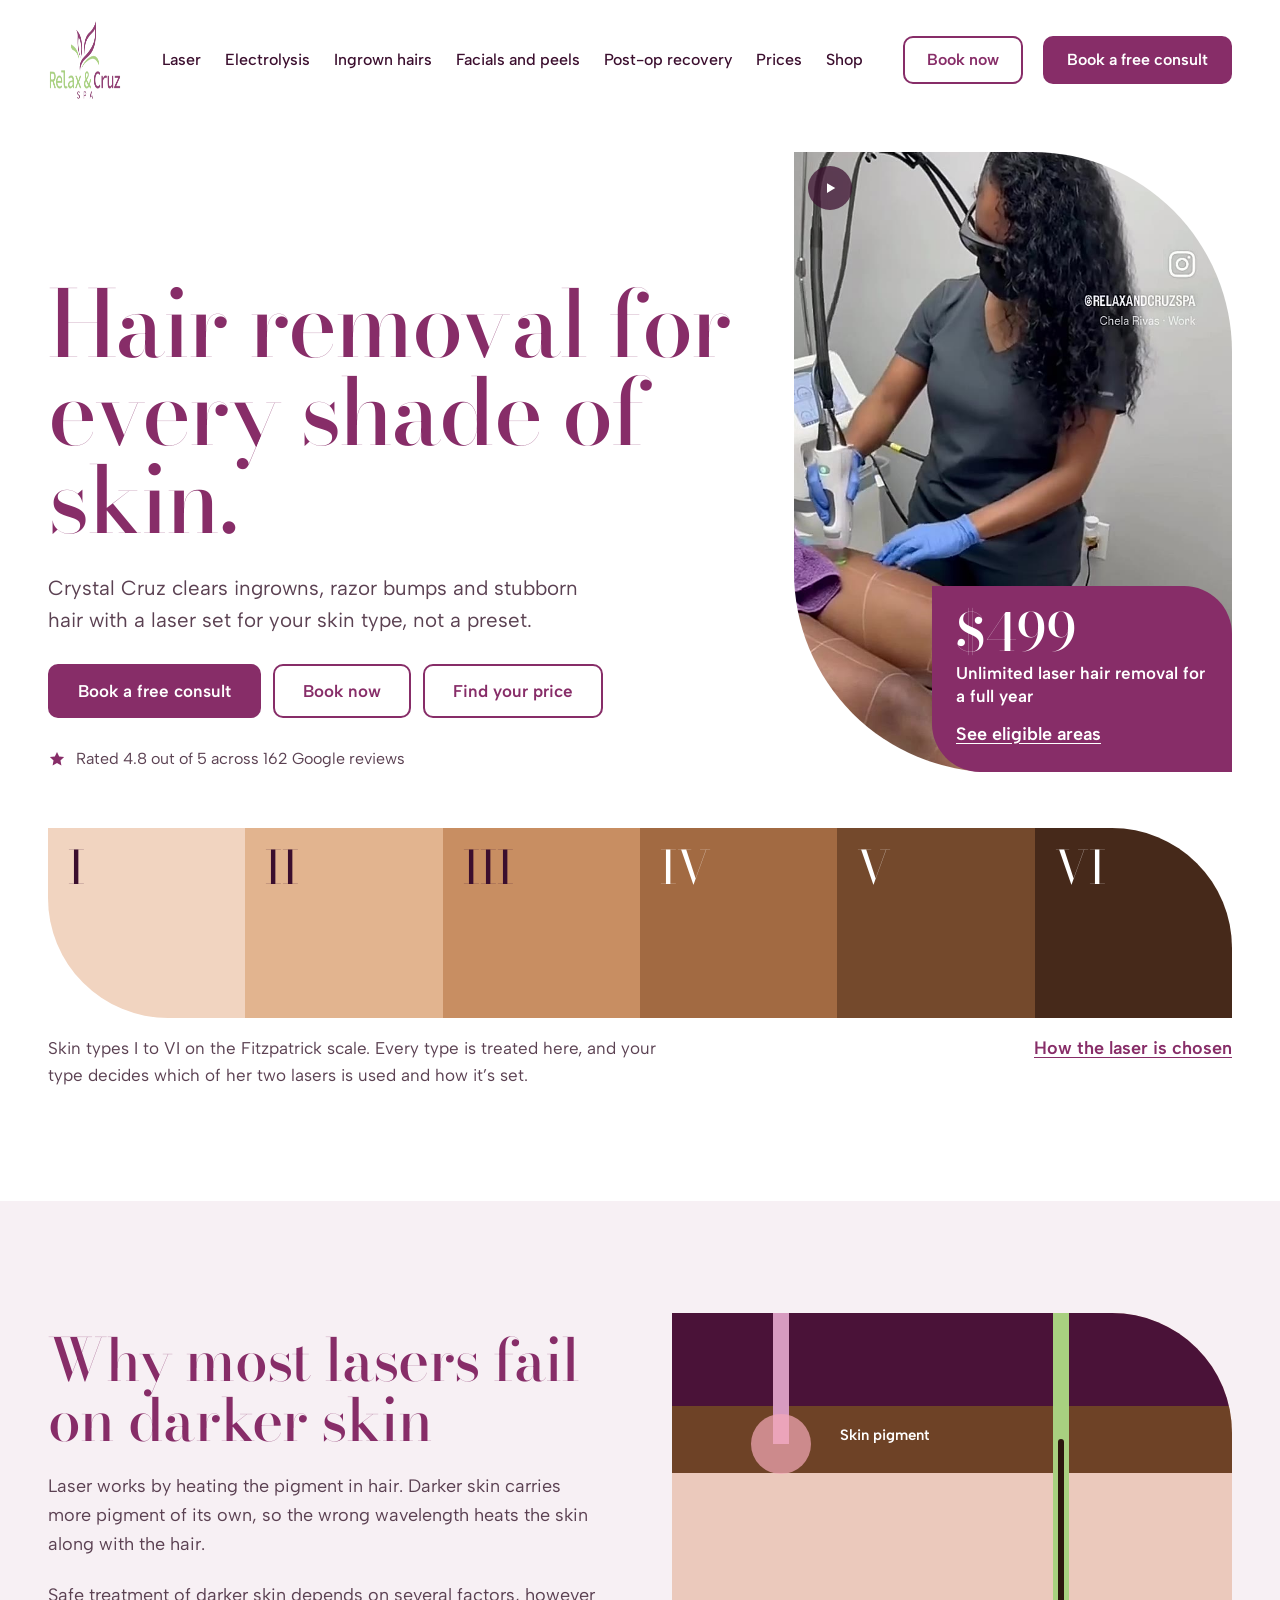
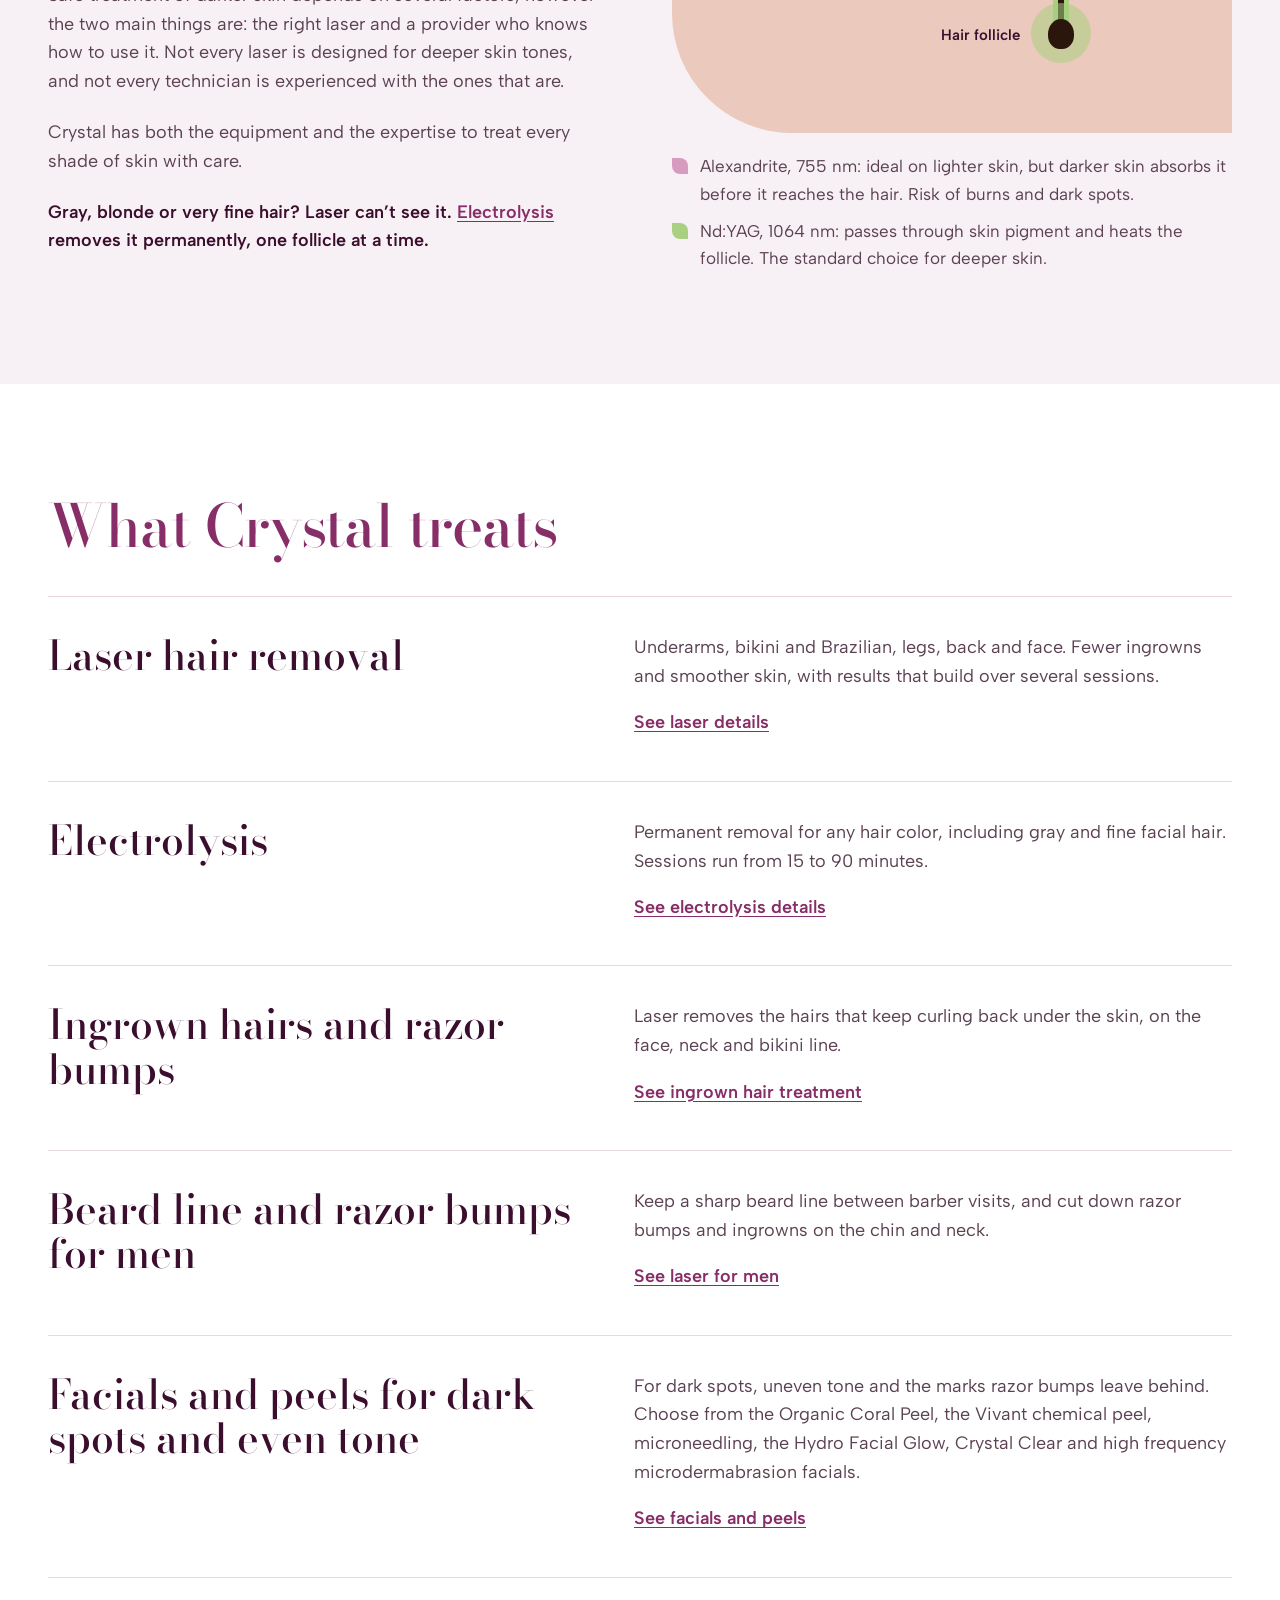
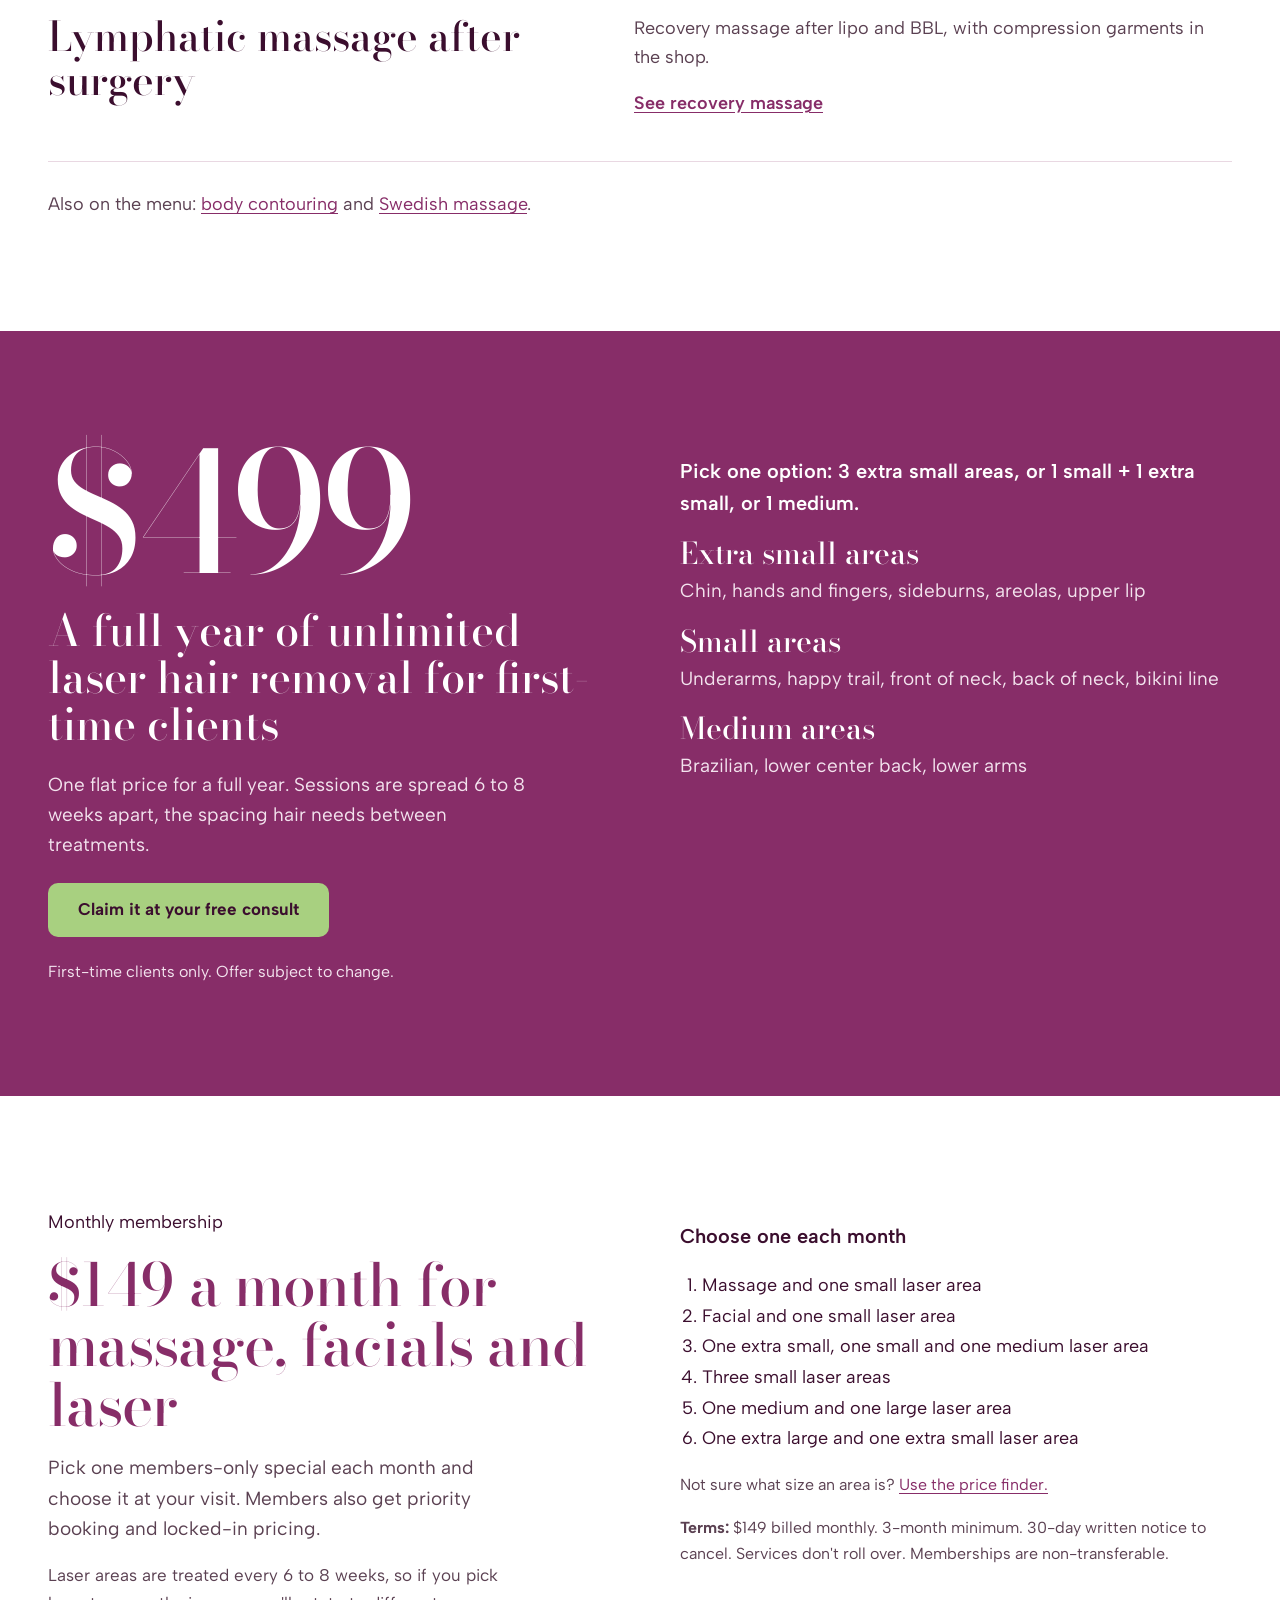
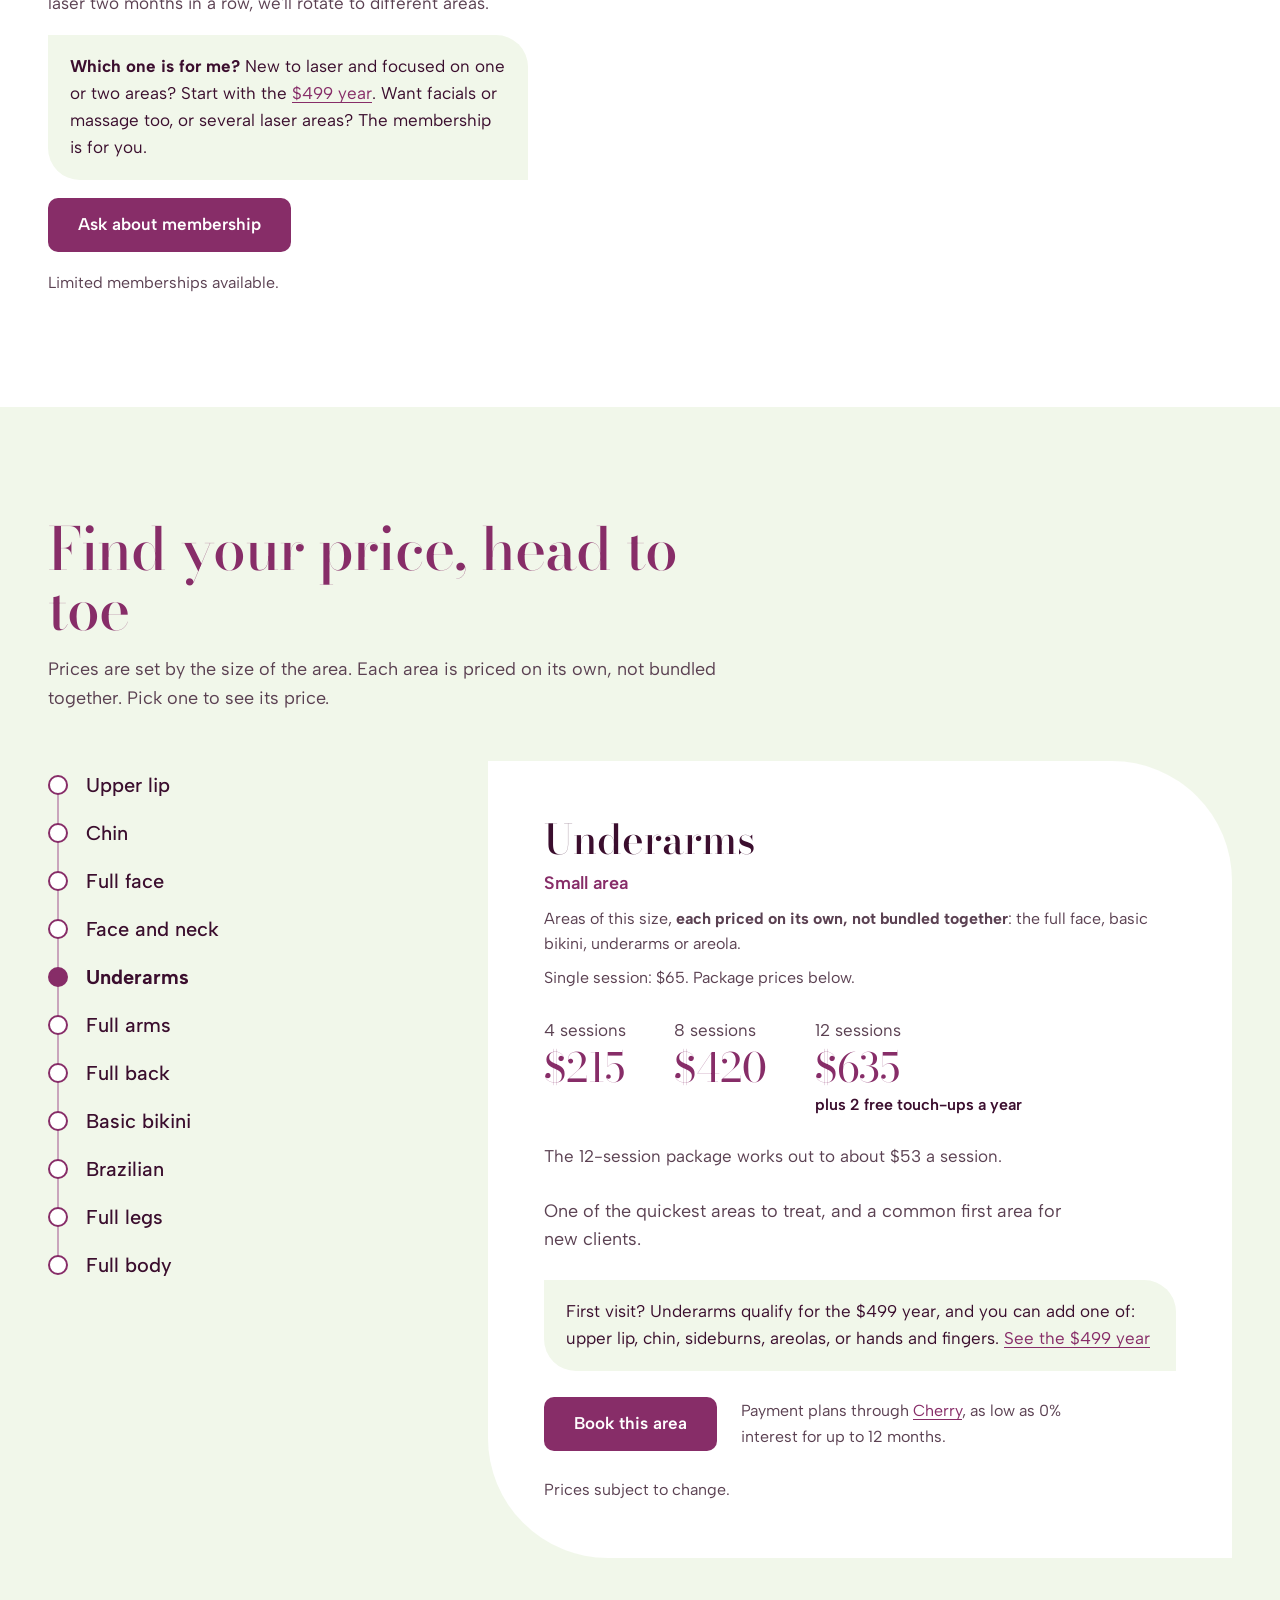
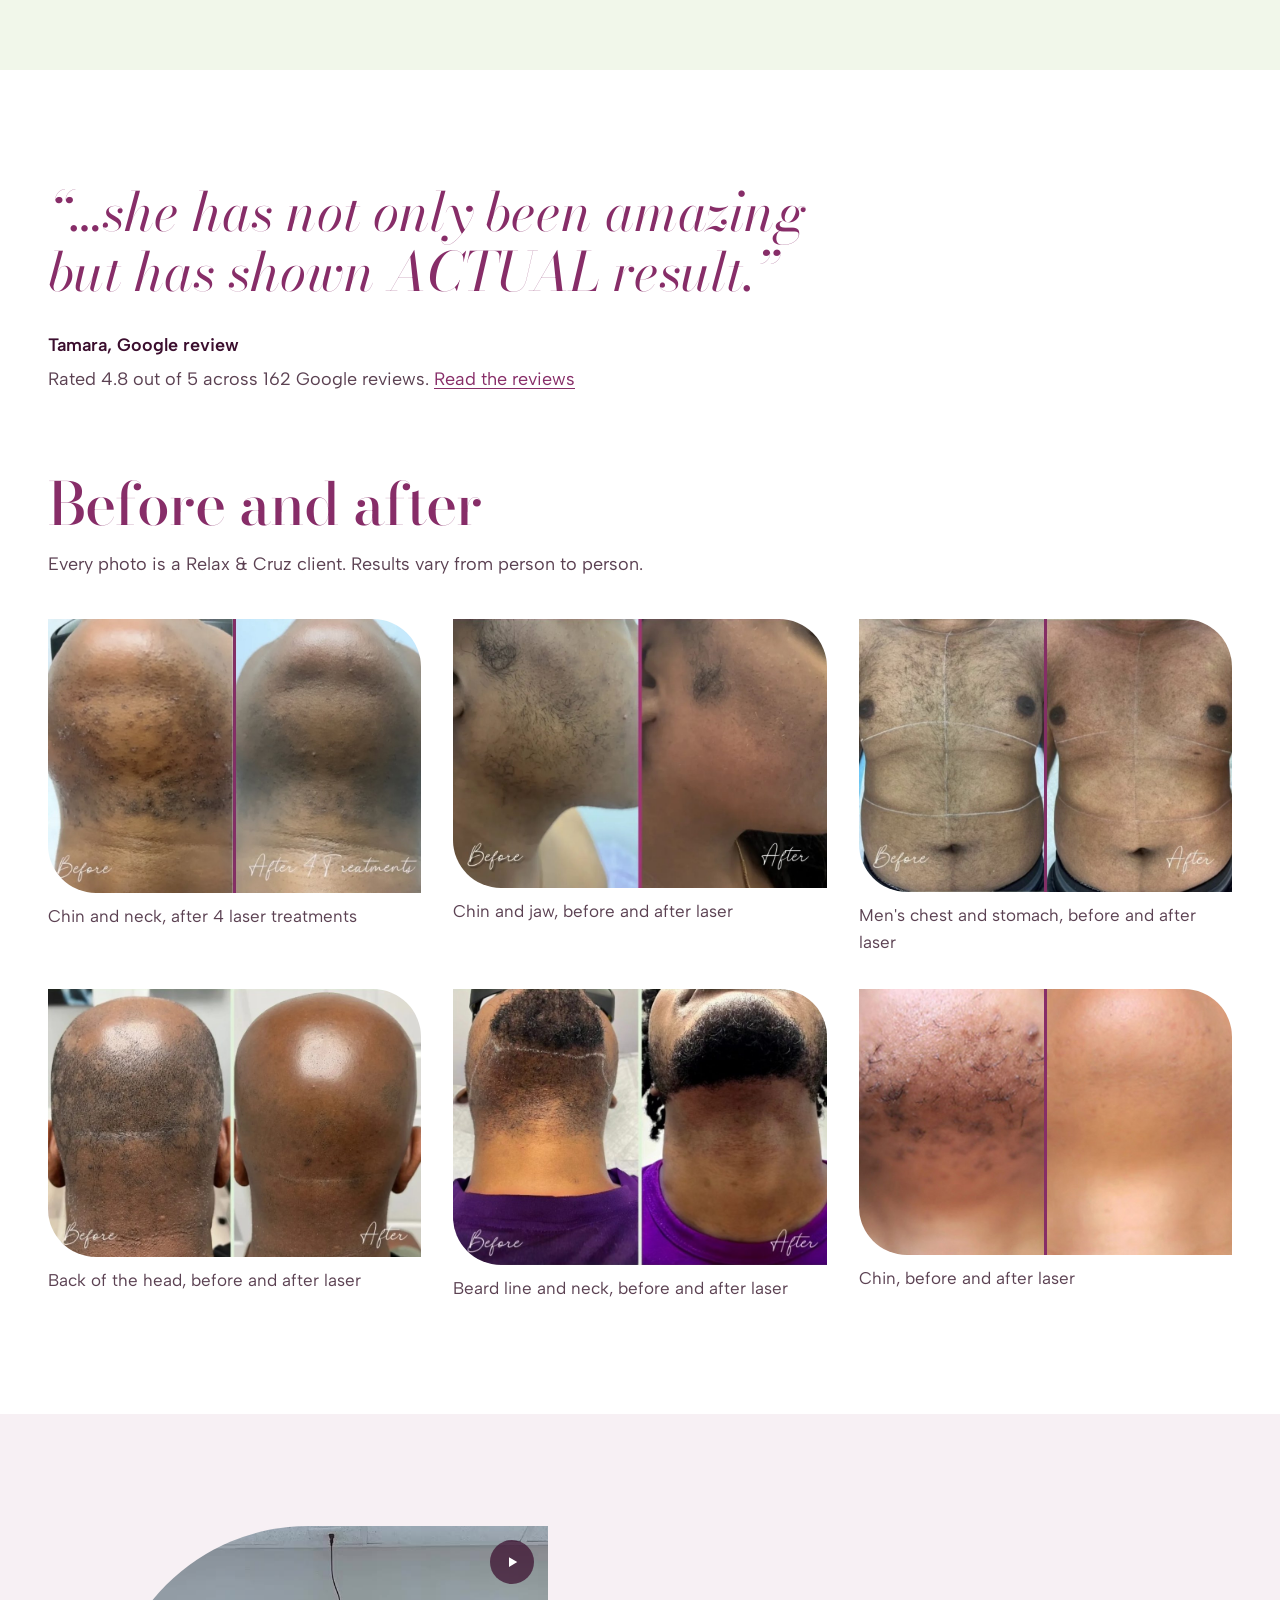
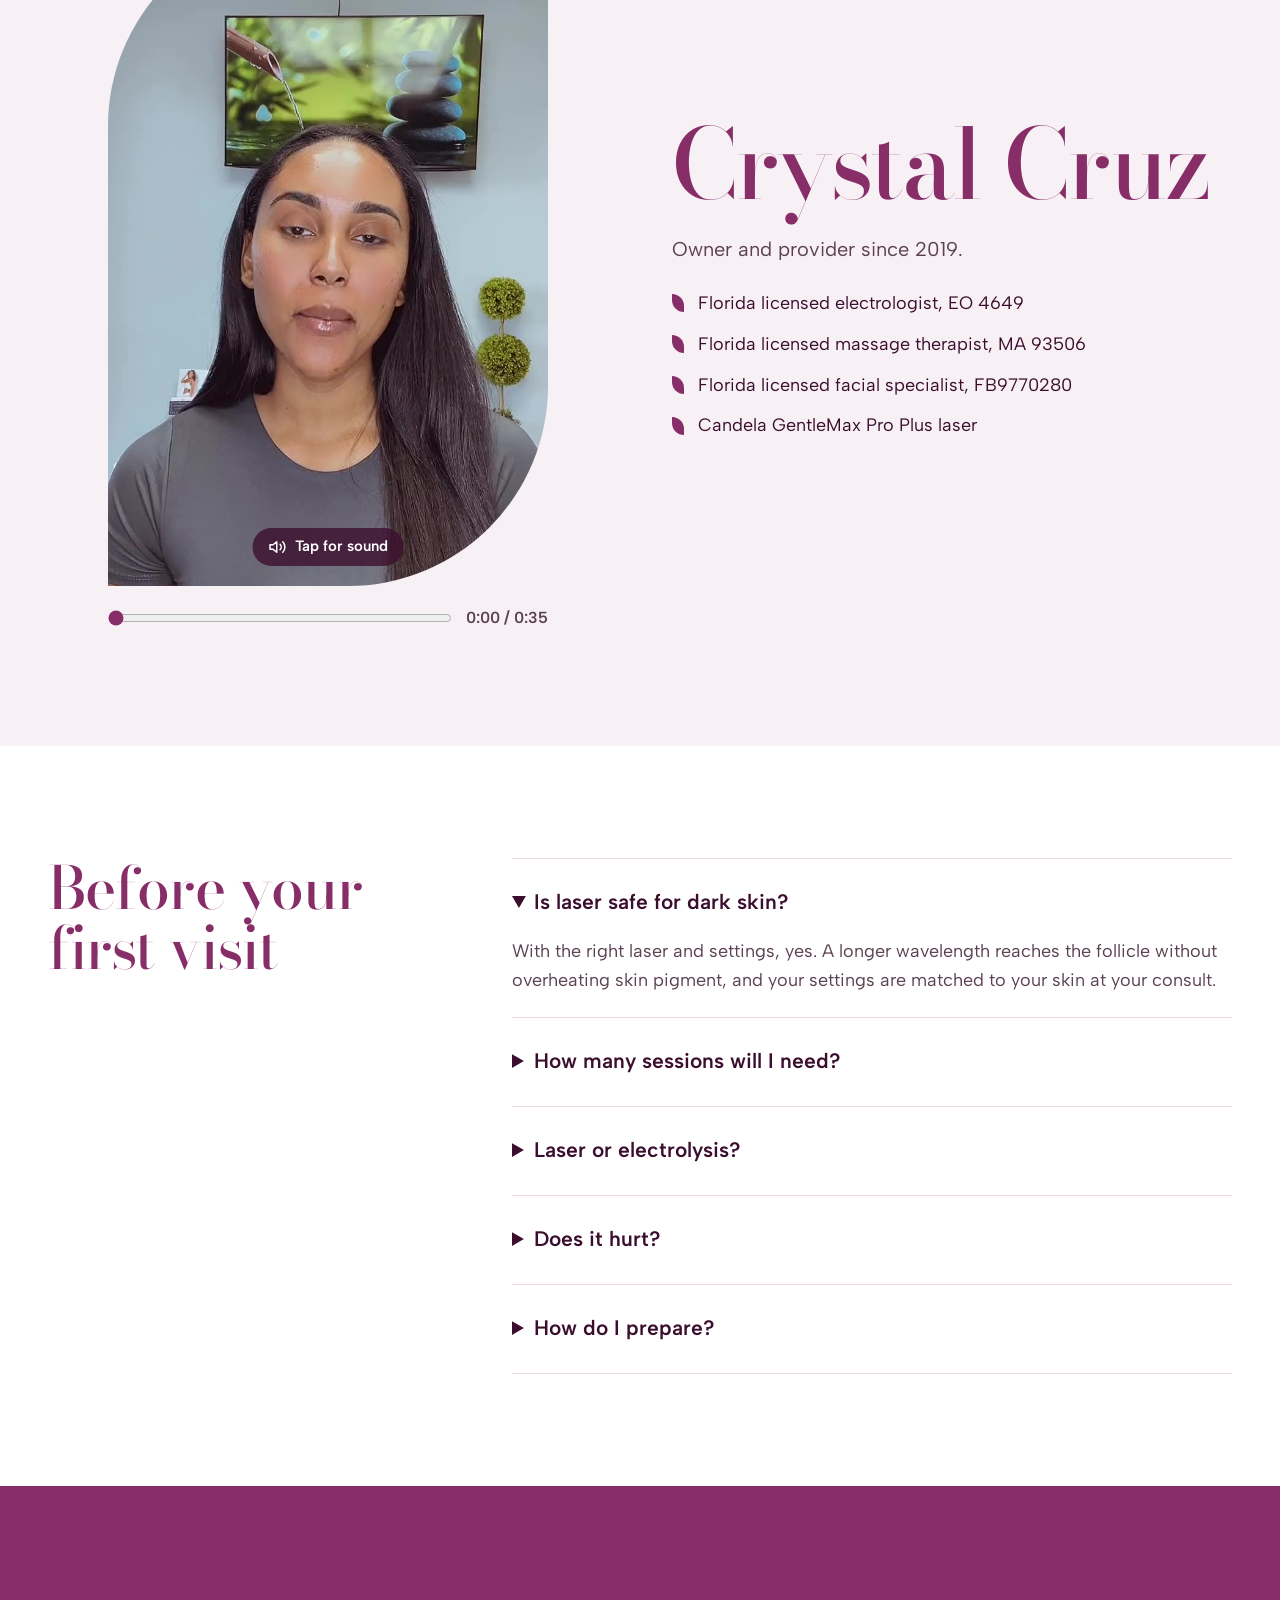
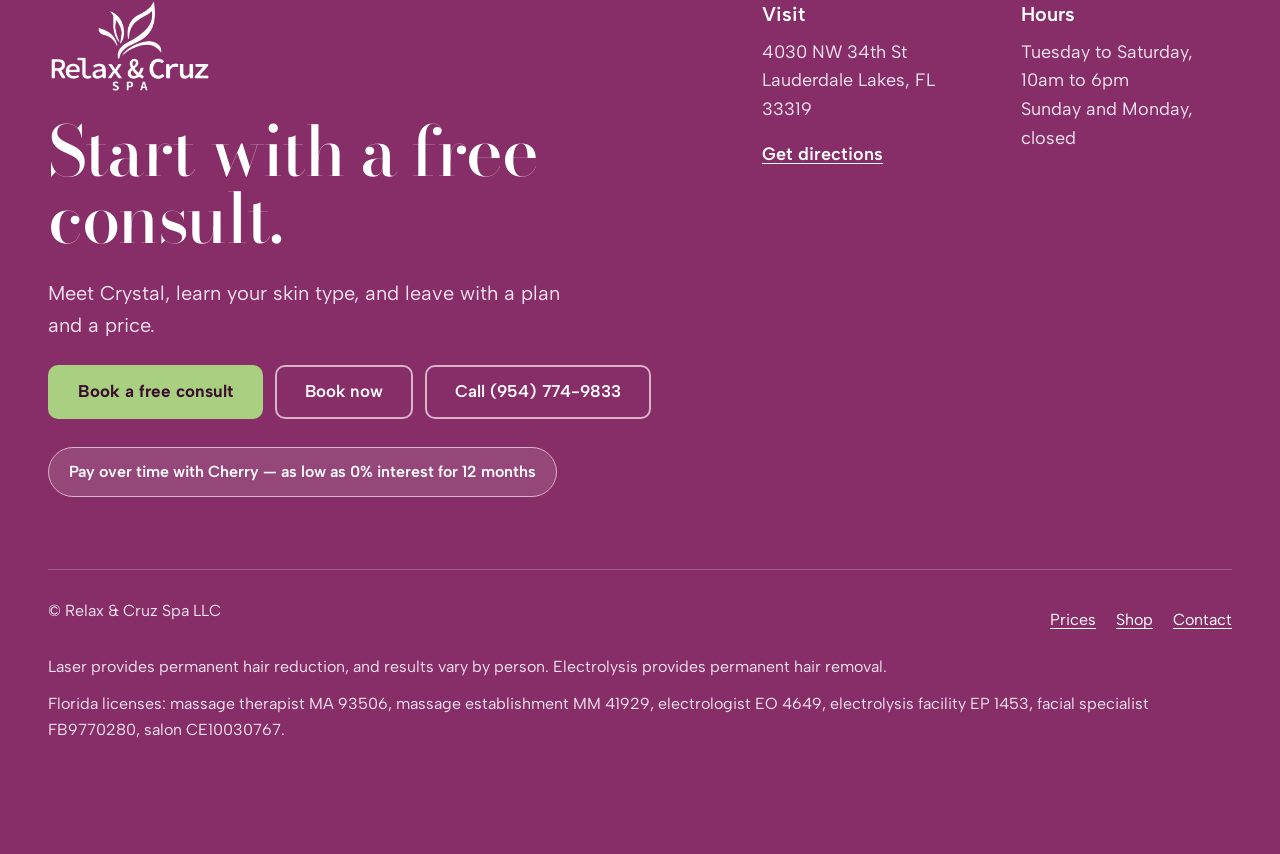
==== index.html @ 31c885d9 "Add a Book now button beside the free consult Returning clients who already know what they want can " ====
<!doctype html>
<html lang="en">
<head>
<meta charset="utf-8">
<meta name="viewport" content="width=device-width, initial-scale=1">
<title>Relax &amp; Cruz Spa | Laser &amp; Facials in Lauderdale Lakes, FL</title>
<meta name="description" content="Laser hair removal, electrolysis, facials and peels for every skin tone in Lauderdale Lakes, FL. $499 unlimited first year for new clients. Free consult.">
<link rel="canonical" href="https://www.relaxandcruzspa.com/">
<meta property="og:type" content="website">
<meta property="og:site_name" content="Relax &amp; Cruz Spa">
<meta property="og:title" content="Laser hair removal for every shade of skin">
<meta property="og:description" content="Laser hair removal, electrolysis, facials and peels in Lauderdale Lakes, FL. $499 unlimited first year for new clients.">
<meta property="og:url" content="https://www.relaxandcruzspa.com/">
    <meta property="og:image" content="https://www.relaxandcruzspa.com/og-image.jpg">
    <meta name="twitter:card" content="summary_large_image">
    <meta name="twitter:image" content="https://www.relaxandcruzspa.com/og-image.jpg">
<meta name="theme-color" content="#872D68">
<link rel="icon" type="image/png" href="favicon.png">
<link rel="apple-touch-icon" href="apple-touch-icon.png">
<link rel="preconnect" href="https://fonts.googleapis.com">
<link rel="preconnect" href="https://fonts.gstatic.com" crossorigin>
<link rel="stylesheet" href="https://fonts.googleapis.com/css2?family=Albert+Sans:wght@400;500;600;700&family=Bodoni+Moda:ital,opsz,wght@0,6..96,400..700;1,6..96,400..700&display=swap">
<link rel="stylesheet" href="styles.css">
<script type="application/ld+json">
{
  "@context": "https://schema.org",
  "@type": "BeautySalon",
  "name": "Relax & Cruz Spa",
  "url": "https://www.relaxandcruzspa.com/",
  "logo": "https://www.relaxandcruzspa.com/logo.png",
  "telephone": "+1-954-774-9833",
  "priceRange": "$$",
  "address": {
    "@type": "PostalAddress",
    "streetAddress": "4030 NW 34th St",
    "addressLocality": "Lauderdale Lakes",
    "addressRegion": "FL",
    "postalCode": "33319",
    "addressCountry": "US"
  },
  "openingHoursSpecification": [{
    "@type": "OpeningHoursSpecification",
    "dayOfWeek": ["Tuesday", "Wednesday", "Thursday", "Friday", "Saturday"],
    "opens": "10:00",
    "closes": "18:00"
  }],
  "sameAs": [
    "https://www.facebook.com/341433079826281/",
    "https://www.yelp.com/biz/relax-and-cruz-spa-lauderdale"
  ]
}
</script>
</head>
<body>
<a class="skip-link" href="#main">Skip to content</a>

<header class="site-header">
  <div class="wrap header-bar">
    <a class="brand" href="./"><img src="logo.png" alt="Relax &amp; Cruz Spa" width="276" height="162"></a>
    <nav class="nav" id="site-nav" aria-label="Main">
      <a href="laser-hair-removal">Laser</a>
      <a href="electrolysis">Electrolysis</a>
      <a href="ingrown-hair">Ingrown hairs</a>
      <a href="facials-and-peels">Facials and peels</a>
      <a href="lymphatic-massage">Post-op recovery</a>
      <a href="#prices">Prices</a>
      <a href="shop">Shop</a>
    </nav>
    <div class="header-actions">
      <a class="header-phone" href="tel:+19547749833">(954) 774-9833</a>
      <a class="btn btn-outline" href="https://book.squareup.com/appointments/5c3y8w34fg9goo/location/LR7VH9PK37BJG/services">Book now</a>
      <a class="btn btn-plum" href="https://book.squareup.com/appointments/5c3y8w34fg9goo/location/LR7VH9PK37BJG/services">Book a free consult</a>
      <button class="menu-toggle" type="button" aria-expanded="false" aria-controls="site-nav" aria-label="Open menu">
        <svg width="22" height="22" viewBox="0 0 24 24" fill="none" stroke="currentColor" stroke-width="2" stroke-linecap="round" aria-hidden="true"><path d="M4 7h16M4 12h16M4 17h16"/></svg>
      </button>
    </div>
  </div>
</header>

<main id="main">

<section class="wrap hero">
  <div class="hero-grid">
    <div class="hero-copy">
      <h1 class="h1">Hair removal for every shade of skin.</h1>
      <p class="lede">Crystal Cruz clears ingrowns, razor bumps and stubborn hair with a laser set for your skin type, not a preset.</p>
      <div class="btn-row">
        <a class="btn btn-plum" href="https://book.squareup.com/appointments/5c3y8w34fg9goo/location/LR7VH9PK37BJG/services">Book a free consult</a>
        <a class="btn btn-outline" href="https://book.squareup.com/appointments/5c3y8w34fg9goo/location/LR7VH9PK37BJG/services">Book now</a>
        <a class="btn btn-outline" href="#prices">Find your price</a>
      </div>
      <p class="rating"><svg width="18" height="18" viewBox="0 0 24 24" fill="#872D68" aria-hidden="true"><path d="M12 2.5l2.9 6.1 6.6.8-4.9 4.6 1.3 6.6L12 17.3l-5.9 3.3 1.3-6.6-4.9-4.6 6.6-.8z"/></svg>Rated 4.8 out of 5 across 162 Google reviews</p>
    </div>
    <div class="hero-media">
      <div class="hero-frame hero-frame--video">
        <video class="photo leaf-lg" style="object-position: 50% 50%" src="offer-hero.mp4" poster="offer-hero.jpg" autoplay muted loop playsinline preload="metadata" aria-label="Laser hair removal on a client's legs"></video>
        <div class="offer-card offer-card--compact" style="border-radius: 0 48px 0 48px">
          <p class="price">$499</p>
          <p class="what">Unlimited laser hair removal for a full year</p>
          <p class="terms">First-time clients only. Choose from eligible areas like underarms, bikini line or Brazilian.</p>
          <a class="text-link" href="#offer">See eligible areas</a>
        </div>
      </div>
    </div>
  </div>

  <div class="shades-block">
    <div class="shades leaf-md" role="img" aria-label="Six skin tones, Fitzpatrick types I to VI, all treated here">
      <div class="shade" style="background:#F1D4C0">I</div>
      <div class="shade" style="background:#E2B48F">II</div>
      <div class="shade" style="background:#C88E62">III</div>
      <div class="shade on-dark" style="background:#A26A42">IV</div>
      <div class="shade on-dark" style="background:#74492C">V</div>
      <div class="shade on-dark" style="background:#46291A">VI</div>
    </div>
    <div class="shades-caption">
      <p class="muted small" style="font-size:17px; max-width:640px">Skin types I to VI on the Fitzpatrick scale. Every type is treated here, and your type decides which of her two lasers is used and how it’s set.</p>
      <a href="#laser" style="font-weight:600">How the laser is chosen</a>
    </div>
  </div>
</section>

<section id="laser" class="section bg-tint">
  <div class="wrap split">
    <div class="stack">
      <h2 class="h2">Why most lasers fail on darker skin</h2>
      <p class="muted">Laser works by heating the pigment in hair. Darker skin carries more pigment of its own, so the wrong wavelength heats the skin along with the hair.</p>
      <p class="muted">Safe treatment of darker skin depends on several factors, however the two main things are: the right laser and a provider who knows how to use it. Not every laser is designed for deeper skin tones, and not every technician is experienced with the ones that are.</p>
      <p class="muted">Crystal has both the equipment and the expertise to treat every shade of skin with care.</p>
      <p style="font-weight:600">Gray, blonde or very fine hair? Laser can’t see it. <a href="electrolysis">Electrolysis</a> removes it permanently, one follicle at a time.</p>
    </div>
    <figure style="margin:0">
      <div class="diagram leaf-md" role="img" aria-label="Diagram: a shorter wavelength stops in the pigmented skin surface, while a longer wavelength passes through to the hair follicle">
        <span class="d-air"></span>
        <span class="d-skin"></span>
        <span class="d-label d-skin-label">Skin pigment</span>
        <span class="d-label dark" style="left:calc(68% - 112px); top:calc(76% - 10px)">Hair follicle</span>
        <span class="d-beam-short"></span>
        <span class="d-heat" style="left:calc(18% - 22px); top:calc(31% - 30px); background:#F4A9B8; opacity:.7"></span>
        <span class="d-beam-long"></span>
        <span class="d-hair"></span>
        <span class="d-heat" style="left:calc(68% - 22px); top:calc(76% - 30px); background:#A8D080; opacity:.55"></span>
        <span class="d-bulb"></span>
      </div>
      <figcaption class="legend">
        <span><i style="background:#D79BC0"></i>Alexandrite, 755 nm: ideal on lighter skin, but darker skin absorbs it before it reaches the hair. Risk of burns and dark spots.</span>
        <span><i style="background:#A8D080"></i>Nd:YAG, 1064 nm: passes through skin pigment and heats the follicle. The standard choice for deeper skin.</span>
      </figcaption>
    </figure>
  </div>
</section>

<section id="services" class="section">
  <div class="wrap">
    <h2 class="h2">What Crystal treats</h2>
    <div class="services">
      <div class="service-row">
        <h3 class="h3">Laser hair removal</h3>
        <div>
          <p class="muted">Underarms, bikini and Brazilian, legs, back and face. Fewer ingrowns and smoother skin, with results that build over several sessions.</p>
          <a class="text-link" href="laser-hair-removal">See laser details</a>
        </div>
      </div>
      <div class="service-row">
        <h3 class="h3">Electrolysis</h3>
        <div>
          <p class="muted">Permanent removal for any hair color, including gray and fine facial hair. Sessions run from 15 to 90 minutes.</p>
          <a class="text-link" href="electrolysis">See electrolysis details</a>
        </div>
      </div>
      <div class="service-row">
        <h3 class="h3">Ingrown hairs and razor bumps</h3>
        <div>
          <p class="muted">Laser removes the hairs that keep curling back under the skin, on the face, neck and bikini line.</p>
          <a class="text-link" href="ingrown-hair">See ingrown hair treatment</a>
        </div>
      </div>
      <div class="service-row">
        <h3 class="h3">Beard line and razor bumps for men</h3>
        <div>
          <p class="muted">Keep a sharp beard line between barber visits, and cut down razor bumps and ingrowns on the chin and neck.</p>
          <a class="text-link" href="laser-for-men">See laser for men</a>
        </div>
      </div>
      <div class="service-row">
        <h3 class="h3">Facials and peels for dark spots and even tone</h3>
        <div>
          <p class="muted">For dark spots, uneven tone and the marks razor bumps leave behind. Choose from the Organic Coral Peel, the Vivant chemical peel, microneedling, the Hydro Facial Glow, Crystal Clear and high frequency microdermabrasion facials.</p>
          <a class="text-link" href="facials-and-peels">See facials and peels</a>
        </div>
      </div>
      <div class="service-row">
        <h3 class="h3">Lymphatic massage after surgery</h3>
        <div>
          <p class="muted">Recovery massage after lipo and BBL, with compression garments in the shop.</p>
          <a class="text-link" href="lymphatic-massage">See recovery massage</a>
        </div>
      </div>
    </div>
    <p class="muted" style="margin-top:28px">Also on the menu: <a href="body-contouring">body contouring</a> and <a href="massage">Swedish massage</a>.</p>
  </div>
</section>

<section id="offer" class="section bg-plum">
  <div class="wrap offer-grid">
    <div class="stack">
      <p class="offer-price">$499</p>
      <h2 class="offer-title">A full year of unlimited laser hair removal for first-time clients</h2>
      <p class="on-plum" style="font-size:19px; max-width:480px">One flat price for a full year. Sessions are spread 6 to 8 weeks apart, the spacing hair needs between treatments.</p>
      <a class="btn btn-leaf" style="align-self:flex-start" href="https://book.squareup.com/appointments/5c3y8w34fg9goo/location/LR7VH9PK37BJG/services">Claim it at your free consult</a>
      <p class="on-plum small" style="font-size:16px">First-time clients only. Offer subject to change.</p>
    </div>
    <div class="stack" style="gap:18px; padding-top:12px">
      <p style="font-size:20px; font-weight:600">Pick one option: 3 extra small areas, or 1 small + 1 extra small, or 1 medium.</p>
      <div class="choice">
        <p class="lead">Extra small areas</p>
        <p class="areas">Chin, hands and fingers, sideburns, areolas, upper lip</p>
      </div>
      <div class="choice">
        <p class="lead">Small areas</p>
        <p class="areas">Underarms, happy trail, front of neck, back of neck, bikini line</p>
      </div>
      <div class="choice">
        <p class="lead">Medium areas</p>
        <p class="areas">Brazilian, lower center back, lower arms</p>
      </div>
    </div>
  </div>
</section>

<section id="membership" class="section">
  <div class="wrap offer-grid">
    <div class="stack" style="gap:18px">
      <p class="tier">Monthly membership</p>
      <h2 class="h2">$149 a month for massage, facials and laser</h2>
      <p class="muted" style="font-size:19px; max-width:480px">Pick one members-only special each month and choose it at your visit. Members also get priority booking and locked-in pricing.</p>
      <p class="muted" style="font-size:17px; max-width:480px">Laser areas are treated every 6 to 8 weeks, so if you pick laser two months in a row, we'll rotate to different areas.</p>
      <div class="offer-note leaf-sm" style="max-width:480px"><strong>Which one is for me?</strong> New to laser and focused on one or two areas? Start with the <a href="#offer">$499 year</a>. Want facials or massage too, or several laser areas? The membership is for you.</div>
      <a class="btn btn-plum" style="align-self:flex-start" href="https://book.squareup.com/appointments/5c3y8w34fg9goo/location/LR7VH9PK37BJG/services">Ask about membership</a>
      <p class="muted" style="font-size:16px">Limited memberships available.</p>
    </div>
    <div class="stack" style="gap:18px; padding-top:12px" id="membership-details" data-fold="See the monthly choices and terms">
      <p style="font-size:20px; font-weight:600">Choose one each month</p>
      <ol style="margin:0; padding-left:22px; font-size:18px; line-height:1.7">
        <li>Massage and one small laser area</li>
        <li>Facial and one small laser area</li>
        <li>One extra small, one small and one medium laser area</li>
        <li>Three small laser areas</li>
        <li>One medium and one large laser area</li>
        <li>One extra large and one extra small laser area</li>
      </ol>
      <p class="muted" style="font-size:16px">Not sure what size an area is? <a href="#prices">Use the price finder.</a></p>
      <p class="muted" style="font-size:16px; line-height:1.6"><strong>Terms:</strong> $149 billed monthly. 3-month minimum. 30-day written notice to cancel. Services don't roll over. Memberships are non-transferable.</p>
    </div>
  </div>
</section>

<section id="prices" class="section bg-green">
  <div class="wrap">
    <div class="stack" style="gap:16px; max-width:720px">
      <h2 class="h2">Find your price, head to toe</h2>
      <p class="muted">Prices are set by the size of the area. Each area is priced on its own, not bundled together. Pick one to see its price.</p>
    </div>
    <div class="finder">
      <ul class="finder-list" id="area-list" aria-label="Body areas">
        <!-- Filled by js/main.js. Buttons below are the no-script fallback. -->
        <li><button class="area-btn" type="button" data-area="4" aria-pressed="true">Underarms</button></li>
      </ul>
      <div class="finder-panel leaf-md" id="finder-panel" aria-live="polite">
        <div class="stack-sm" style="gap:8px">
          <h3 class="h3" data-f="name">Underarms</h3>
          <p class="tier" data-f="tier">Small area</p>
          <p class="muted" style="font-size:16px">Areas of this size, <strong>each priced on its own, not bundled together</strong>: <span data-f="covers">the full face, basic bikini, underarms or areola</span>.</p>
          <p class="muted" style="font-size:16px">Single session: <span data-f="single">$65</span>. Package prices below.</p>
        </div>
        <div class="prices">
          <div class="price-box"><span class="label">4 sessions</span><span class="amount" data-f="p4">$215</span></div>
          <div class="price-box"><span class="label">8 sessions</span><span class="amount" data-f="p8">$420</span></div>
          <div class="price-box"><span class="label">12 sessions</span><span class="amount" data-f="p12">$635</span><span class="extra">plus 2 free touch-ups a year</span></div>
        </div>
        <p class="muted" style="font-size:17px">The 12-session package works out to about <span data-f="per">$53</span> a session.</p>
        <p class="muted" data-f="note" style="max-width:540px">One of the quickest areas to treat, and a common first area for new clients.</p>
        <p class="offer-note leaf-sm"><span data-f="offer">First visit? Underarms qualify for the $499 year, and you can add one of: upper lip, chin, sideburns, areolas, or hands and fingers.</span> <a href="#offer">See the $499 year</a></p>
        <div class="finder-cta">
          <a class="btn btn-plum" href="https://book.squareup.com/appointments/5c3y8w34fg9goo/location/LR7VH9PK37BJG/services">Book this area</a>
          <span class="small muted">Payment plans through <a href="https://pay.withcherry.com/relaxandcruzspa-llc">Cherry</a>, as low as 0% interest for up to 12 months.</span>
        </div>
        <p class="muted" style="font-size:16px">Prices subject to change.</p>
      </div>
    </div>
  </div>
</section>

<section id="results" class="section">
  <div class="wrap">
    <figure class="stack" style="margin:0; gap:28px; max-width:820px">
      <blockquote class="quote">“…she has not only been amazing but has shown ACTUAL result.”</blockquote>
      <figcaption class="stack-sm" style="gap:6px">
        <span style="font-weight:600">Tamara, Google review</span>
        <span class="muted">Rated 4.8 out of 5 across 162 Google reviews. <a href="https://www.google.com/maps/search/?api=1&amp;query=Relax%20%26%20Cruz%20Spa&amp;query_place_id=ChIJVxkaC0UH2YgR4lUdHG4DhzY" target="_blank" rel="noopener">Read the reviews</a></span>
      </figcaption>
    </figure>
    <div class="stack" style="gap:16px; max-width:720px; margin-top:80px">
      <h2 class="h2">Before and after</h2>
      <p class="muted">Every photo is a Relax &amp; Cruz client. Results vary from person to person.</p>
    </div>
    <div class="results" id="home-results" data-fold-after="3" data-fold-label="Show more before and after photos">
      <figure class="result">
        <img src="ba-chin-4-treatments.jpg" alt="A woman's chin and neck covered in hair bumps before, and smoother skin after 4 laser treatments" width="980" height="720" loading="lazy">
        <figcaption>Chin and neck, after 4 laser treatments</figcaption>
      </figure>
      <figure class="result">
        <img src="ba-chin-women.jpg" alt="Before and after laser hair removal on a woman's chin and jaw" width="1000" height="721" loading="lazy">
        <figcaption>Chin and jaw, before and after laser</figcaption>
      </figure>
      <figure class="result">
        <img src="ba-chest-men.jpg" alt="A man's chest and stomach before and after laser hair removal" width="984" height="720" loading="lazy">
        <figcaption>Men's chest and stomach, before and after laser</figcaption>
      </figure>
      <figure class="result">
        <img src="ba-head.jpg" alt="Back of a man's head before and after laser hair removal" width="923" height="663" loading="lazy">
        <figcaption>Back of the head, before and after laser</figcaption>
      </figure>
      <figure class="result">
        <img src="ba-beard-neck.jpg" alt="Neck below the beard line before and after laser hair removal" width="923" height="683" loading="lazy">
        <figcaption>Beard line and neck, before and after laser</figcaption>
      </figure>
      <figure class="result">
        <img src="ba-chin-dark-skin.jpg" alt="A chin with coarse dark hairs before laser, and smooth skin after" width="1008" height="720" loading="lazy">
        <figcaption>Chin, before and after laser</figcaption>
      </figure>
    </div>
  </div>
</section>

<section class="section bg-tint">
  <div class="wrap split">
    <div>
      <div class="about-frame about-video">
        <video class="photo leaf-rev" id="intro-video" src="intro.mp4" poster="intro.jpg" autoplay muted loop playsinline preload="metadata" aria-label="Crystal Cruz introduces herself and the spa"></video>
        <button class="sound-btn" type="button" id="intro-sound" aria-pressed="false">
          <svg width="18" height="18" viewBox="0 0 24 24" fill="none" stroke="currentColor" stroke-width="2" stroke-linecap="round" stroke-linejoin="round" aria-hidden="true"><path d="M11 5L6 9H2v6h4l5 4V5z"/><path d="M15.5 8.5a5 5 0 0 1 0 7M19 5a10 10 0 0 1 0 14"/></svg>
          <span>Tap for sound</span>
        </button>
      </div>
      <div class="intro-seek">
        <input type="range" id="intro-seek" min="0" max="1000" step="1" value="0" aria-label="Video position">
        <span class="intro-time" id="intro-time" aria-hidden="true">0:00 / 0:35</span>
      </div>
    </div>
    <div class="stack" style="gap:24px">
      <h2 class="about-name">Crystal Cruz</h2>
      <p class="muted" style="font-size:20px">Owner and provider since 2019.</p>
      <ul class="creds">
        <li>Florida licensed electrologist, EO 4649</li>
        <li>Florida licensed massage therapist, MA 93506</li>
        <li>Florida licensed facial specialist, FB9770280</li>
        <li>Candela GentleMax Pro Plus laser</li>
      </ul>
    </div>
  </div>
</section>

<section class="section">
  <div class="wrap faq">
    <h2 class="h2">Before your first visit</h2>
    <div class="faq-list">
      <details open>
        <summary>Is laser safe for dark skin?</summary>
        <p>With the right laser and settings, yes. A longer wavelength reaches the follicle without overheating skin pigment, and your settings are matched to your skin at your consult.</p>
      </details>
      <details>
        <summary>How many sessions will I need?</summary>
        <p>Most clients need 8 to 12 sessions, spaced 6 to 8 weeks apart, because hair grows in cycles. You leave your free consult with a plan for your areas.</p>
      </details>
      <details>
        <summary>Laser or electrolysis?</summary>
        <p>Laser treats larger areas fast and reduces hair long term. Electrolysis removes hair permanently, one follicle at a time, and works on any hair color.</p>
      </details>
      <details>
        <summary>Does it hurt?</summary>
        <p>Most clients describe laser as a quick snap against the skin. Electrolysis feels like a brief warm pinch.</p>
      </details>
      <details>
        <summary>How do I prepare?</summary>
        <p>Shave the area the day before. Skip waxing, plucking and tanning between sessions, and tell us about any medication that makes your skin sun-sensitive.</p>
      </details>
    </div>
  </div>
</section>

<section id="book" class="section bg-plum">
  <div class="wrap">
    <div class="book-grid">
      <div class="stack" style="gap:24px">
        <img src="logo-white.png" alt="" width="276" height="162" style="height:96px; width:auto; align-self:flex-start">
        <h2 class="book-title">Start with a free consult.</h2>
        <p class="on-plum" style="font-size:20px; max-width:520px">Meet Crystal, learn your skin type, and leave with a plan and a price.</p>
        <div class="btn-row">
          <a class="btn btn-leaf" href="https://book.squareup.com/appointments/5c3y8w34fg9goo/location/LR7VH9PK37BJG/services">Book a free consult</a>
          <a class="btn btn-ghost" href="https://book.squareup.com/appointments/5c3y8w34fg9goo/location/LR7VH9PK37BJG/services">Book now</a>
          <a class="btn btn-ghost" href="tel:+19547749833">Call (954) 774-9833</a>
        </div>
          <a class="cherry-note" href="https://pay.withcherry.com/relaxandcruzspa-llc">Pay over time with Cherry — as low as 0% interest for 12 months</a>
      </div>
      <div>
        <div class="info">
          <p class="info-title">Visit</p>
          <p class="on-plum">4030 NW 34th St<br>Lauderdale Lakes, FL 33319</p>
          <a class="text-link" href="https://www.google.com/maps/dir/?api=1&amp;destination=4030+NW+34th+St+Lauderdale+Lakes+FL+33319">Get directions</a>
        </div>
        <div class="info">
          <p class="info-title">Hours</p>
          <p class="on-plum">Tuesday to Saturday, 10am to 6pm<br>Sunday and Monday, closed</p>
        </div>
      </div>
    </div>
    <footer class="site-footer">
      <p>© Relax &amp; Cruz Spa LLC</p>
      <nav aria-label="Footer">
        <a href="#prices">Prices</a>
        <a href="shop">Shop</a>
        <a href="contact">Contact</a>
      </nav>
      <p class="legal">Laser provides permanent hair reduction, and results vary by person. Electrolysis provides permanent hair removal.</p>
      <p class="legal">Florida licenses: massage therapist MA 93506, massage establishment MM 41929, electrologist EO 4649, electrolysis facility EP 1453, facial specialist FB9770280, salon CE10030767.</p>
    </footer>
  </div>
</section>

</main>

<div class="mobile-bar">
  <a class="btn btn-outline" href="tel:+19547749833">Call</a>
  <a class="btn btn-outline" href="https://book.squareup.com/appointments/5c3y8w34fg9goo/location/LR7VH9PK37BJG/services">Book now</a>
  <a class="btn btn-plum" href="https://book.squareup.com/appointments/5c3y8w34fg9goo/location/LR7VH9PK37BJG/services">Free consult</a>
</div>

<script src="main.js" defer></script>
</body>
</html>
---- styles.css ----
/* Relax & Cruz Spa. Shared styles for every page. */

:root {
  --plum: #872D68;
  --plum-ink: #3B0E2E;
  --plum-line: #A35C8A;
  --mauve-line: #C9A5BC;
  --leaf: #A8D080;
  --text: #5B4152;
  --on-plum: #F3E3EE;
  --tint: #F7F0F4;
  --tint-green: #F1F7EA;
  --rule: #E9D8E2;
  --white: #FFFFFF;

  --display: 'Bodoni Moda', 'Didot', 'Bodoni 72', 'Times New Roman', serif;
  --body: 'Albert Sans', 'Segoe UI', 'Helvetica Neue', Arial, sans-serif;

  --wrap: 1240px;
  --gutter: clamp(20px, 4vw, 28px);
  --section: clamp(72px, 9vw, 112px);
}

*, *::before, *::after { box-sizing: border-box; }

html { -webkit-text-size-adjust: 100%; scroll-behavior: smooth; }
@media (prefers-reduced-motion: reduce) { html { scroll-behavior: auto; } }

body {
  margin: 0;
  font-family: var(--body);
  font-size: 18px;
  line-height: 1.6;
  color: var(--plum-ink);
  background: var(--white);
}

img { max-width: 100%; height: auto; display: block; }

a { color: var(--plum); text-underline-offset: 3px; }
a:hover { color: var(--plum-ink); }

:focus-visible { outline: 3px solid var(--leaf); outline-offset: 3px; }

.skip-link {
  position: absolute; left: 12px; top: -60px; z-index: 100;
  background: var(--plum); color: var(--white); padding: 12px 18px; border-radius: 10px;
}
.skip-link:focus { top: 12px; }

.wrap { max-width: var(--wrap); margin: 0 auto; padding-inline: var(--gutter); }
.section { padding-block: var(--section); }
.bg-tint { background: var(--tint); }
.bg-green { background: var(--tint-green); }
.bg-plum { background: var(--plum); color: var(--white); }

/* Type */
h1, h2, h3, .display { font-family: var(--display); font-weight: 500; margin: 0; }
.h1 { font-size: clamp(46px, 7.2vw, 108px); line-height: 0.96; letter-spacing: -0.02em; color: var(--plum); }
.h2 { font-size: clamp(36px, 4.6vw, 64px); line-height: 1.02; letter-spacing: -0.015em; color: var(--plum); }
.h3 { font-size: clamp(28px, 3.2vw, 44px); line-height: 1.08; color: var(--plum-ink); }
.bg-plum .h2 { color: var(--white); }
p { margin: 0; }
.lede { font-size: clamp(18px, 1.6vw, 21px); line-height: 1.55; color: var(--text); max-width: 540px; }
.muted { color: var(--text); }
.small { font-size: 15px; }
.stack { display: flex; flex-direction: column; gap: 22px; }
.stack-sm { display: flex; flex-direction: column; gap: 10px; }

/* Leaf shape from her logo, used on frames and panels */
.leaf-lg { border-radius: 0 200px 0 200px; }
.leaf-md { border-radius: 0 120px 0 120px; }
.leaf-sm { border-radius: 0 32px 0 32px; }
.leaf-rev { border-radius: 200px 0 200px 0; }
@media (max-width: 720px) {
  .leaf-lg, .leaf-rev { border-radius: 0 96px 0 96px; }
  .leaf-md { border-radius: 0 64px 0 64px; }
}

/* Buttons */
.btn {
  display: inline-flex; align-items: center; justify-content: center;
  min-height: 54px; padding: 0 28px; border-radius: 10px;
  font-family: var(--body); font-weight: 600; font-size: 17px; text-decoration: none;
  border: 2px solid transparent; cursor: pointer;
}
.btn-plum { background: var(--plum); color: var(--white); }
.btn-plum:hover { background: var(--plum-ink); color: var(--white); }
.btn-outline { background: var(--white); color: var(--plum); border-color: var(--plum); }
.btn-outline:hover { background: var(--tint); color: var(--plum-ink); }
.btn-leaf { background: var(--leaf); color: var(--plum-ink); font-weight: 700; }
.btn-leaf:hover { background: #BADD99; color: var(--plum-ink); }
.btn-ghost { background: transparent; color: var(--white); border-color: #D9B2CB; }
.btn-ghost:hover { background: rgba(255,255,255,0.08); color: var(--white); }
.btn-row { display: flex; flex-wrap: wrap; gap: 12px; }
.text-link { font-weight: 600; min-height: 44px; display: inline-flex; align-items: center; align-self: flex-start; }

/* Photo placeholders. Replace each with an <img> before launch. */
.ph {
  display: flex; align-items: center; justify-content: center; text-align: center;
  padding: 40px; background: var(--tint); border: 2px dashed var(--mauve-line);
  color: var(--text); font-size: 16px;
}
.photo { width: 100%; height: 100%; object-fit: cover; }

/* Header */
.site-header { position: relative; z-index: 20; background: var(--white); }
.header-bar { display: flex; align-items: center; justify-content: space-between; gap: 16px 40px; padding-block: 18px; }
.brand img { height: 84px; width: auto; }
.nav { display: flex; align-items: center; gap: 8px 24px; }
.nav a { color: var(--plum-ink); text-decoration: none; font-size: 16px; font-weight: 500; white-space: nowrap; }
.nav a:hover { color: var(--plum); text-decoration: underline; }
.header-actions { display: flex; align-items: center; gap: 20px; }
.header-phone { color: var(--plum-ink); text-decoration: none; font-weight: 600; font-size: 16px; white-space: nowrap; }
.header-actions .btn { min-height: 48px; padding: 0 22px; font-size: 16px; white-space: nowrap; }
.menu-toggle {
  display: none; width: 48px; height: 48px; border-radius: 10px;
  border: 2px solid var(--rule); background: var(--white); color: var(--plum);
  align-items: center; justify-content: center; padding: 0; cursor: pointer;
}
/* The phone number lives in the mobile bar and the booking section; the header has room only for the two booking buttons. */
.header-phone { display: none; }
@media (max-width: 1180px) {
  .brand img { height: 60px; }
  .menu-toggle { display: inline-flex; }
  .nav {
    display: none; position: absolute; left: 0; right: 0; top: 100%;
    flex-direction: column; align-items: stretch; gap: 0;
    background: var(--white); border-top: 1px solid var(--rule); border-bottom: 1px solid var(--rule);
    padding: 8px var(--gutter) 16px;
  }
  .nav.is-open { display: flex; }
  .nav a { font-size: 19px; padding: 12px 0; border-bottom: 1px solid var(--rule); }
  .nav a:last-child { border-bottom: 0; }
}
@media (max-width: 520px) {
  .header-actions .btn { display: none; }
}

/* Hero */
.hero { padding-top: clamp(16px, 3vw, 32px); padding-bottom: var(--section); }
.hero-grid { display: flex; flex-wrap: wrap; gap: 48px; align-items: flex-end; }
.hero-copy { flex: 1 1 600px; min-width: 0; display: flex; flex-direction: column; gap: 28px; }
.hero-media { flex: 1 1 340px; min-width: 0; }
.rating { display: flex; gap: 10px; align-items: center; font-size: 16px; color: var(--text); }
.hero-frame { position: relative; height: 560px; }
.hero-frame .ph, .hero-frame img, .hero-frame video { position: absolute; inset: 0; }
.hero-frame .ph { align-items: flex-start; padding-top: 18%; }
.offer-card {
  position: absolute; left: 20px; right: 20px; bottom: 20px; max-width: 340px;
  background: var(--plum); color: var(--white); padding: 26px 28px 18px;
  display: flex; flex-direction: column; gap: 6px;
}
.offer-card .price { font-family: var(--display); font-weight: 500; font-size: 68px; line-height: 1; }
.offer-card .what { font-size: 19px; font-weight: 600; line-height: 1.35; }
.offer-card .terms { font-size: 15px; color: var(--on-plum); }
.offer-card a { color: var(--white); }
@media (max-width: 720px) {
  .hero-frame { height: 440px; }
  .offer-card .price { font-size: 56px; }
}

/* Skin tone shade card */
.shades-block { margin-top: 56px; display: flex; flex-direction: column; gap: 16px; }
.shades { display: flex; height: 190px; overflow: hidden; }
.shade { flex: 1 1 0; padding: 16px 20px; font-family: var(--display); font-size: clamp(24px, 3.6vw, 52px); line-height: 1; color: var(--plum-ink); }
.shade.on-dark { color: var(--white); }
.shades-caption { display: flex; flex-wrap: wrap; gap: 8px 32px; justify-content: space-between; align-items: baseline; }
@media (max-width: 720px) {
  .shades { height: 96px; }
  .shade { padding: 10px; }
}

/* Laser explainer */
.split { display: flex; flex-wrap: wrap; gap: 64px; align-items: center; }
.split > * { flex: 1 1 420px; min-width: 0; }
.diagram { position: relative; height: 420px; overflow: hidden; background: #EBC9BC; }
.diagram > span { position: absolute; display: block; }
.d-air { left: 0; right: 0; top: 0; height: 22%; background: #4A1238; }
.d-skin { left: 0; right: 0; top: 22%; height: 16%; background: #6E4226; }
.d-label { color: var(--white); font-size: 14px; font-weight: 600; }
.d-label.dark { color: var(--plum-ink); }
.d-skin-label { left: 30%; top: 26%; }
@media (max-width: 720px) { .d-skin-label { left: 30%; top: 27%; font-size: 13px; } }
.d-beam-short { left: 18%; top: 0; width: 16px; height: 31%; background: #D79BC0; }
.d-heat { width: 60px; height: 60px; border-radius: 999px; }
.d-beam-long { left: 68%; top: 0; width: 16px; height: 76%; background: var(--leaf); }
.d-hair { left: calc(68% + 5px); top: 30%; width: 6px; height: 46%; background: #2B160E; border-radius: 3px; }
.d-bulb { left: calc(68% - 5px); top: calc(76% - 14px); width: 26px; height: 30px; border-radius: 50% 50% 45% 45%; background: #2B160E; }
.legend { display: flex; flex-direction: column; gap: 10px; font-size: 16px; color: var(--text); margin-top: 20px; }
.legend span { display: flex; gap: 12px; align-items: flex-start; }
.legend i { flex: 0 0 auto; width: 16px; height: 16px; margin-top: 5px; border-radius: 0 8px 0 8px; }

/* Services list */
.services { display: flex; flex-direction: column; margin-top: 40px; }
.service-row { display: flex; flex-wrap: wrap; gap: 12px 48px; padding-block: 36px; border-top: 1px solid var(--rule); }
.service-row:last-child { border-bottom: 1px solid var(--rule); }
.service-row h3 { flex: 1 1 380px; }
.service-row > div { flex: 1 1 440px; display: flex; flex-direction: column; gap: 10px; }

/* $499 offer */
.offer-grid { display: flex; flex-wrap: wrap; gap: 56px 80px; align-items: flex-start; }
.offer-grid > div { flex: 1 1 420px; min-width: 0; }
.offer-price { font-family: var(--display); font-weight: 500; font-size: clamp(104px, 13vw, 184px); line-height: 0.85; letter-spacing: -0.03em; }
.offer-title { font-size: clamp(28px, 3.4vw, 44px); line-height: 1.08; color: var(--white); }
.on-plum { color: var(--on-plum); }
.choice { display: flex; flex-direction: column; gap: 6px; }
.choice .lead { font-family: var(--display); font-weight: 500; font-size: 30px; line-height: 1.1; }
.choice .areas { font-size: 19px; color: var(--on-plum); }
.or { font-family: var(--display); font-style: italic; font-size: 24px; color: var(--leaf); }

/* Price finder */
.finder { display: flex; flex-wrap: wrap; gap: 48px; align-items: flex-start; margin-top: 48px; }
.finder-list { flex: 1 1 280px; position: relative; margin: 0; padding: 0; list-style: none; }
.finder-list::before { content: ""; position: absolute; left: 9px; top: 22px; bottom: 22px; width: 2px; background: var(--mauve-line); }
.finder-list li { position: relative; }
.area-btn {
  width: 100%; min-height: 48px; padding: 6px 0; border: 0; background: transparent;
  display: flex; gap: 18px; align-items: center; text-align: left;
  font-family: var(--body); font-size: 20px; font-weight: 500; color: var(--plum-ink); cursor: pointer;
}
.area-btn::before {
  content: ""; flex: 0 0 auto; width: 20px; height: 20px; border-radius: 999px;
  border: 2px solid var(--plum); background: var(--white);
}
.area-btn[aria-pressed="true"] { font-weight: 700; }
.area-btn[aria-pressed="true"]::before { background: var(--plum); }
.area-btn:hover { color: var(--plum); }
.finder-panel { flex: 2 1 520px; min-width: 0; background: var(--white); padding: clamp(28px, 5vw, 56px); display: flex; flex-direction: column; gap: 26px; }
.finder-panel .tier { font-size: 18px; font-weight: 600; color: var(--plum); }
.prices { display: flex; flex-wrap: wrap; gap: 20px 48px; }
.price-box { display: flex; flex-direction: column; gap: 2px; }
.price-box .label { font-size: 16px; color: var(--text); }
.price-box .amount { font-family: var(--display); font-size: 40px; line-height: 1.1; color: var(--plum); }
.price-box .extra { font-size: 15px; font-weight: 600; color: var(--plum-ink); }
.offer-note { background: var(--tint-green); padding: 18px 22px; font-size: 17px; }
.finder-cta { display: flex; flex-wrap: wrap; gap: 14px 24px; align-items: center; }
.finder-cta .small { max-width: 320px; }

/* Reviews */
.quote { font-family: var(--display); font-style: italic; font-weight: 400; font-size: clamp(34px, 4.2vw, 58px); line-height: 1.12; color: var(--plum); margin: 0; }

/* Before and after photos */
.results { margin-top: 40px; display: grid; grid-template-columns: repeat(auto-fit, minmax(min(100%, 320px), 1fr)); gap: 32px; }
.result { margin: 0; display: flex; flex-direction: column; gap: 10px; }
.result img { display: block; width: 100%; height: auto; border-radius: 0 48px 0 48px; }
.result figcaption { font-size: 16px; color: var(--text); }

/* About Crystal */
.about-name { font-size: clamp(56px, 7.6vw, 116px); line-height: 0.92; letter-spacing: -0.02em; color: var(--plum); }
.about-frame { height: 540px; }
.creds { margin: 0; padding: 0; list-style: none; display: flex; flex-direction: column; gap: 12px; }
.creds li { display: flex; gap: 14px; align-items: center; }
.creds li::before { content: ""; flex: 0 0 auto; width: 12px; height: 18px; border-radius: 0 12px 0 12px; background: var(--plum); }
@media (max-width: 720px) { .about-frame { height: 420px; } }

/* FAQ */
.faq { display: flex; flex-wrap: wrap; gap: 32px 64px; }
.faq > h2 { flex: 1 1 320px; }
.faq-list { flex: 2 1 560px; min-width: 0; }
.faq-list details { border-top: 1px solid var(--rule); padding-block: 22px; }
.faq-list details:last-child { border-bottom: 1px solid var(--rule); }
.faq-list summary { font-family: var(--display); font-size: 26px; color: var(--plum-ink); cursor: pointer; min-height: 44px; }
.faq-list details p { margin-top: 12px; color: var(--text); }

/* Book and footer */
.book-grid { display: flex; flex-wrap: wrap; gap: 48px 64px; align-items: flex-start; }
.book-grid > div:first-child { flex: 1 1 520px; }
.book-grid > div:last-child { flex: 1 1 340px; display: flex; flex-wrap: wrap; gap: 32px 48px; }
.book-grid .info { flex: 1 1 200px; display: flex; flex-direction: column; gap: 8px; }
.info-title { font-family: var(--display); font-size: 24px; }
.book-title { font-size: clamp(42px, 5.4vw, 80px); line-height: 0.98; letter-spacing: -0.02em; color: var(--white); }
.bg-plum a { color: var(--white); }
.site-footer { display: flex; flex-wrap: wrap; gap: 12px 40px; justify-content: space-between; margin-top: 72px; padding-top: 28px; border-top: 1px solid var(--plum-line); font-size: 15px; color: var(--on-plum); }
.site-footer nav { display: flex; flex-wrap: wrap; gap: 8px 24px; }
.site-footer .legal { flex: 1 1 100%; }

/* Mobile call and book bar */
.mobile-bar { display: none; }
@media (max-width: 720px) {
  body { padding-bottom: 88px; }
  .mobile-bar {
    display: flex; gap: 10px; position: fixed; left: 0; right: 0; bottom: 0; z-index: 30;
    background: var(--white); border-top: 1px solid var(--rule);
    padding: 12px 16px calc(12px + env(safe-area-inset-bottom, 0px));
  }
  .mobile-bar .btn { min-height: 52px; font-size: 16px; padding: 0 18px; }
  .mobile-bar .btn-plum { flex: 1 1 auto; }
}

/* Service pages */
.page-hero { padding-top: clamp(16px, 3vw, 32px); padding-bottom: var(--section); }
.page-hero .hero-frame { height: 520px; }
@media (max-width: 720px) { .page-hero .hero-frame { height: 380px; } }
.crumbs { font-size: 15px; color: var(--text); }
.crumbs a { color: var(--text); }
.facts { display: flex; flex-wrap: wrap; gap: 20px 40px; margin: 0; padding: 24px 0 0; border-top: 1px solid var(--rule); }
.facts div { flex: 1 1 140px; display: flex; flex-direction: column; gap: 2px; }
.facts dt { font-size: 15px; color: var(--text); }
.facts dd { margin: 0; font-family: var(--display); font-size: 26px; line-height: 1.15; color: var(--plum); }

.tone-key { display: flex; gap: 10px; margin-top: 12px; }
.tone-key > div { padding: 18px 22px; display: flex; flex-direction: column; gap: 4px; font-size: 16px; color: var(--text); }
.tone-key > div:first-child { flex: 3 1 0; background: #F6E6EF; border-radius: 0 0 0 32px; }
.tone-key > div:last-child { flex: 3 1 0; background: var(--tint-green); border-radius: 0 32px 0 0; }
.tone-key strong { color: var(--plum-ink); font-size: 18px; }
@media (max-width: 720px) { .tone-key { flex-direction: column; } }

.steps { list-style: none; margin: 48px 0 0; padding: 0; display: grid; grid-template-columns: repeat(4, 1fr); gap: 40px 48px; counter-reset: step; }
@media (max-width: 1100px) { .steps { grid-template-columns: repeat(2, 1fr); } }
@media (max-width: 600px) { .steps { grid-template-columns: 1fr; } }
.steps li { display: flex; flex-direction: column; gap: 10px; counter-increment: step; }
.steps li::before {
  content: counter(step); display: flex; align-items: center; justify-content: center;
  width: 52px; height: 52px; border-radius: 0 26px 0 26px; background: var(--plum); color: var(--white);
  font-family: var(--display); font-size: 26px;
}
.steps h3 { font-size: 26px; line-height: 1.15; color: var(--plum-ink); }
.steps p { color: var(--text); font-size: 17px; }

.table-scroll { margin-top: 40px; overflow-x: auto; background: var(--white); }
.price-table { width: 100%; min-width: 640px; border-collapse: collapse; font-size: 17px; }
.price-table th, .price-table td { padding: 18px 20px; text-align: left; vertical-align: top; border-bottom: 1px solid var(--rule); }
.price-table thead th { font-size: 15px; font-weight: 600; color: var(--text); }
.price-table tbody th { font-family: var(--display); font-weight: 500; font-size: 24px; color: var(--plum-ink); white-space: nowrap; }
.price-table td.areas { color: var(--text); max-width: 360px; }
.price-table td.num { font-family: var(--display); font-size: 24px; color: var(--plum); white-space: nowrap; }
.price-table tbody tr:last-child th, .price-table tbody tr:last-child td { border-bottom: 0; }
.price-notes { display: flex; flex-wrap: wrap; gap: 20px 48px; margin-top: 28px; }
.price-notes > * { flex: 1 1 300px; }

.cross-links { display: flex; flex-wrap: wrap; gap: 20px; margin-top: 40px; }
.cross-links > * { flex: 1 1 260px; display: flex; flex-direction: column; gap: 8px; padding: 28px; background: var(--tint); text-decoration: none; color: var(--plum-ink); }
.cross-links a:hover { background: #F0E3EB; color: var(--plum-ink); }
.cross-links strong { font-family: var(--display); font-weight: 500; font-size: 28px; line-height: 1.1; color: var(--plum); }
.cross-links span { color: var(--text); font-size: 17px; }
.nav a[aria-current="page"] { color: var(--plum); text-decoration: underline; }
.sr-only { position: absolute; width: 1px; height: 1px; padding: 0; margin: -1px; overflow: hidden; clip: rect(0 0 0 0); white-space: nowrap; border: 0; }
@media (max-width: 720px) {
  .price-table { min-width: 0; }
  .price-table thead { display: none; }
  .price-table tbody tr { display: grid; grid-template-columns: repeat(3, 1fr); gap: 4px 12px; padding: 22px 20px; border-bottom: 1px solid var(--rule); }
  .price-table tbody tr:last-child { border-bottom: 0; }
  .price-table th, .price-table td { display: block; padding: 0; border: 0; }
  .price-table tbody th, .price-table td.areas { grid-column: 1 / -1; max-width: none; }
  .price-table td.areas { font-size: 16px; margin-bottom: 10px; }
  .price-table td.num { font-size: 22px; }
  .price-table td.num::before { content: attr(data-label); display: block; font-family: var(--body); font-size: 13px; color: var(--text); }
}

/* Side-by-side comparison cards */
.compare { display: flex; flex-wrap: wrap; gap: 10px; margin-top: 40px; }
.compare > div { flex: 1 1 340px; padding: clamp(24px, 4vw, 40px); display: flex; flex-direction: column; gap: 18px; }
.compare > div:first-child { background: var(--white); border-radius: 0 0 0 48px; }
.compare > div:last-child { background: var(--plum); color: var(--white); border-radius: 0 48px 0 0; }
.compare h3 { font-size: 34px; line-height: 1.1; color: inherit; }
.compare dl { margin: 0; display: flex; flex-direction: column; gap: 14px; }
.compare dt { font-size: 14px; font-weight: 600; opacity: .8; }
.compare dd { margin: 2px 0 0; font-size: 18px; }
.compare a { color: inherit; }
@media (min-width: 900px) { .cross-links { flex-wrap: nowrap; } }
@media (max-width: 899px) { .cross-links > * { flex-basis: 100%; } }

/* Service menu (facials, massage, shop) */
.menu { margin-top: 40px; display: flex; flex-direction: column; }
.menu-group + .menu-group { margin-top: 56px; }
.menu-group > h3 { font-size: clamp(26px, 2.6vw, 34px); color: var(--plum); margin-bottom: 8px; }
.menu-item { display: flex; flex-wrap: wrap; gap: 6px 40px; padding-block: 24px; border-top: 1px solid var(--rule); }
.menu-item:last-child { border-bottom: 1px solid var(--rule); }
.menu-item .name { flex: 1 1 260px; font-family: var(--display); font-size: 24px; line-height: 1.2; color: var(--plum-ink); }
.menu-item .desc { flex: 2 1 380px; color: var(--text); font-size: 17px; }
.menu-item .meta { flex: 0 0 auto; min-width: 140px; text-align: right; font-weight: 600; color: var(--plum); font-size: 17px; }
@media (max-width: 720px) { .menu-item .meta { text-align: left; } }
.map-frame { width: 100%; height: 420px; border: 0; display: block; }


/* ===== Laser hero video (scoped) ===== */
.hero-frame--video { height: 620px; }
.hero-frame--video video { object-position: 50% 32%; }
.offer-card--compact {
  left: auto; right: 0; bottom: 0; max-width: 300px;
  padding: 20px 24px 16px; gap: 4px;
}
.offer-card--compact .price { font-size: 52px; }
.offer-card--compact .what { font-size: 17px; }
.offer-card--compact .terms { display: none; }
@media (max-width: 720px) {
  .hero-frame--video { height: 460px; }
  .offer-card--compact .price { font-size: 44px; }
}

/* ===== Intro video in Crystal's portrait spot ===== */
.about-video { position: relative; display: block; }
@media (min-width: 721px) { .about-video { height: 660px; max-width: 440px; margin-inline: auto; } }
.about-video video { display: block; object-position: 50% 20%; }
.sound-btn {
  position: absolute; bottom: 20px; left: 50%; transform: translateX(-50%); z-index: 2;
  display: inline-flex; align-items: center; gap: 8px; white-space: nowrap;
  padding: 10px 16px; border: 0; border-radius: 999px; cursor: pointer;
  background: rgba(59, 14, 46, .78); color: var(--white);
  font: 600 15px/1 var(--body);
}
.sound-btn:hover { background: var(--plum); }
.sound-btn:focus-visible { outline: 3px solid var(--leaf); outline-offset: 2px; }
.intro-seek { display: flex; align-items: center; gap: 14px; margin-top: 16px; }
@media (min-width: 721px) { .intro-seek { max-width: 440px; margin-inline: auto; } }
.intro-seek input { flex: 1; min-width: 0; height: 32px; margin: 0; accent-color: var(--plum); cursor: pointer; }
.intro-time { font: 600 14px/1 var(--body); color: var(--text); font-variant-numeric: tabular-nums; white-space: nowrap; }

/* ===== Cherry financing button (on plum booking section) ===== */
.cherry-note {
  display: inline-flex; align-items: center; align-self: flex-start;
  margin-top: 4px; padding: 11px 20px; border-radius: 999px;
  background: rgba(255,255,255,0.12); border: 1px solid #D9B2CB;
  color: var(--white); font-weight: 600; font-size: 15px;
  text-decoration: none; min-height: 44px;
}
.cherry-note:hover { background: rgba(255,255,255,0.22); color: var(--white); }

/* ===== LED light therapy clip beside its menu group ===== */
.menu-group--media { display: grid; gap: 24px; }
.menu-video { display: block; height: auto; max-width: 420px; aspect-ratio: 1 / 1; }
@media (min-width: 1100px) {
  .menu-group--media { grid-template-columns: minmax(0, 1fr) 260px; gap: 48px; align-items: start; }
  .menu-video { aspect-ratio: 4 / 5; }
}

/* ===== Treatment videos in the results row ===== */
.result video { display: block; width: 100%; aspect-ratio: 4 / 5; object-fit: cover; border-radius: 0 48px 0 48px; }
@media (min-width: 900px) { .results--pairs { grid-template-columns: repeat(2, minmax(0, 1fr)); } }
/* ===== Four treatment videos in one row ===== */
@media (min-width: 600px) { .results--four { grid-template-columns: repeat(2, minmax(0, 1fr)); } }
@media (min-width: 1100px) { .results--four { grid-template-columns: repeat(4, minmax(0, 1fr)); gap: 24px; } }

/* Laser deal popup (built in main.js) */
.promo {
  position: fixed; inset: 0; z-index: 200;
  display: flex; align-items: center; justify-content: center;
  padding: 16px; background: rgba(59, 14, 46, 0.65);
  opacity: 0; transition: opacity 0.3s ease;
}
.promo[hidden] { display: none; }
.promo.is-open { opacity: 1; }
.promo-card {
  position: relative; width: 100%; max-width: 420px; max-height: calc(100vh - 32px); overflow-y: auto;
  background: linear-gradient(160deg, var(--plum) 0%, var(--plum-ink) 100%); color: var(--white);
  border-radius: 22px; text-align: center;
  box-shadow: 0 30px 70px rgba(20, 4, 16, 0.5);
  transform: translateY(24px) scale(0.94); transition: transform 0.45s cubic-bezier(0.2, 1.4, 0.4, 1);
}
.promo.is-open .promo-card { transform: none; }
.promo-photo { position: relative; height: clamp(150px, 26vh, 210px); }
.promo-photo img { width: 100%; height: 100%; object-fit: cover; object-position: 50% 62%; border-radius: 22px 22px 0 0; }
.promo-photo::after {
  content: ""; position: absolute; inset: 0; border-radius: 22px 22px 0 0;
  background: linear-gradient(180deg, rgba(59,14,46,0) 45%, rgba(135,45,104,0.95) 100%);
}
.promo-ribbon {
  position: absolute; top: 14px; left: 14px; z-index: 1; margin: 0;
  padding: 6px 12px; border-radius: 999px; background: var(--white); color: var(--plum);
  font-size: 13px; font-weight: 700; letter-spacing: 0.06em; text-transform: uppercase;
}
.promo-badge {
  position: absolute; right: 18px; bottom: -34px; z-index: 2; margin: 0;
  width: 104px; height: 104px; border-radius: 50%;
  display: flex; flex-direction: column; align-items: center; justify-content: center;
  background: var(--leaf); color: var(--plum-ink); border: 4px solid var(--white);
  font-weight: 800; font-size: 15px; letter-spacing: 0.14em; text-transform: uppercase; line-height: 1;
  transform: rotate(-10deg); box-shadow: 0 10px 24px rgba(20, 4, 16, 0.35);
  animation: promo-wiggle 3.2s ease-in-out 0.8s infinite;
}
.promo-badge span { font-family: var(--display); font-size: 40px; letter-spacing: -0.02em; text-transform: none; margin-bottom: 2px; }
@keyframes promo-wiggle {
  0%, 82%, 100% { transform: rotate(-10deg) scale(1); }
  88% { transform: rotate(-2deg) scale(1.08); }
  94% { transform: rotate(-14deg) scale(1.04); }
}
.promo-body { padding: 26px 28px 22px; display: flex; flex-direction: column; align-items: center; gap: 10px; }
.promo-close {
  position: absolute; top: 10px; right: 10px; z-index: 3; width: 44px; height: 44px;
  border: 0; border-radius: 50%; background: rgba(59, 14, 46, 0.55); color: var(--white);
  font-size: 28px; line-height: 1; cursor: pointer;
}
.promo-close:hover { background: rgba(59, 14, 46, 0.8); }
.promo-title { font-size: clamp(28px, 7vw, 34px); line-height: 1.08; color: var(--white); padding-right: 70px; text-align: left; align-self: stretch; }
.promo-title em { display: block; font-style: italic; color: var(--leaf); }
.promo-text { margin: 2px 0 6px; font-size: 16px; line-height: 1.5; color: var(--on-plum); text-align: left; }
.promo-cta {
  width: 100%; min-height: 60px; gap: 10px;
  font-family: var(--display); font-style: italic; font-weight: 600; font-size: 25px; letter-spacing: 0.01em;
  animation: promo-glow 2.4s ease-in-out infinite;
}
.promo-cta .promo-arrow { font-family: var(--body); font-style: normal; font-size: 22px; transition: transform 0.2s ease; }
.promo-cta:hover .promo-arrow { transform: translateX(4px); }
@keyframes promo-glow {
  0%, 100% { box-shadow: 0 0 0 0 rgba(168, 208, 128, 0.55); }
  50% { box-shadow: 0 0 0 10px rgba(168, 208, 128, 0); }
}
.promo-how { margin: 0; font-size: 14px; color: var(--on-plum); }
.promo-links { display: flex; gap: 20px; justify-content: center; flex-wrap: wrap; }
.promo-link { color: var(--white); font-weight: 600; font-size: 15px; min-height: 44px; display: inline-flex; align-items: center; }
.promo-link:hover { color: var(--on-plum); }
.promo-skip {
  border: 0; background: none; color: var(--on-plum); font: inherit; font-size: 15px;
  text-decoration: underline; text-underline-offset: 3px; cursor: pointer; min-height: 44px;
}
.promo-fine { margin: 0; font-size: 12px; color: var(--on-plum); opacity: 0.8; }
.promo-tab {
  position: fixed; left: 20px; bottom: 20px; z-index: 40;
  display: inline-flex; align-items: center; gap: 10px;
  min-height: 48px; padding: 0 20px 0 16px; border: 2px solid var(--white); border-radius: 999px;
  background: var(--plum); color: var(--white);
  font-family: var(--body); font-size: 15px; font-weight: 700; cursor: pointer;
  box-shadow: 0 10px 28px rgba(59, 14, 46, 0.35);
  animation: promo-tab-in 0.4s ease-out;
}
.promo-tab[hidden] { display: none; }
.promo-tab:hover { background: var(--plum-ink); }
.promo-tab-dot { width: 10px; height: 10px; border-radius: 50%; background: var(--leaf); animation: promo-glow 2.4s ease-in-out infinite; }
@keyframes promo-tab-in { from { transform: translateY(20px); opacity: 0; } to { transform: none; opacity: 1; } }
@media (max-width: 720px) {
  .promo-tab { left: 16px; bottom: calc(90px + env(safe-area-inset-bottom, 0px)); }
}
@media (prefers-reduced-motion: reduce) {
  .promo, .promo-card { transition: none; }
  .promo-badge, .promo-cta, .promo-tab, .promo-tab-dot { animation: none; }
}

/* ===== Readability and accessibility pass ===== */
/* Green buttons on plum keep their dark text (.bg-plum a was turning it white). */
.bg-plum .btn-leaf, .bg-plum .btn-leaf:hover { color: var(--plum-ink); }

/* Small text in the display font is hard to read, so these use the body font. */
.facts dd { font-family: var(--body); font-size: 21px; font-weight: 600; line-height: 1.35; }
.faq-list summary { font-family: var(--body); font-size: 21px; font-weight: 600; line-height: 1.4; padding-block: 6px; }
.menu-item .name { font-family: var(--body); font-size: 20px; font-weight: 600; }
.price-table tbody th { font-family: var(--body); font-size: 20px; font-weight: 600; }
.price-table td.num { font-family: var(--body); font-size: 21px; font-weight: 600; }
.steps h3 { font-family: var(--body); font-size: 21px; font-weight: 600; line-height: 1.3; }
.info-title { font-family: var(--body); font-size: 20px; font-weight: 600; }

/* Fine print, one step bigger */
.small, .crumbs, .facts dt, .offer-card .terms, .price-table thead th, .cherry-note, .intro-time { font-size: 16px; }
.site-footer { font-size: 16px; line-height: 1.6; }
.compare dt { font-size: 15px; opacity: 1; }
.legend, .result figcaption, .price-box .label, .tone-key > div { font-size: 17px; }
.price-box .extra { font-size: 16px; }
.d-label { font-size: 15px; }
@media (max-width: 720px) { .price-table td.num::before { font-size: 15px; } }

/* Bigger tap targets */
.site-footer nav { gap: 4px 20px; }
.site-footer nav a, .crumbs a { display: inline-flex; align-items: center; min-height: 44px; }
.crumbs { display: flex; flex-wrap: wrap; align-items: center; gap: 0 6px; }
p a, li a, dd a, figcaption a { padding-block: 4px; }

/* Pause button on looping videos */
.result, .vid-wrap { position: relative; }
.vid-wrap { display: block; }
.vid-ctl {
  position: absolute; top: 14px; left: 14px; z-index: 3;
  width: 44px; height: 44px; border: 0; border-radius: 999px; padding: 0;
  display: inline-flex; align-items: center; justify-content: center; cursor: pointer;
  background: rgba(59, 14, 46, .72); color: var(--white);
}
.vid-ctl--right { left: auto; right: 14px; }
.vid-ctl:hover { background: var(--plum); }
.vid-ctl:focus-visible { outline: 3px solid var(--leaf); outline-offset: 2px; }

/* Phone-only "show more" folds */
.fold-btn { margin-top: 20px; }
@media (max-width: 720px) {
  [data-fold].is-folded, .is-folded-item { display: none !important; }
}
@media (min-width: 721px) { .fold-btn { display: none !important; } }
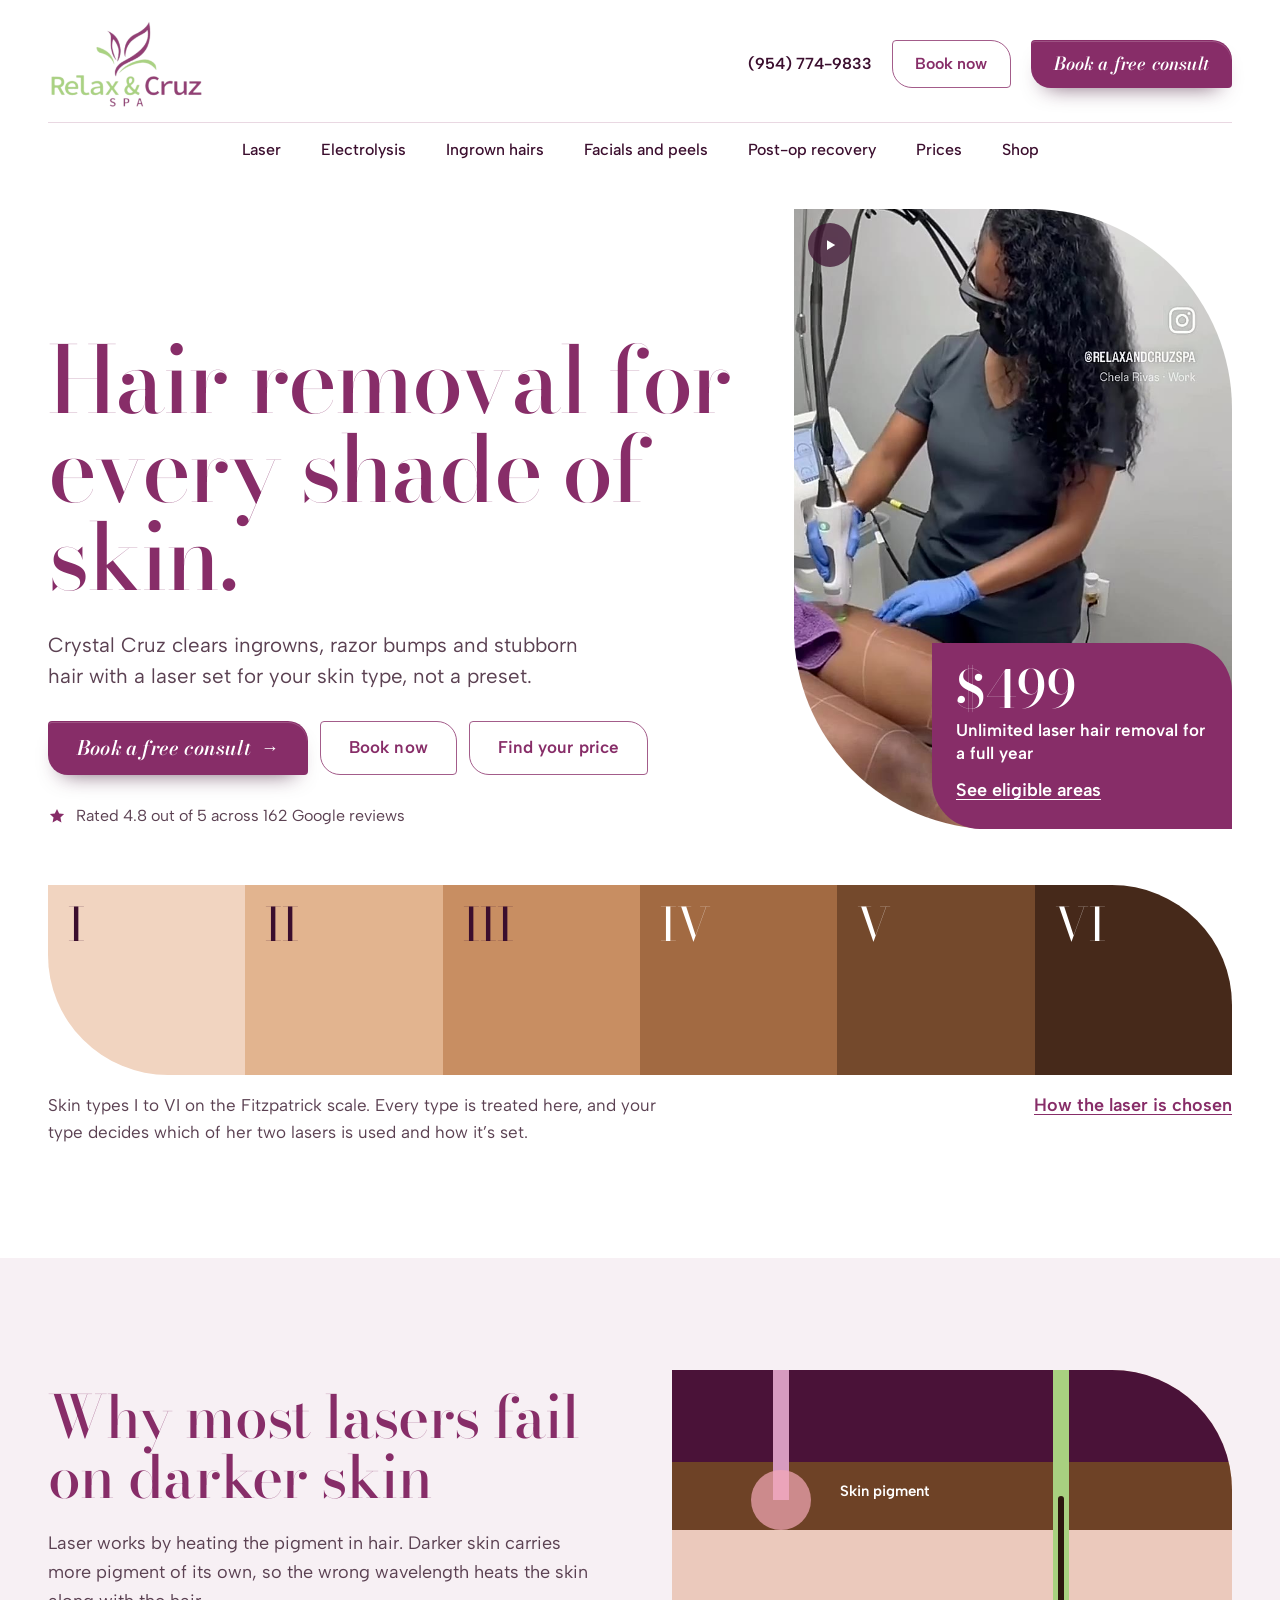
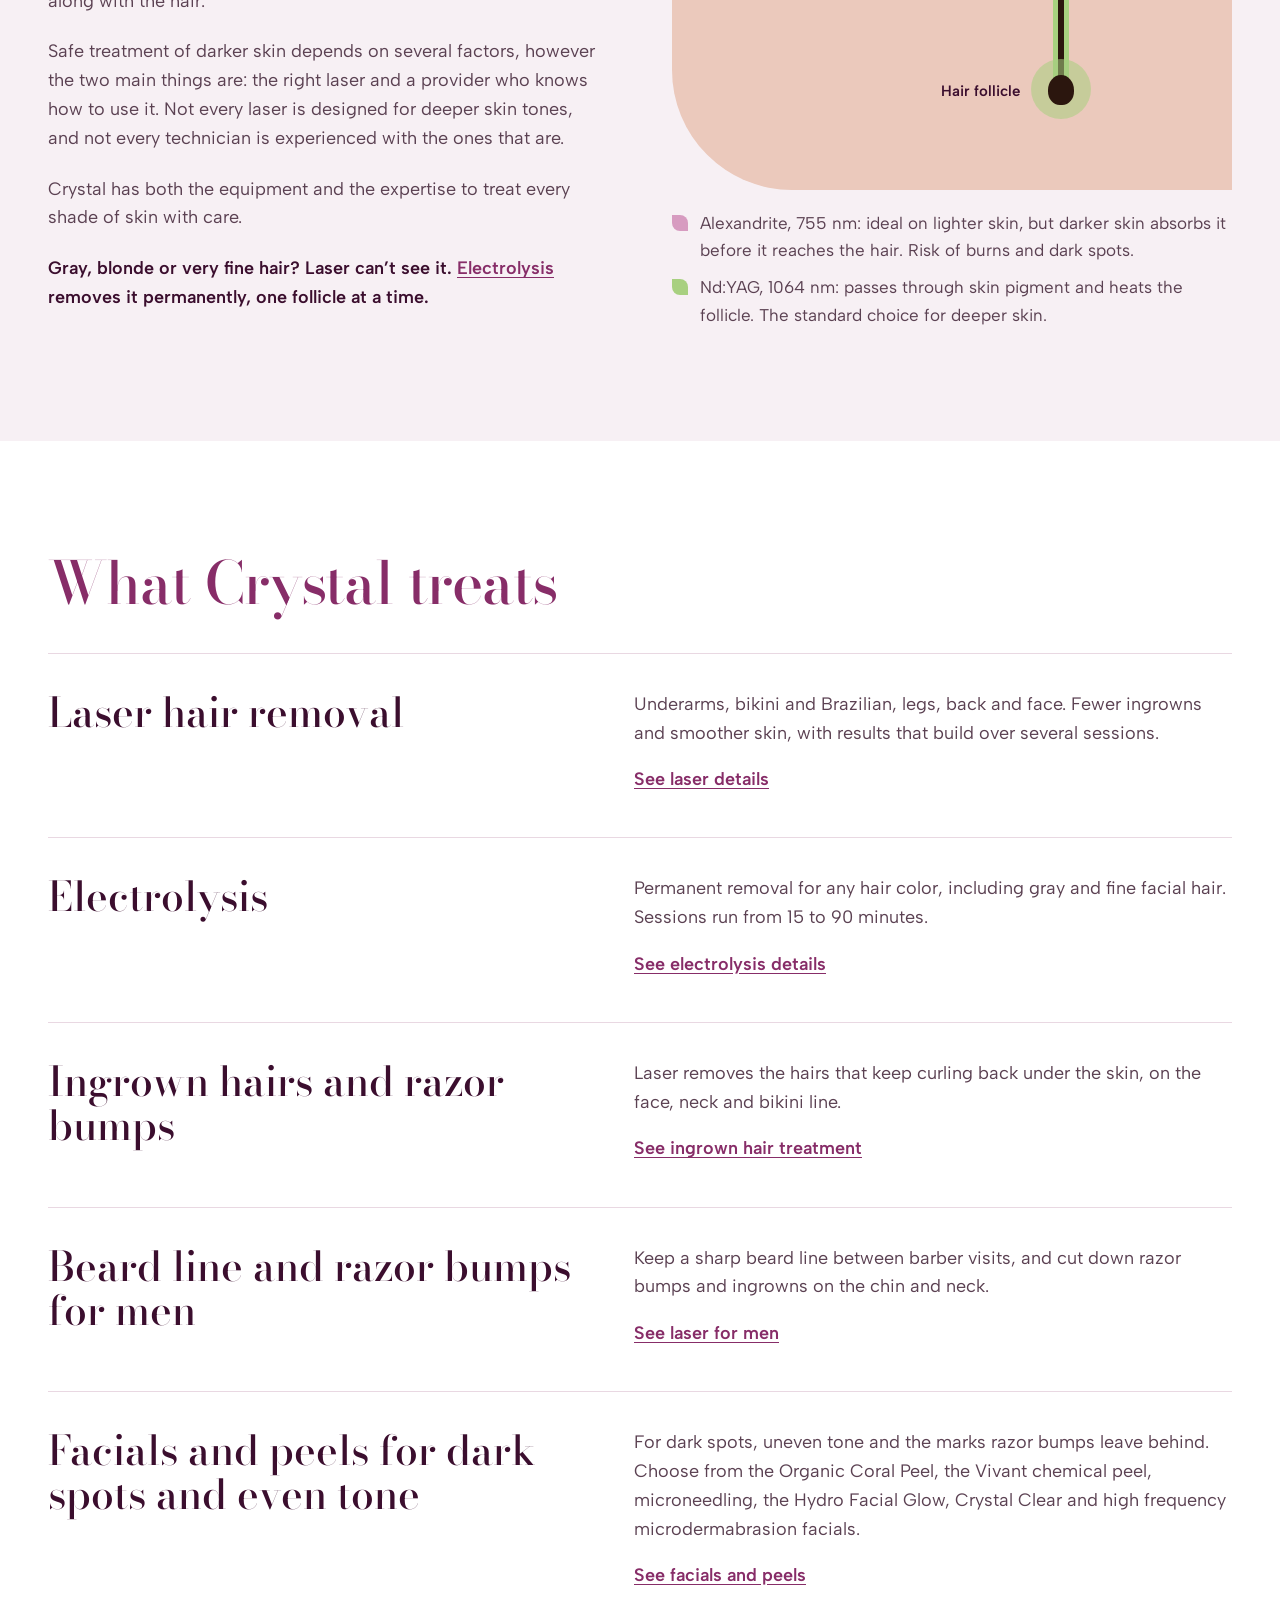
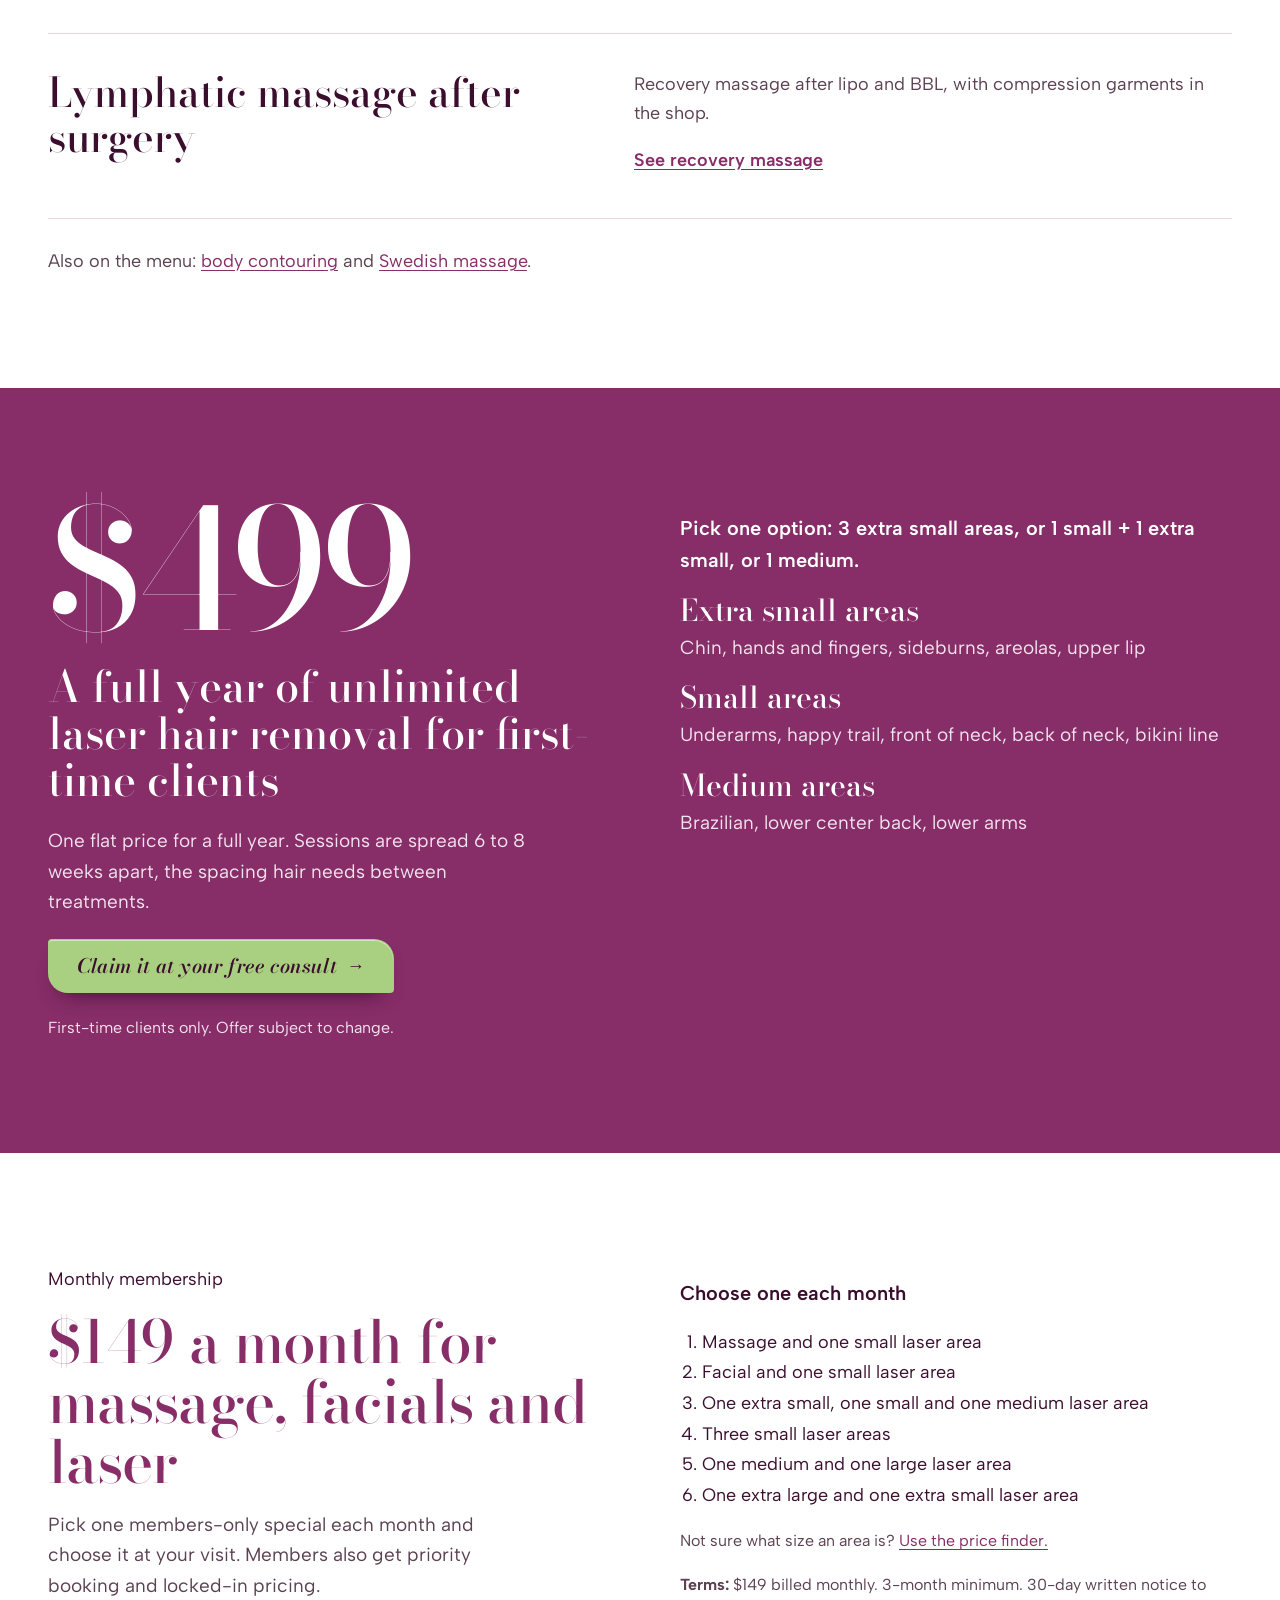
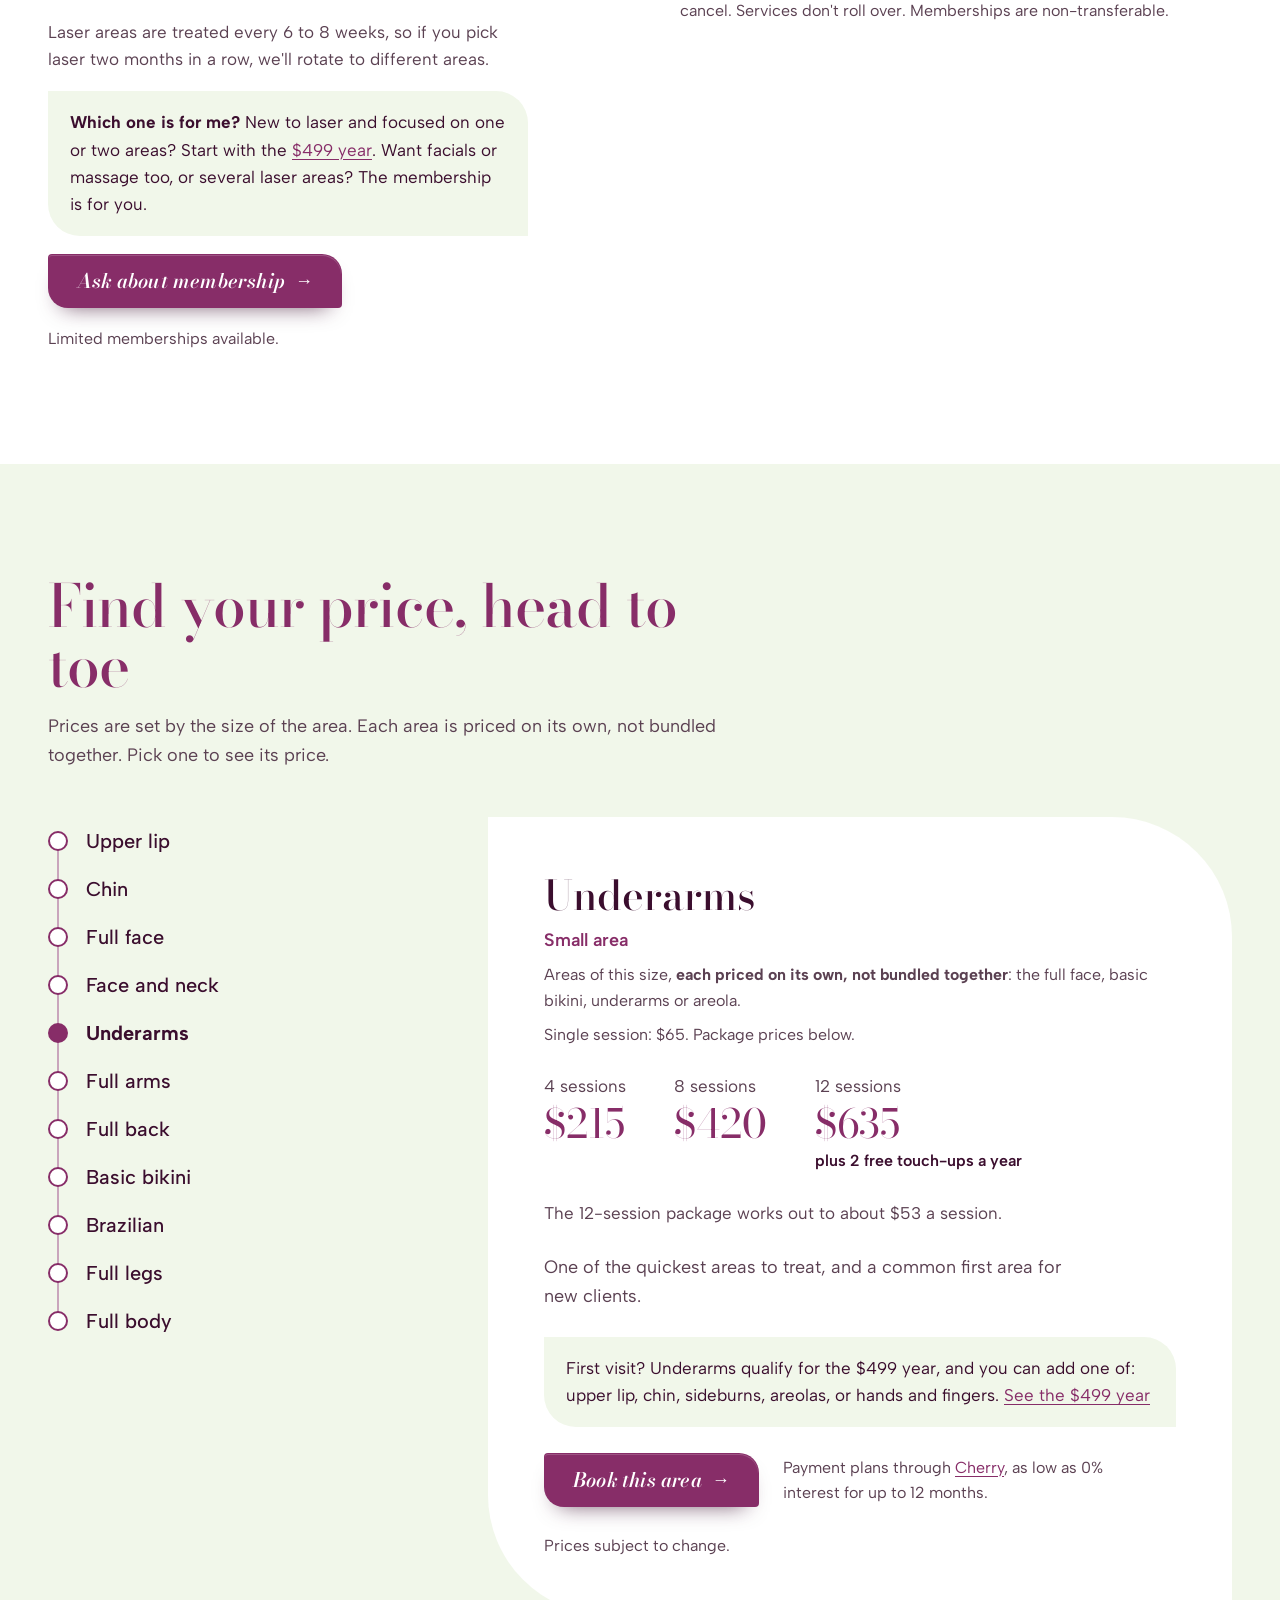
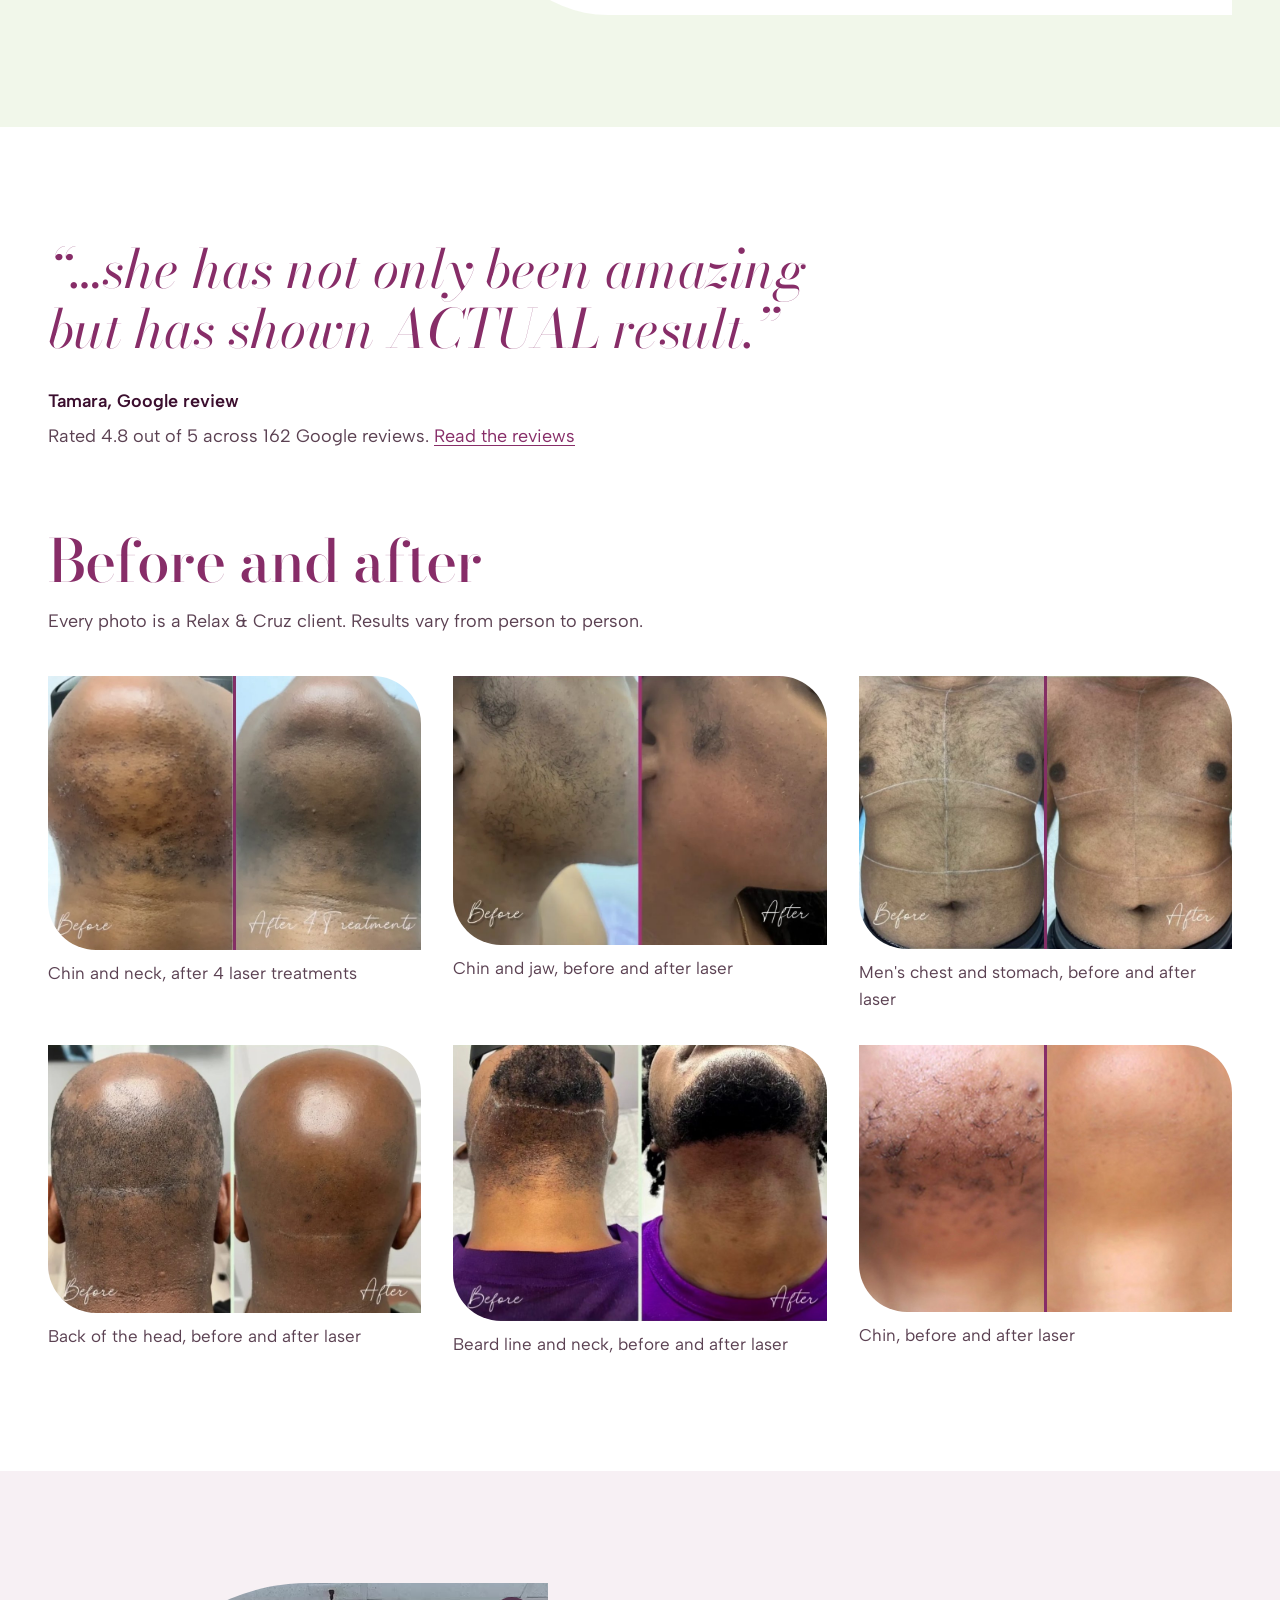
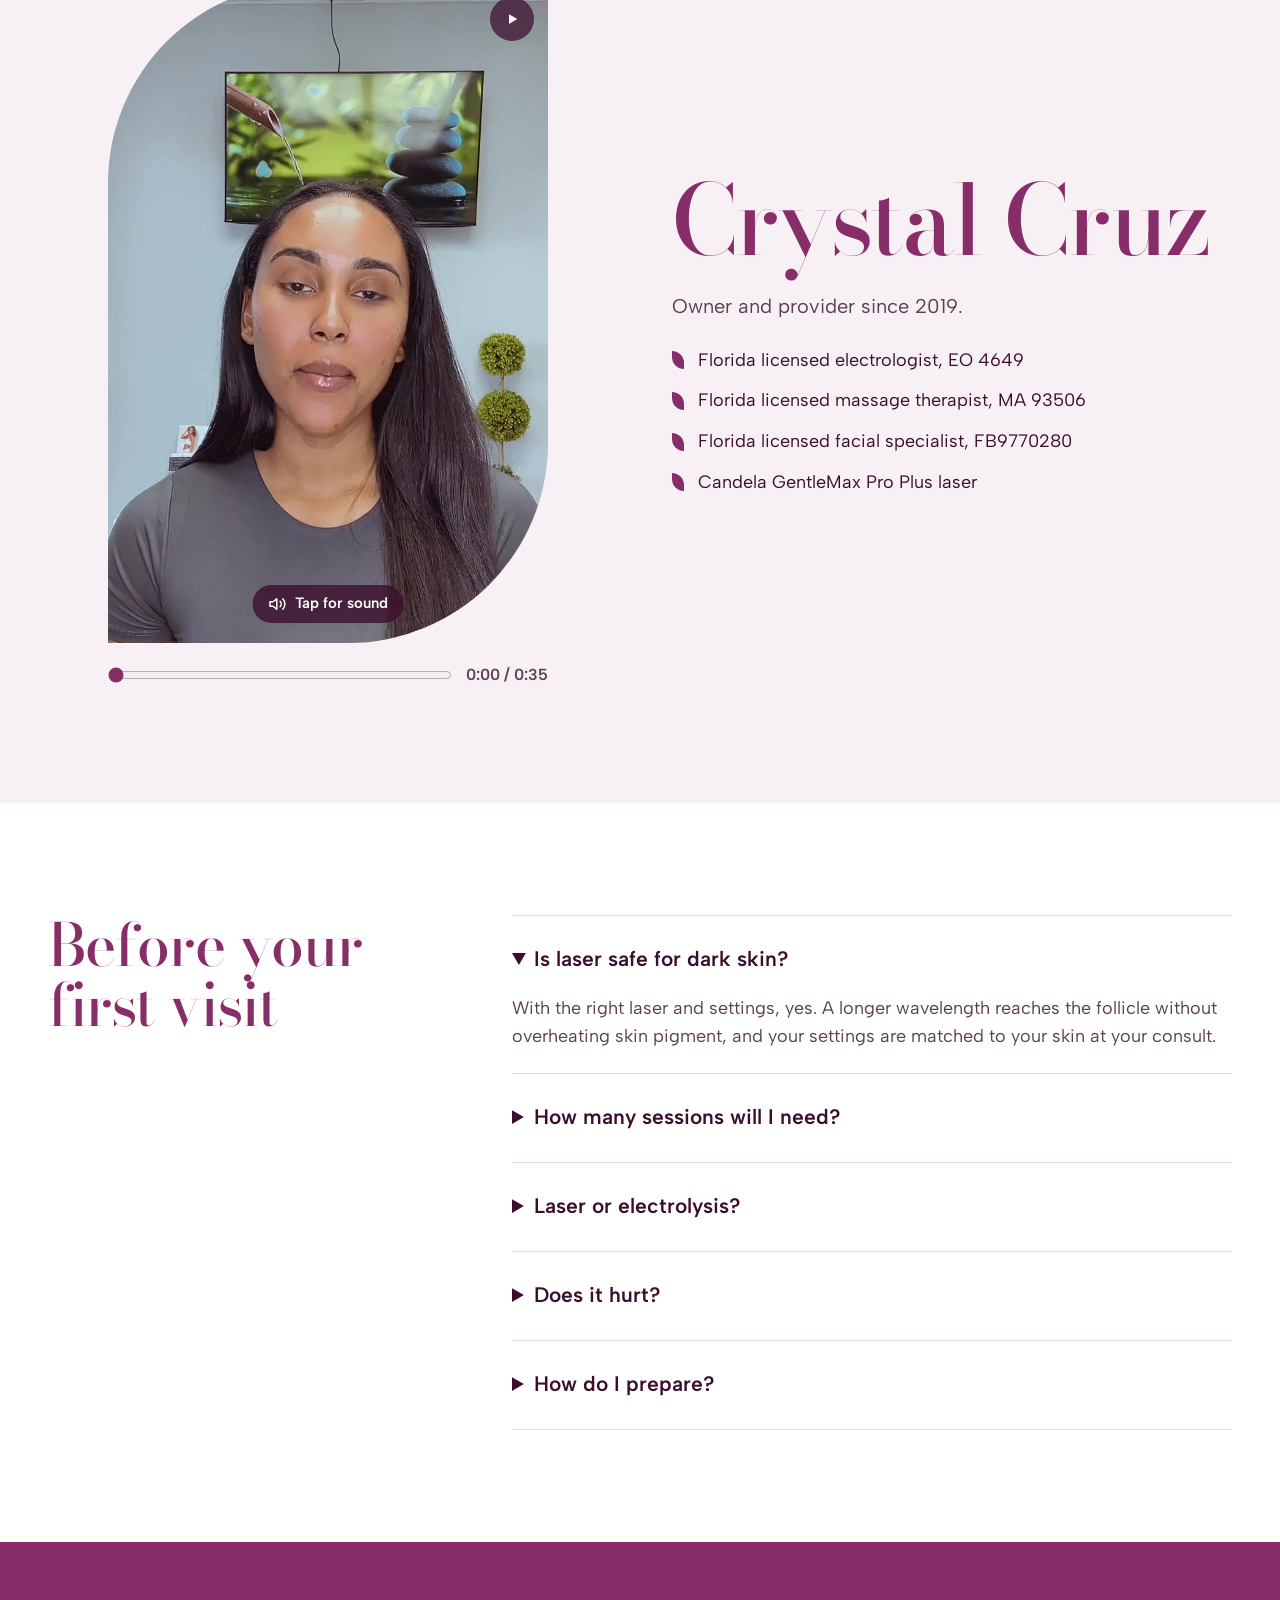
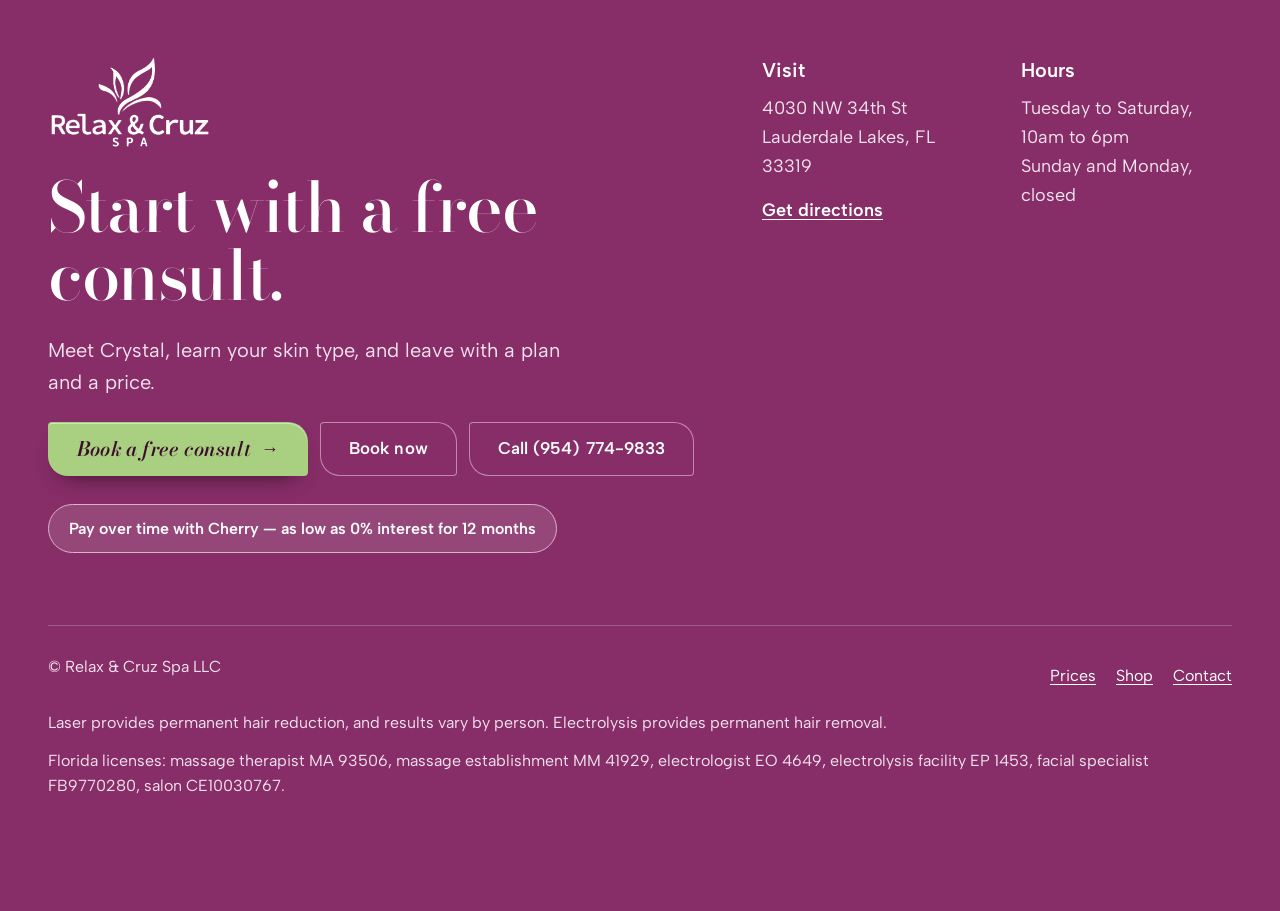
==== commit 9e7f64a5: "Give the logo room and restyle the buttons The logo was squeezed to less than half its width on desk" ====
--- a/index.html
+++ b/index.html
@@ -20,7 +20,7 @@
 <link rel="preconnect" href="https://fonts.googleapis.com">
 <link rel="preconnect" href="https://fonts.gstatic.com" crossorigin>
 <link rel="stylesheet" href="https://fonts.googleapis.com/css2?family=Albert+Sans:wght@400;500;600;700&family=Bodoni+Moda:ital,opsz,wght@0,6..96,400..700;1,6..96,400..700&display=swap">
-<link rel="stylesheet" href="styles.css">
+<link rel="stylesheet" href="styles.css?v=2">
 <script type="application/ld+json">
 {
   "@context": "https://schema.org",
--- a/styles.css
+++ b/styles.css
@@ -573,3 +573,96 @@
   [data-fold].is-folded, .is-folded-item { display: none !important; }
 }
 @media (min-width: 721px) { .fold-btn { display: none !important; } }
+
+/* ===== Buttons: cut like the leaf in her logo ===== */
+/* Pointed corners sit opposite each other, like the logo leaf. On hover the leaf turns
+   (the points swap corners). Main actions are set in the Bodoni italic from the offer popup;
+   secondary actions stay in Albert Sans so the two read as different weights of decision. */
+.btn {
+  --cut: 4px;
+  --round: 20px;
+  gap: 10px;
+  border-width: 1.5px;
+  border-radius: var(--cut) var(--round) var(--cut) var(--round);
+  letter-spacing: 0.005em;
+  background-repeat: no-repeat;
+  background-position: left center;
+  background-size: 0% 100%;
+  transition:
+    border-radius 0.4s cubic-bezier(0.2, 0.7, 0.2, 1),
+    background-size 0.4s cubic-bezier(0.2, 0.7, 0.2, 1),
+    background-color 0.2s ease, color 0.2s ease, border-color 0.2s ease,
+    box-shadow 0.25s ease, transform 0.15s ease;
+}
+.btn:hover { border-radius: var(--round) var(--cut) var(--round) var(--cut); }
+.btn:active { transform: translateY(1px); }
+
+/* Main actions: plum on white, green on plum */
+.btn-plum, .btn-leaf {
+  font-family: var(--display); font-style: italic; font-weight: 600;
+  font-size: 20px; letter-spacing: 0.01em;
+}
+.btn-plum {
+  background-color: var(--plum);
+  box-shadow: inset 0 1px 0 rgba(255, 255, 255, 0.18), 0 12px 22px -14px rgba(59, 14, 46, 0.75);
+}
+.btn-plum:hover {
+  background-color: var(--plum-ink);
+  box-shadow: inset 0 1px 0 rgba(255, 255, 255, 0.1), 0 16px 26px -14px rgba(59, 14, 46, 0.85);
+}
+.btn-leaf {
+  box-shadow: inset 0 1px 0 rgba(255, 255, 255, 0.45), 0 12px 22px -14px rgba(20, 4, 15, 0.8);
+}
+.btn-plum::after, .btn-leaf::after {
+  content: "\2192";
+  font-family: var(--body); font-style: normal; font-weight: 500; font-size: 18px; line-height: 1;
+  transition: transform 0.3s cubic-bezier(0.2, 0.7, 0.2, 1);
+}
+.btn-plum:hover::after, .btn-leaf:hover::after { transform: translateX(4px); }
+
+/* Secondary actions: a hairline that fills from the left */
+/* (Repeats the colour and image on hover because the older hover rules use the background shorthand.) */
+.btn-outline, .btn-outline:hover {
+  background-color: var(--white);
+  background-image: linear-gradient(var(--tint), var(--tint));
+}
+.btn-outline { border-color: var(--plum-line); }
+.btn-outline:hover { background-size: 100% 100%; border-color: var(--plum); color: var(--plum-ink); }
+.btn-ghost, .btn-ghost:hover {
+  background-color: transparent;
+  background-image: linear-gradient(rgba(255, 255, 255, 0.12), rgba(255, 255, 255, 0.12));
+}
+.btn-ghost { border-color: rgba(217, 178, 203, 0.7); }
+.btn-ghost:hover { background-size: 100% 100%; border-color: var(--white); }
+
+/* Tight spots keep the shape but drop the arrow */
+.header-actions .btn-plum, .mobile-bar .btn-plum { font-size: 18px; }
+.header-actions .btn::after, .mobile-bar .btn::after, .promo-cta::after { content: none; }
+
+@media (prefers-reduced-motion: reduce) {
+  .btn, .btn::after { transition: none; }
+  .btn:hover { border-radius: var(--cut) var(--round) var(--cut) var(--round); }
+}
+
+/* ===== Header: the logo never shrinks ===== */
+/* The logo, the seven links and both booking buttons don't fit on one desktop row,
+   so on wide screens the links move to a second row and the logo gets its full width. */
+.brand { flex-shrink: 0; }
+.brand img { max-width: none; }
+@media (min-width: 1181px) {
+  .header-bar {
+    display: grid;
+    grid-template-columns: auto 1fr auto;
+    grid-template-areas: "brand . actions" "nav nav nav";
+    row-gap: 12px;
+    padding-block: 18px 0;
+  }
+  .brand { grid-area: brand; }
+  .brand img { height: 92px; }
+  .header-actions { grid-area: actions; }
+  .header-phone { display: inline; }
+  .nav {
+    grid-area: nav; justify-content: center; gap: 8px 40px;
+    padding-block: 14px; border-top: 1px solid var(--rule);
+  }
+}
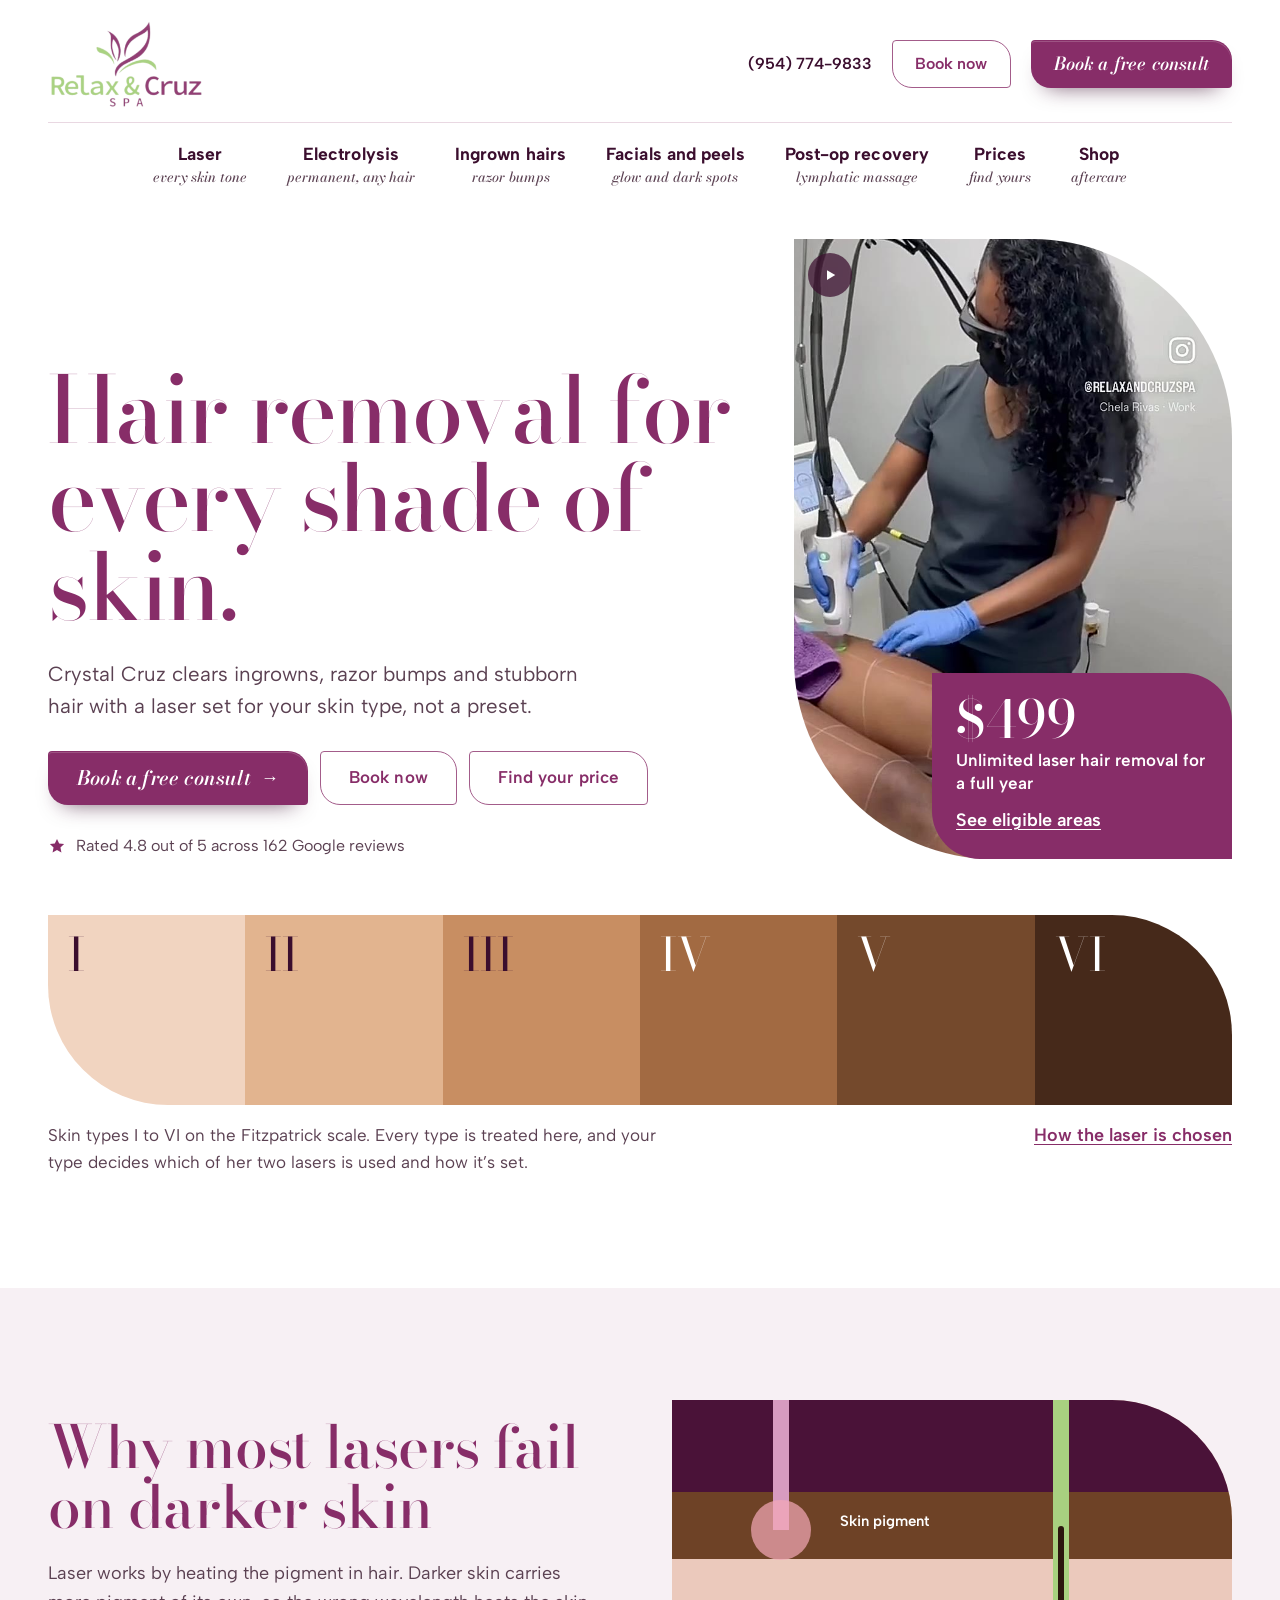
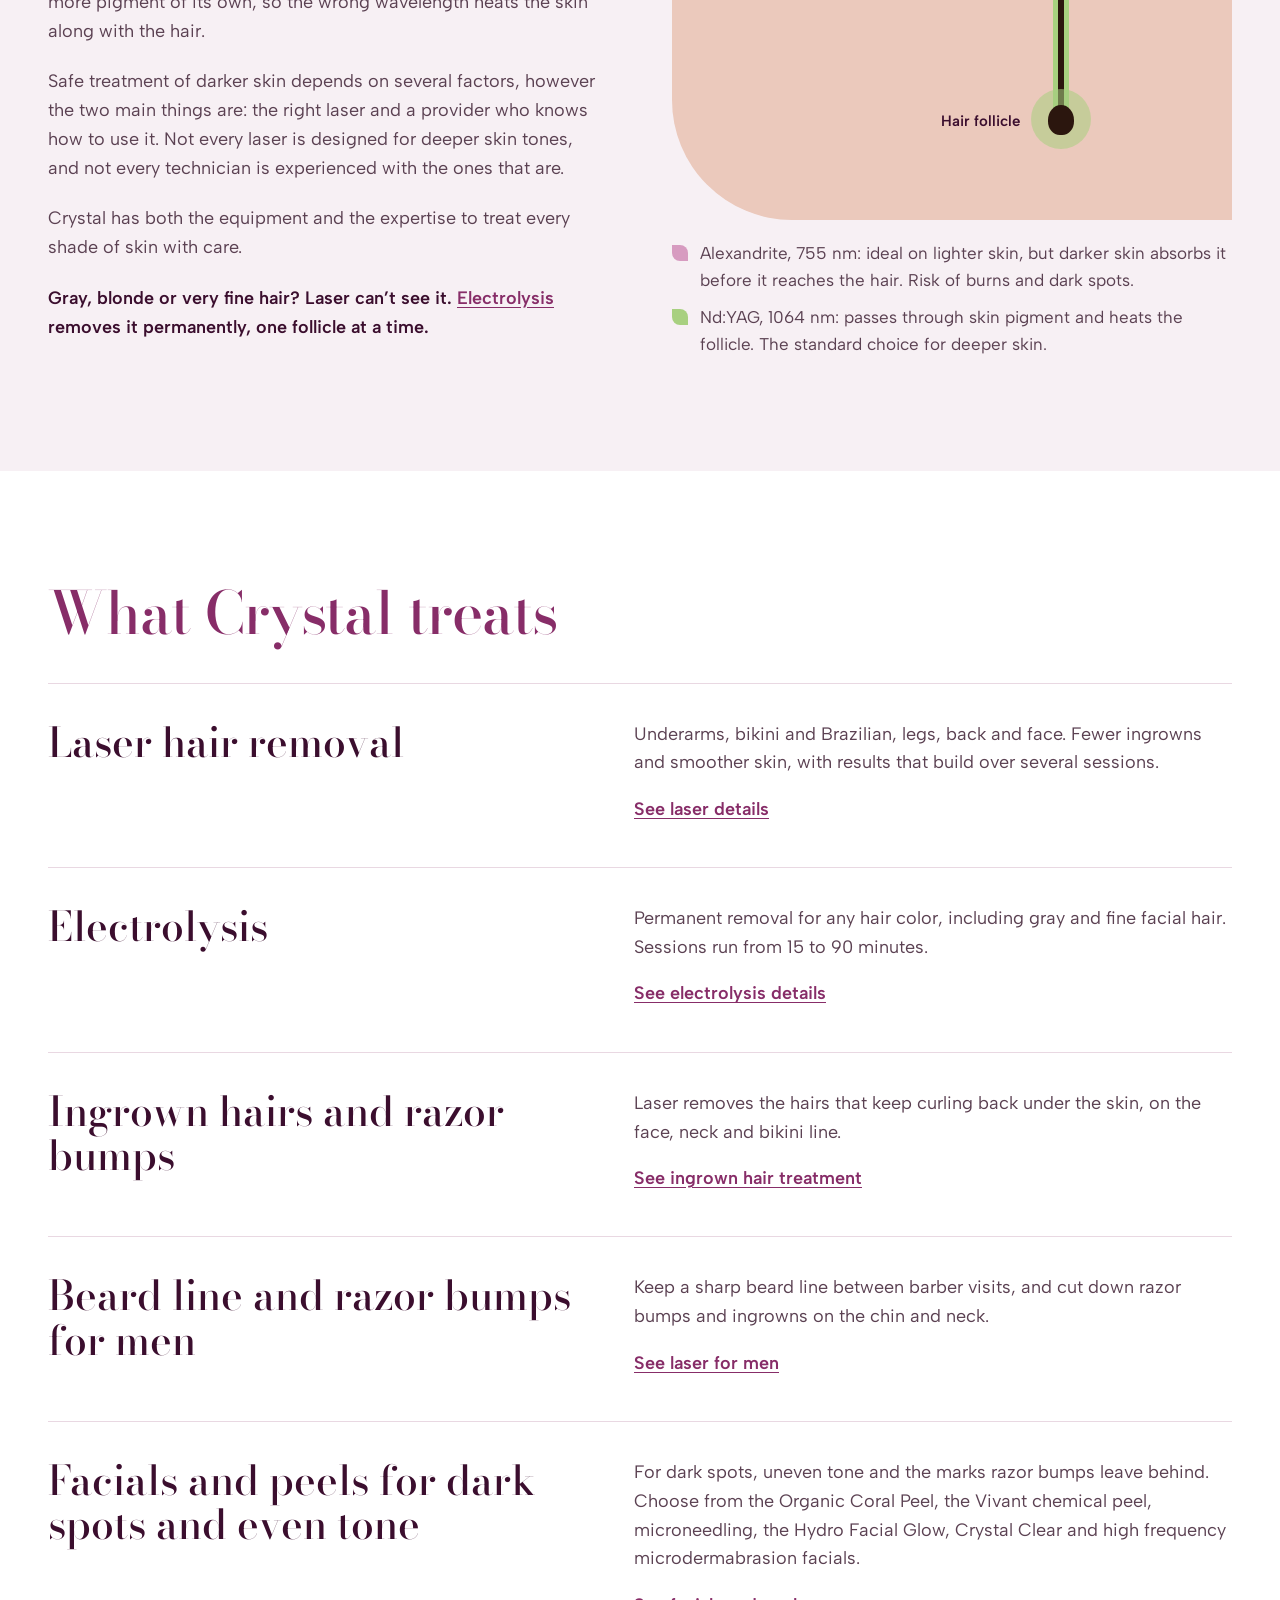
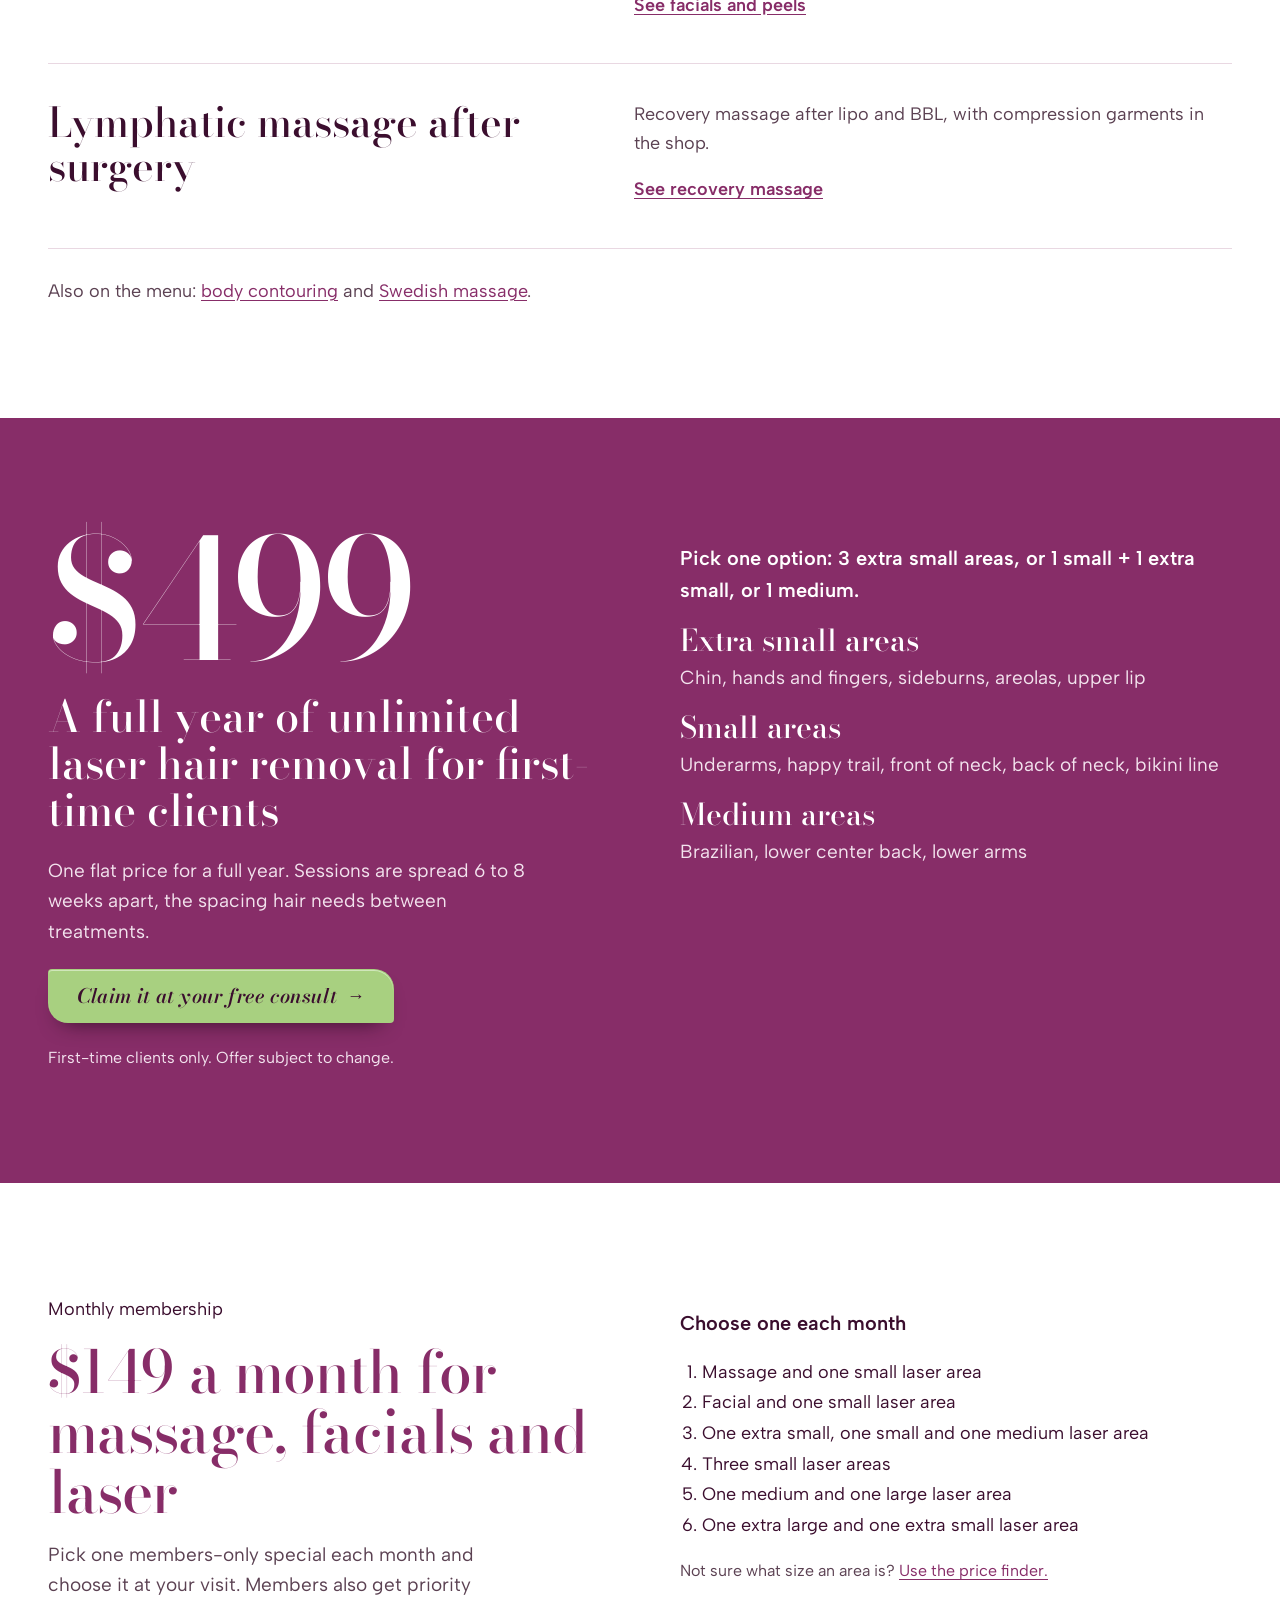
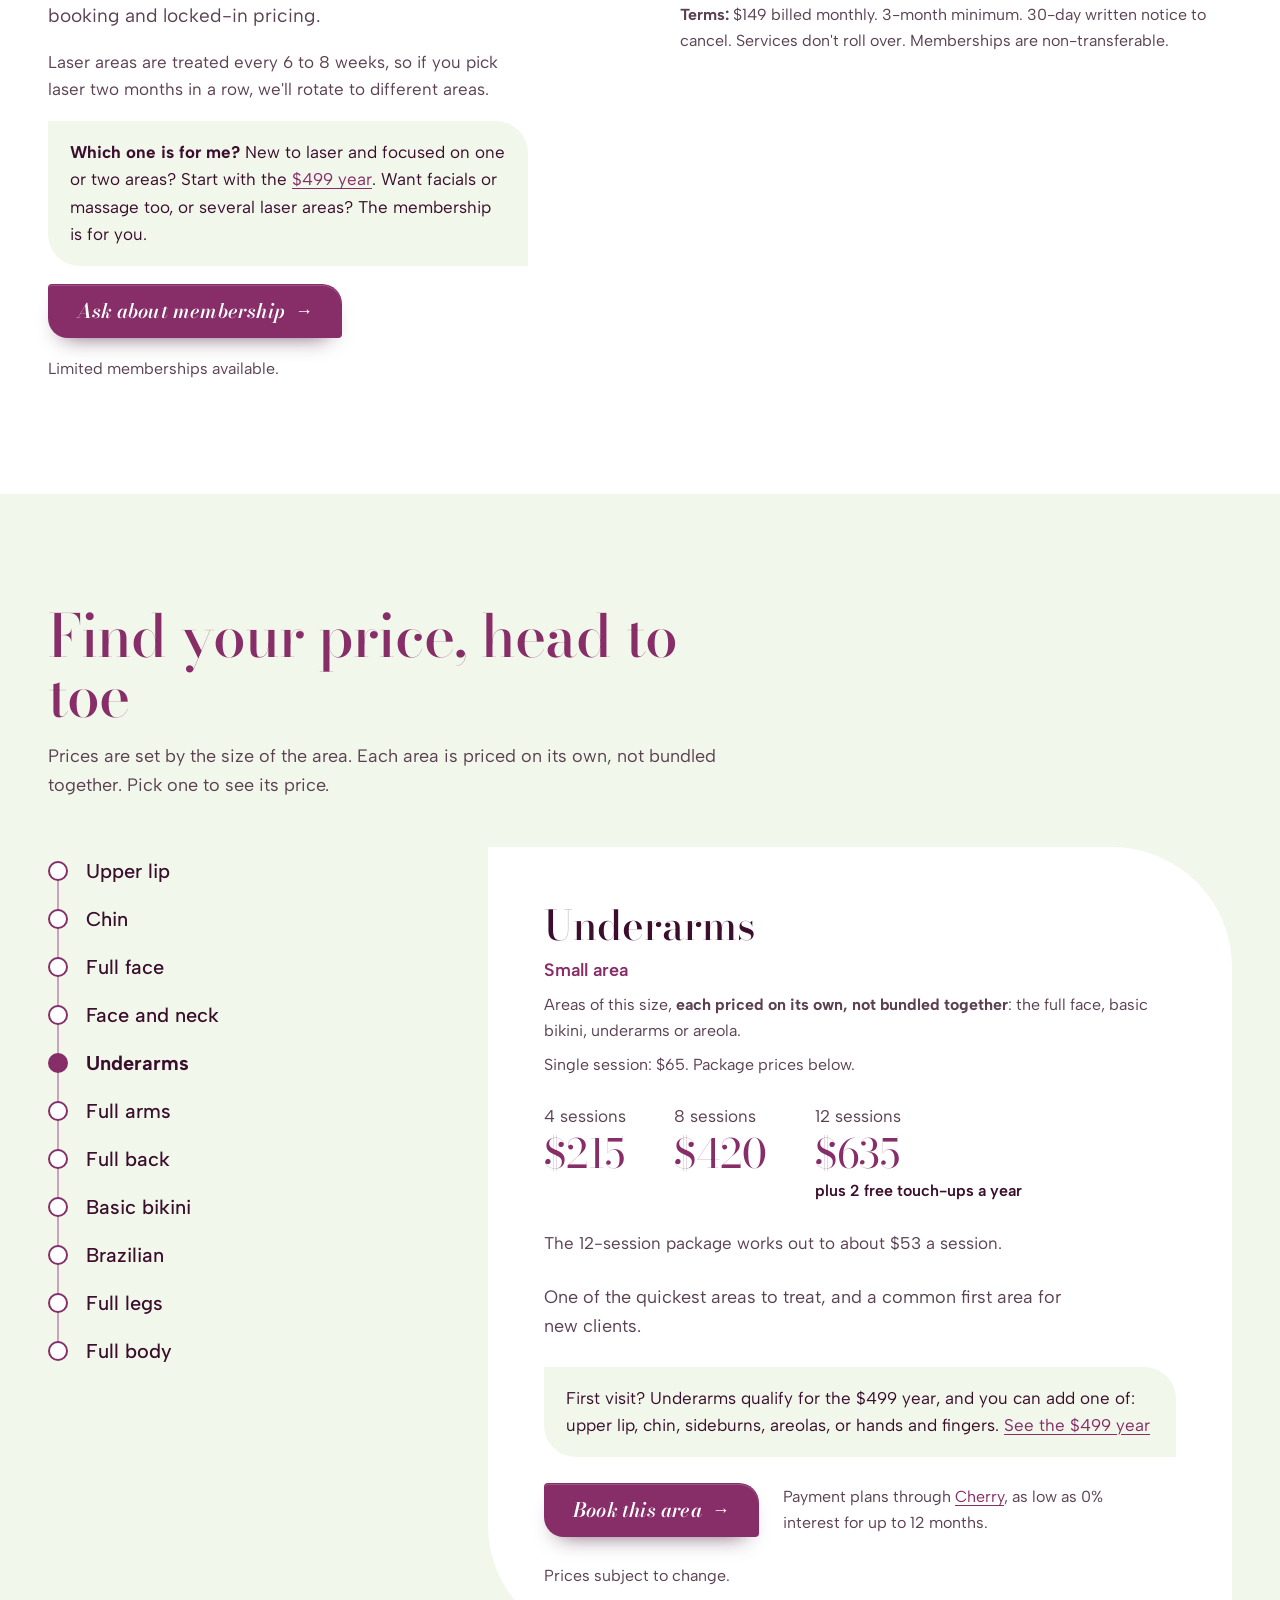
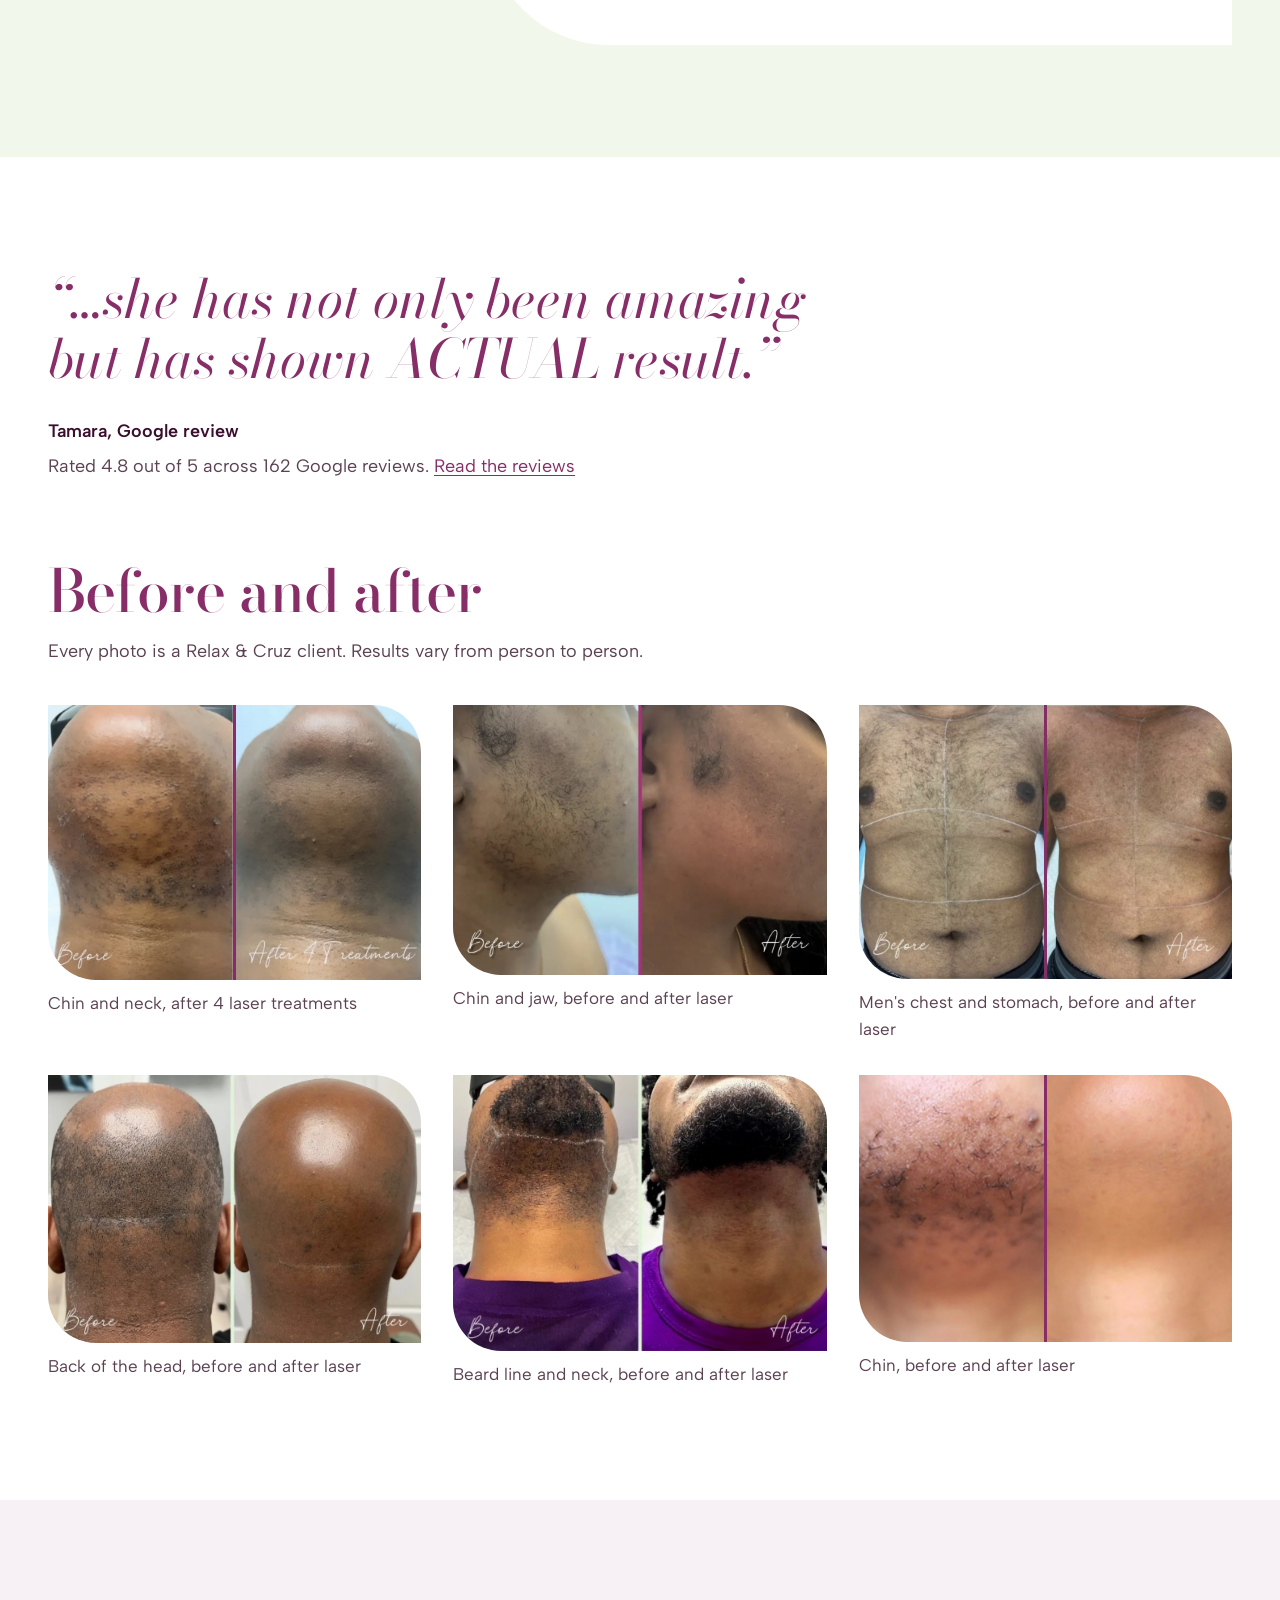
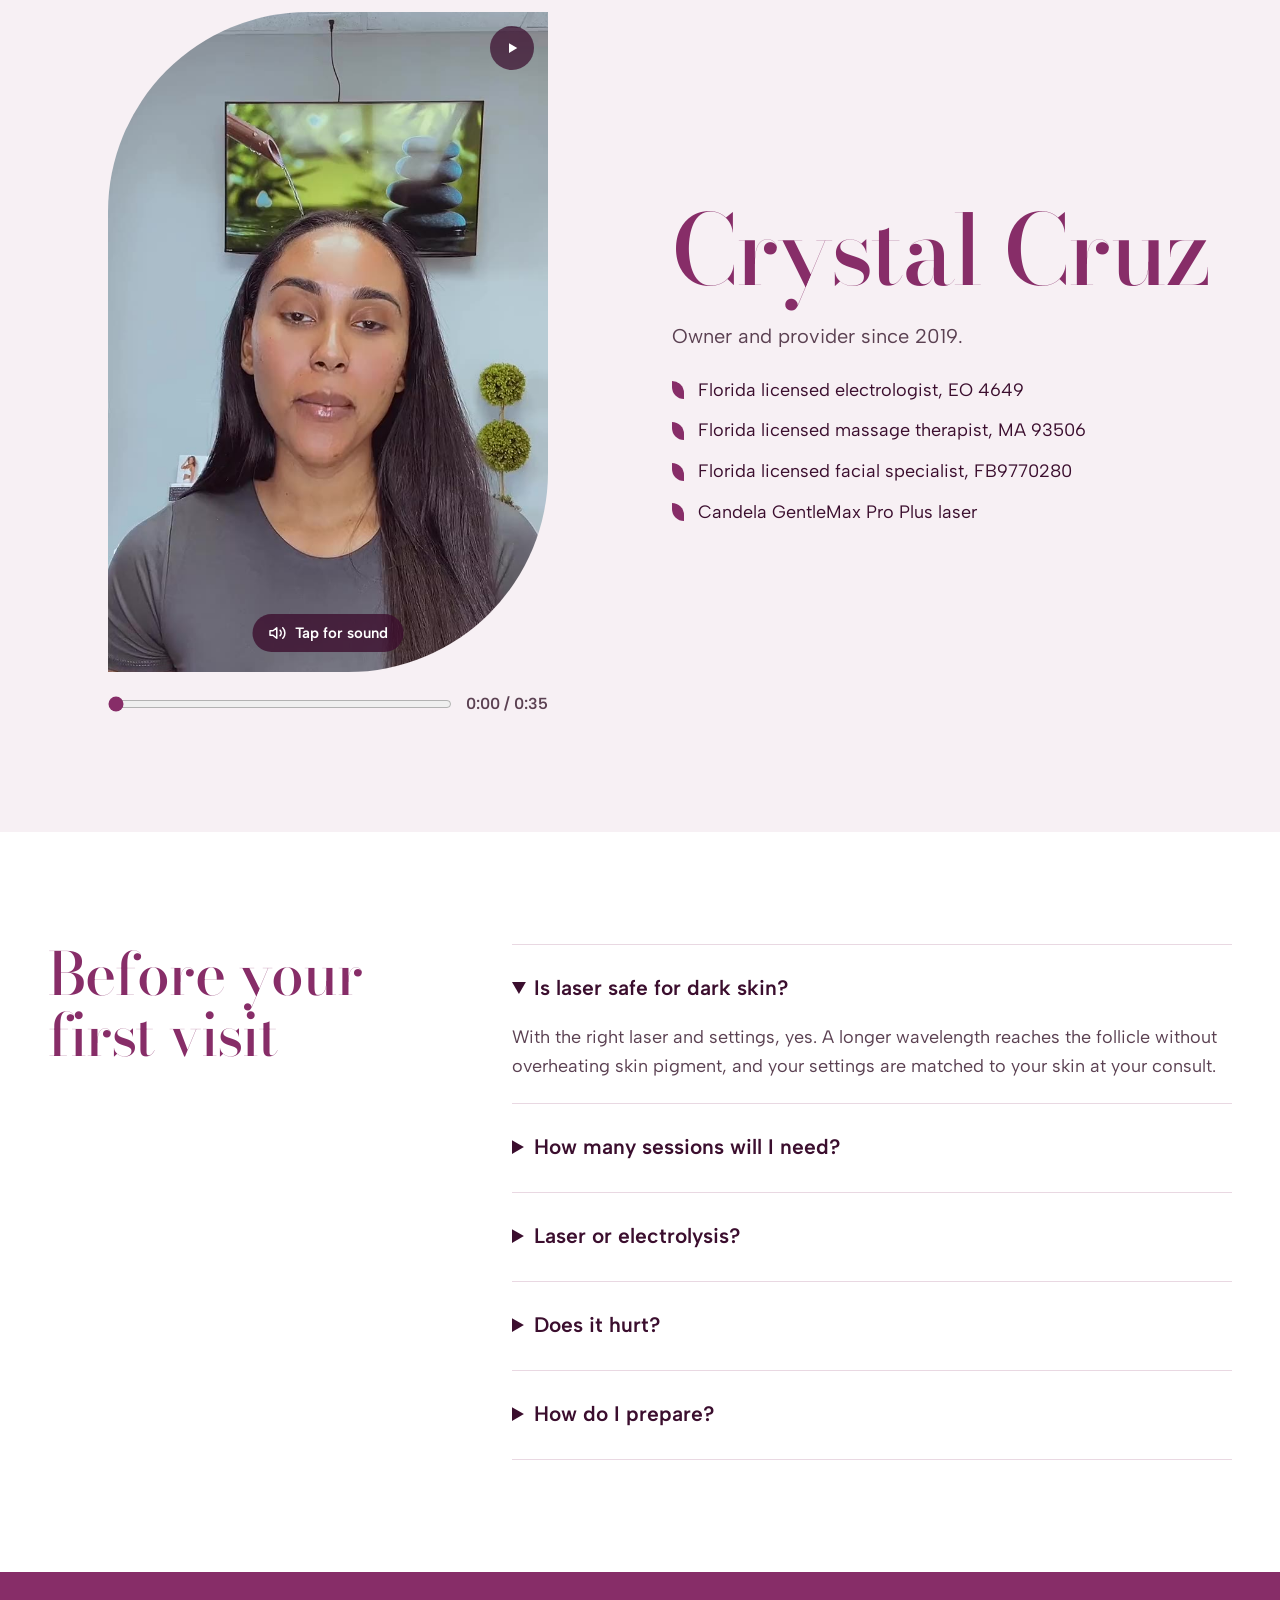
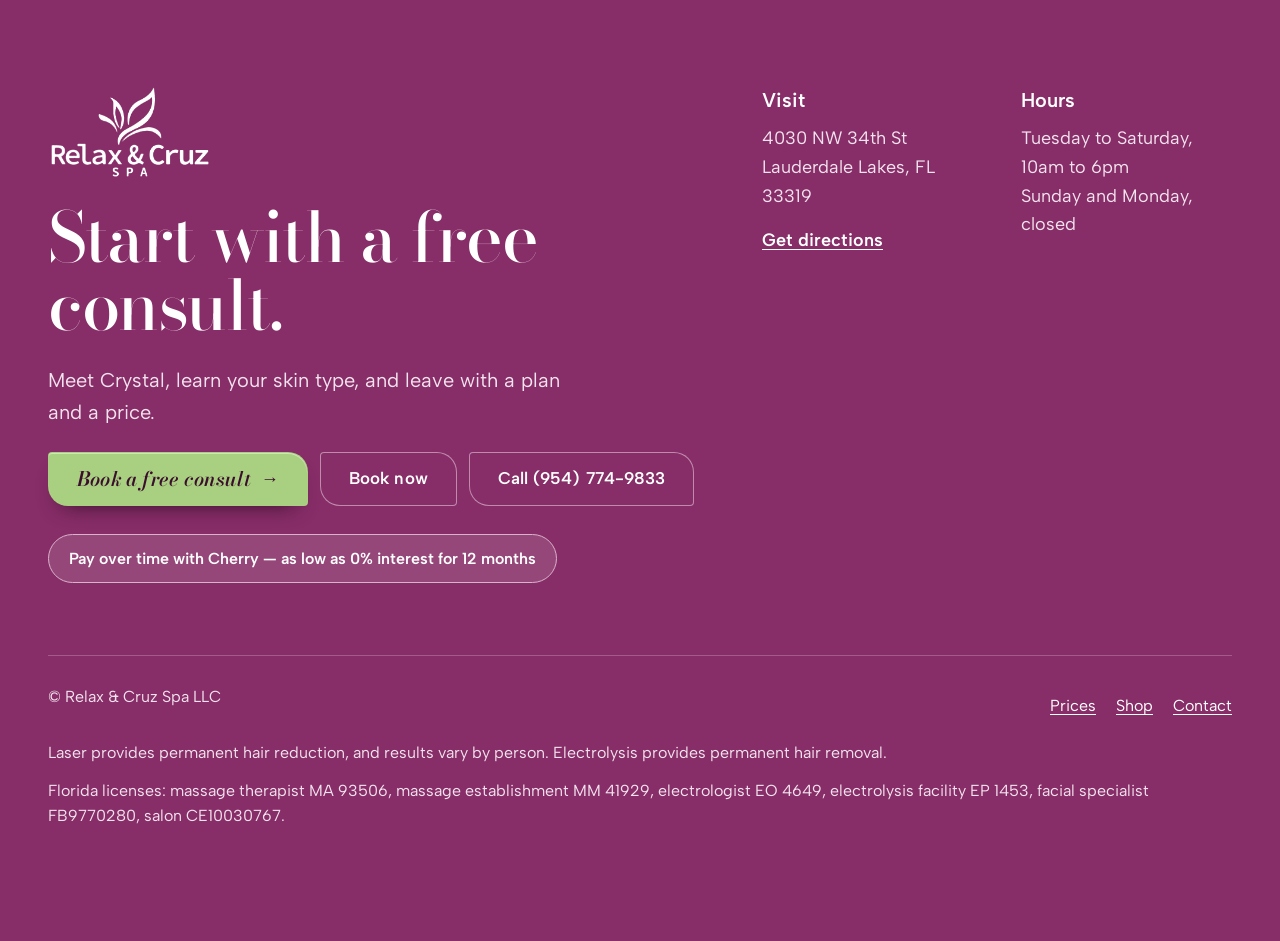
==== commit 00d5391a: "Menu: short hints under each link and a gliding green leaf Each menu link gets a bolder name and a s" ====
--- a/index.html
+++ b/index.html
@@ -20,7 +20,7 @@
 <link rel="preconnect" href="https://fonts.googleapis.com">
 <link rel="preconnect" href="https://fonts.gstatic.com" crossorigin>
 <link rel="stylesheet" href="https://fonts.googleapis.com/css2?family=Albert+Sans:wght@400;500;600;700&family=Bodoni+Moda:ital,opsz,wght@0,6..96,400..700;1,6..96,400..700&display=swap">
-<link rel="stylesheet" href="styles.css?v=2">
+<link rel="stylesheet" href="styles.css?v=3">
 <script type="application/ld+json">
 {
   "@context": "https://schema.org",
@@ -58,13 +58,13 @@
   <div class="wrap header-bar">
     <a class="brand" href="./"><img src="logo.png" alt="Relax &amp; Cruz Spa" width="276" height="162"></a>
     <nav class="nav" id="site-nav" aria-label="Main">
-      <a href="laser-hair-removal">Laser</a>
-      <a href="electrolysis">Electrolysis</a>
-      <a href="ingrown-hair">Ingrown hairs</a>
-      <a href="facials-and-peels">Facials and peels</a>
-      <a href="lymphatic-massage">Post-op recovery</a>
-      <a href="#prices">Prices</a>
-      <a href="shop">Shop</a>
+      <a href="laser-hair-removal"><span class="nav-name">Laser</span><span class="nav-hint">every skin tone</span></a>
+      <a href="electrolysis"><span class="nav-name">Electrolysis</span><span class="nav-hint">permanent, any hair</span></a>
+      <a href="ingrown-hair"><span class="nav-name">Ingrown hairs</span><span class="nav-hint">razor bumps</span></a>
+      <a href="facials-and-peels"><span class="nav-name">Facials and peels</span><span class="nav-hint">glow and dark spots</span></a>
+      <a href="lymphatic-massage"><span class="nav-name">Post-op recovery</span><span class="nav-hint">lymphatic massage</span></a>
+      <a href="#prices"><span class="nav-name">Prices</span><span class="nav-hint">find yours</span></a>
+      <a href="shop"><span class="nav-name">Shop</span><span class="nav-hint">aftercare</span></a>
     </nav>
     <div class="header-actions">
       <a class="header-phone" href="tel:+19547749833">(954) 774-9833</a>
@@ -436,6 +436,6 @@
   <a class="btn btn-plum" href="https://book.squareup.com/appointments/5c3y8w34fg9goo/location/LR7VH9PK37BJG/services">Free consult</a>
 </div>
 
-<script src="main.js" defer></script>
+<script src="main.js?v=3" defer></script>
 </body>
 </html>
--- a/styles.css
+++ b/styles.css
@@ -666,3 +666,37 @@
     padding-block: 14px; border-top: 1px solid var(--rule);
   }
 }
+
+/* ===== Menu: names with a short hint, and a green leaf that glides between them ===== */
+.nav a { display: flex; flex-direction: column; text-decoration: none; }
+.nav a:hover, .nav a[aria-current="page"] { text-decoration: none; color: var(--plum-ink); }
+.nav-name { font-weight: 700; color: var(--plum-ink); }
+.nav-hint { font: italic 500 14px/1.25 var(--display); color: var(--text); }
+.nav a:hover .nav-hint, .nav a.is-lit .nav-hint { color: var(--plum-ink); }
+.nav-glider { display: none; }
+@media (min-width: 1181px) {
+  .header-bar .nav { position: relative; gap: 4px; padding-block: 8px 10px; }
+  .nav a { position: relative; z-index: 1; align-items: center; gap: 1px; padding: 9px 18px 10px; }
+  .nav-name { font-size: 17.5px; letter-spacing: 0.005em; }
+  .nav-glider {
+    display: block; position: absolute; z-index: 0; left: 0; top: 0; width: 0; height: 0;
+    background: var(--leaf); border-radius: 4px 20px 4px 20px; pointer-events: none; opacity: 0;
+    box-shadow: inset 0 1px 0 rgba(255, 255, 255, 0.45), 0 8px 18px -12px rgba(59, 14, 46, 0.45);
+    transition:
+      transform 0.45s cubic-bezier(0.2, 0.7, 0.2, 1), width 0.45s cubic-bezier(0.2, 0.7, 0.2, 1),
+      height 0.45s cubic-bezier(0.2, 0.7, 0.2, 1), border-radius 0.45s cubic-bezier(0.2, 0.7, 0.2, 1),
+      opacity 0.25s ease;
+  }
+  .nav-glider.is-on { opacity: 1; }
+  .nav-glider.flip { border-radius: 20px 4px 20px 4px; }
+  .nav-glider.no-anim { transition: none; }
+}
+@media (max-width: 1180px) {
+  .nav a { gap: 2px; }
+  .nav a[aria-current="page"] {
+    background: var(--leaf); border-bottom-color: transparent;
+    margin-inline: -14px; padding-inline: 14px; border-radius: 4px 18px 4px 18px;
+  }
+  .nav a[aria-current="page"] .nav-hint { color: var(--plum-ink); }
+}
+@media (prefers-reduced-motion: reduce) { .nav-glider { transition: opacity 0.2s ease; } }
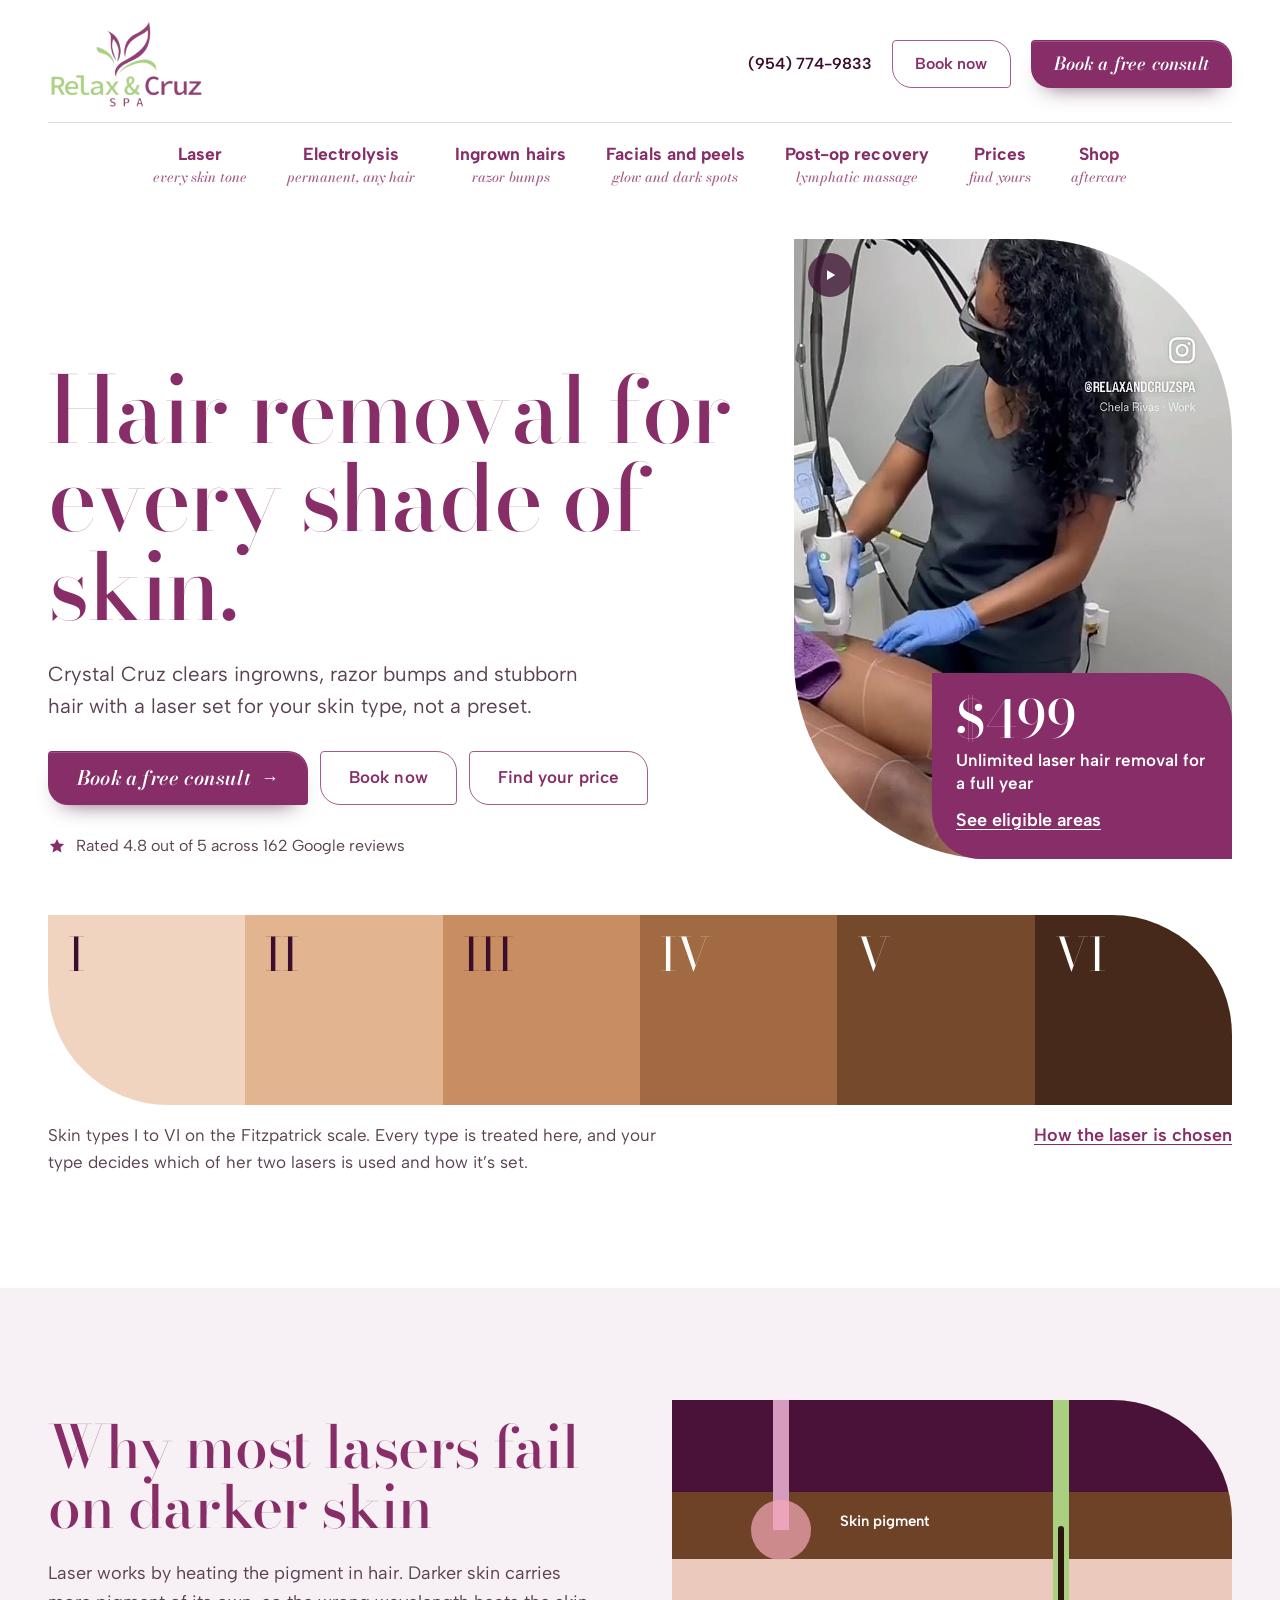
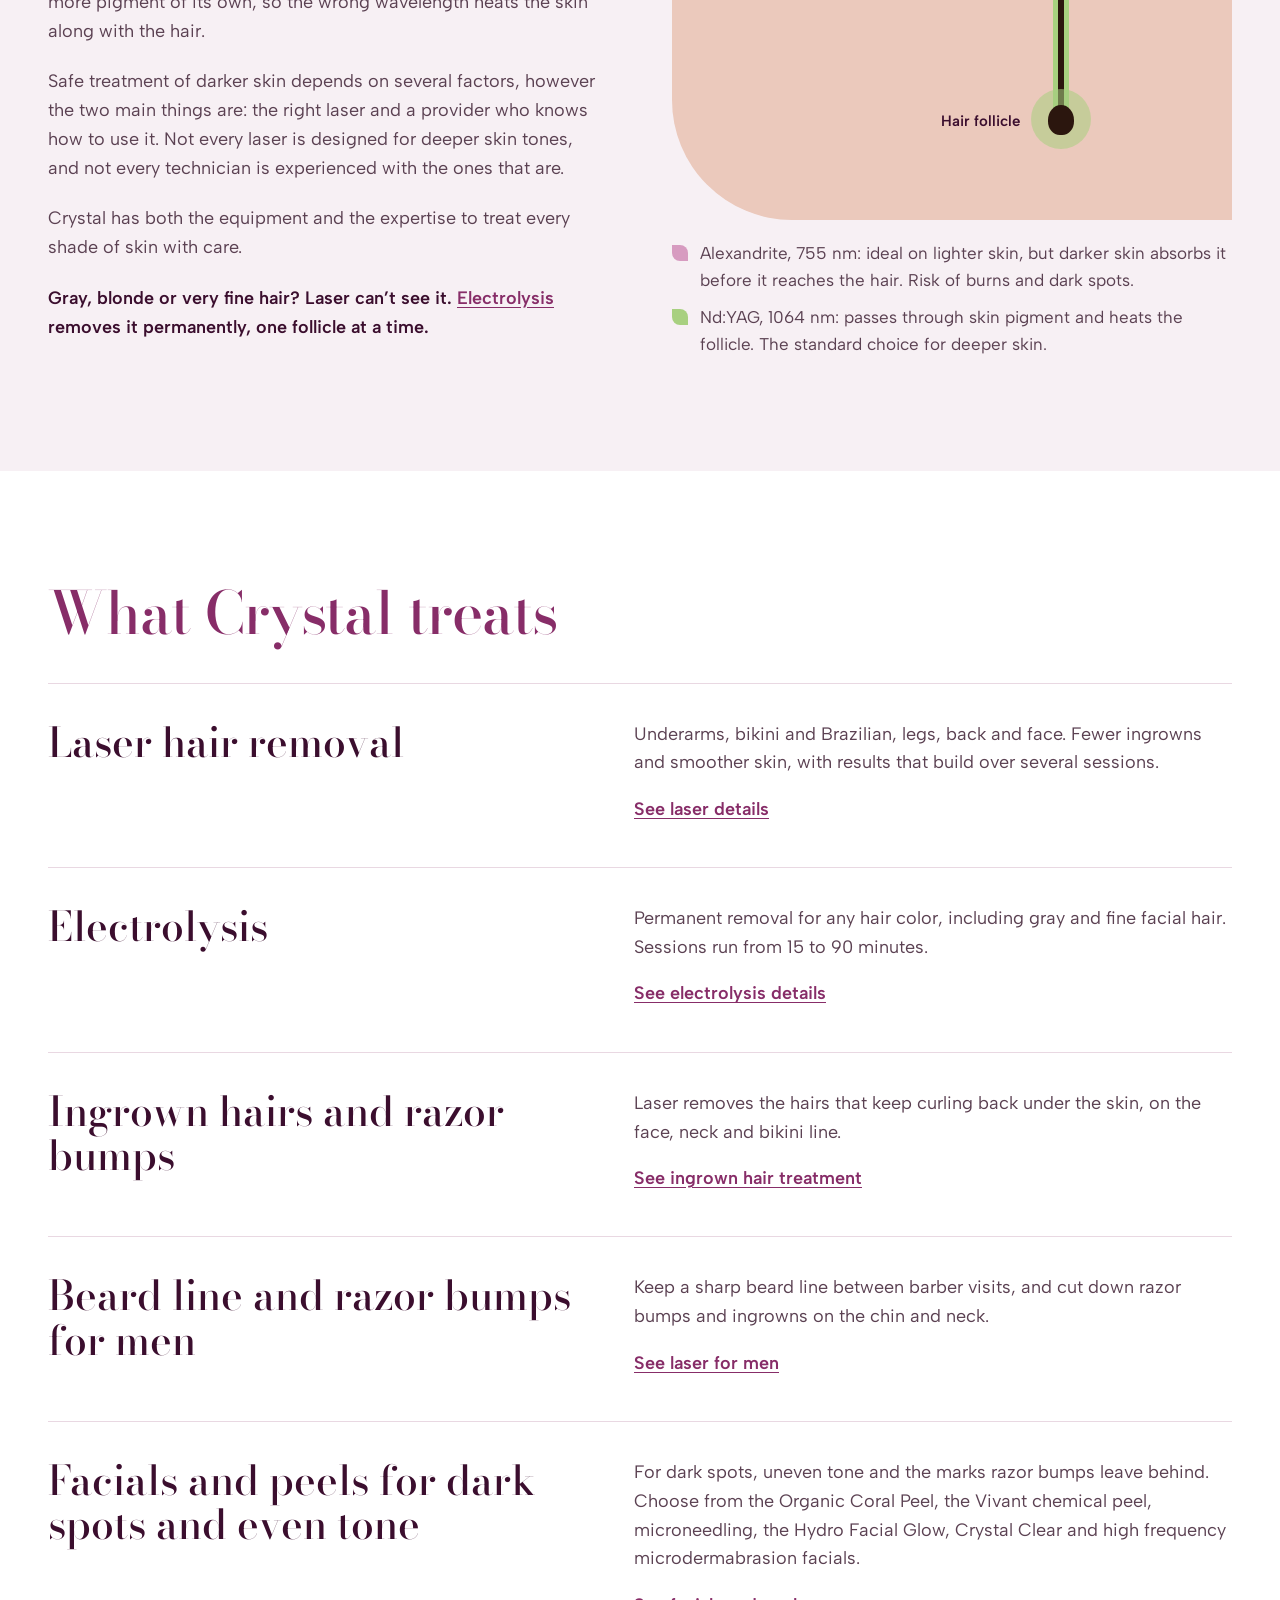
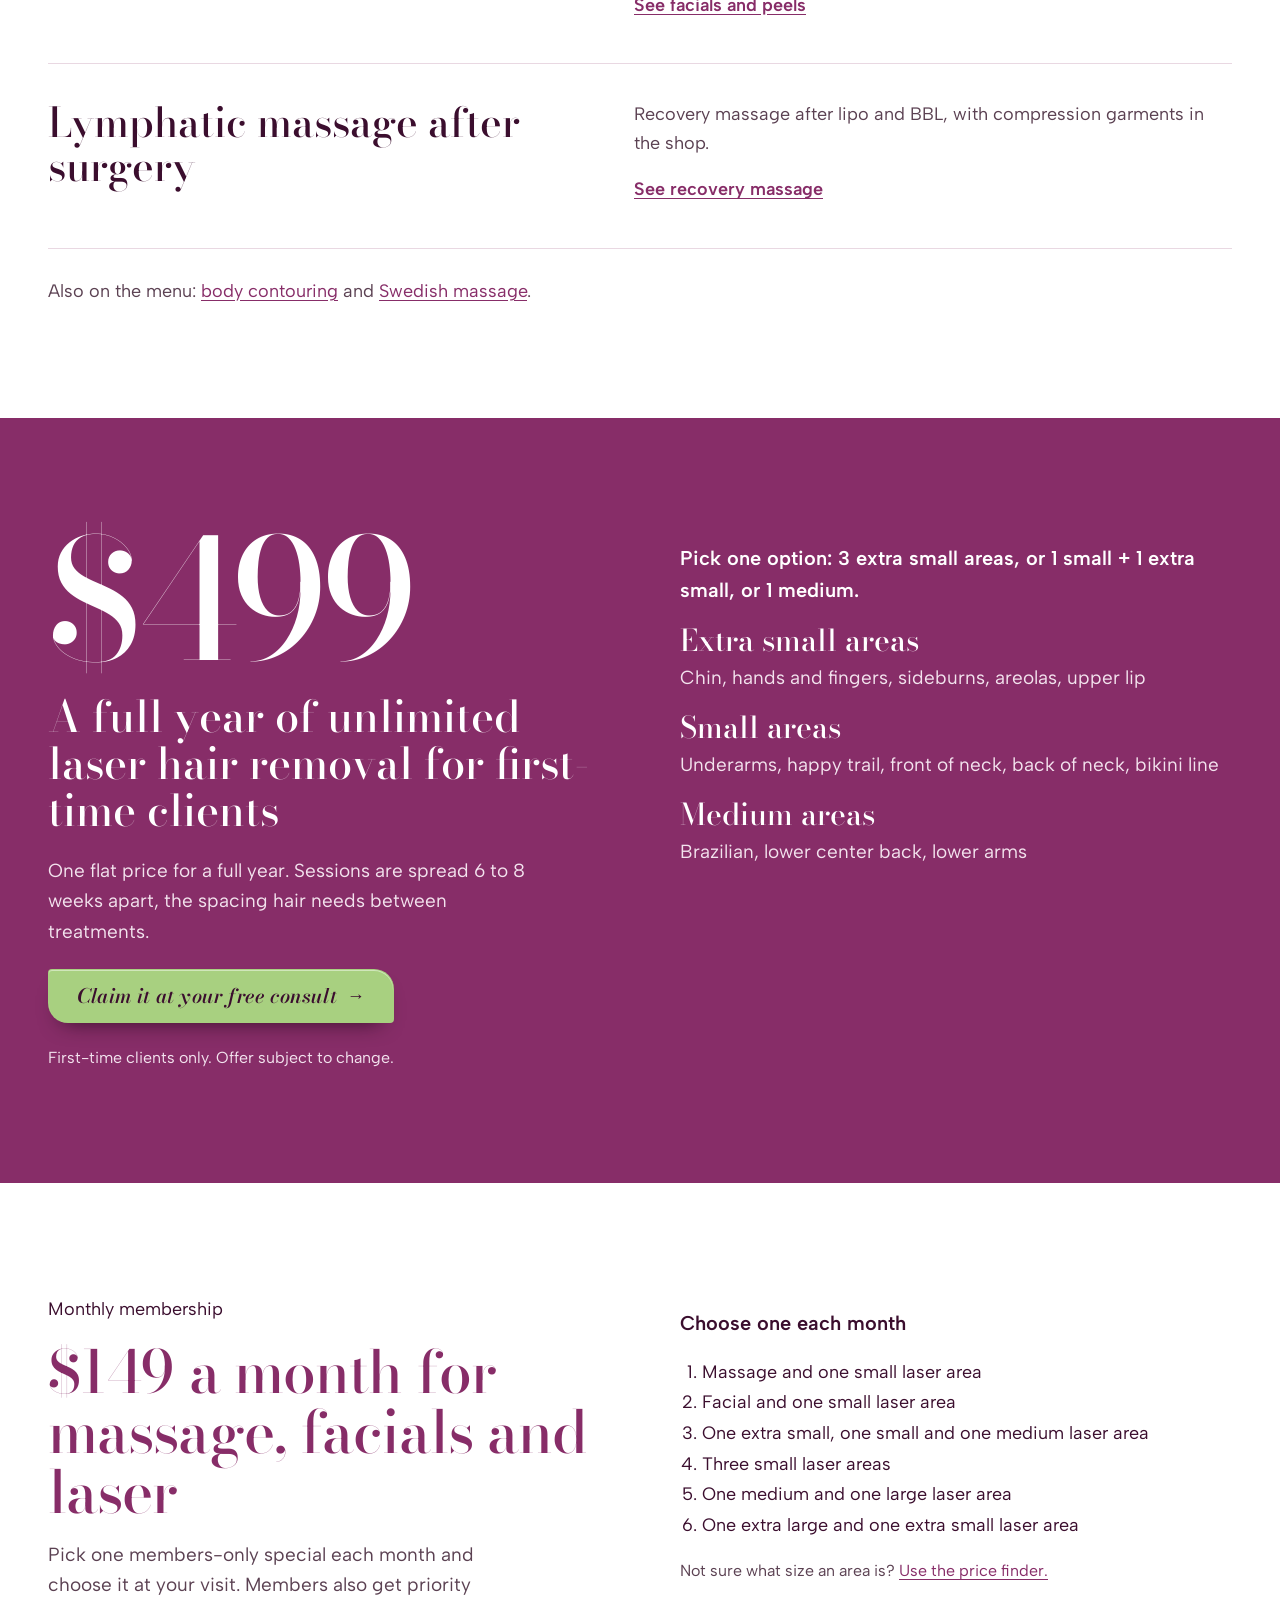
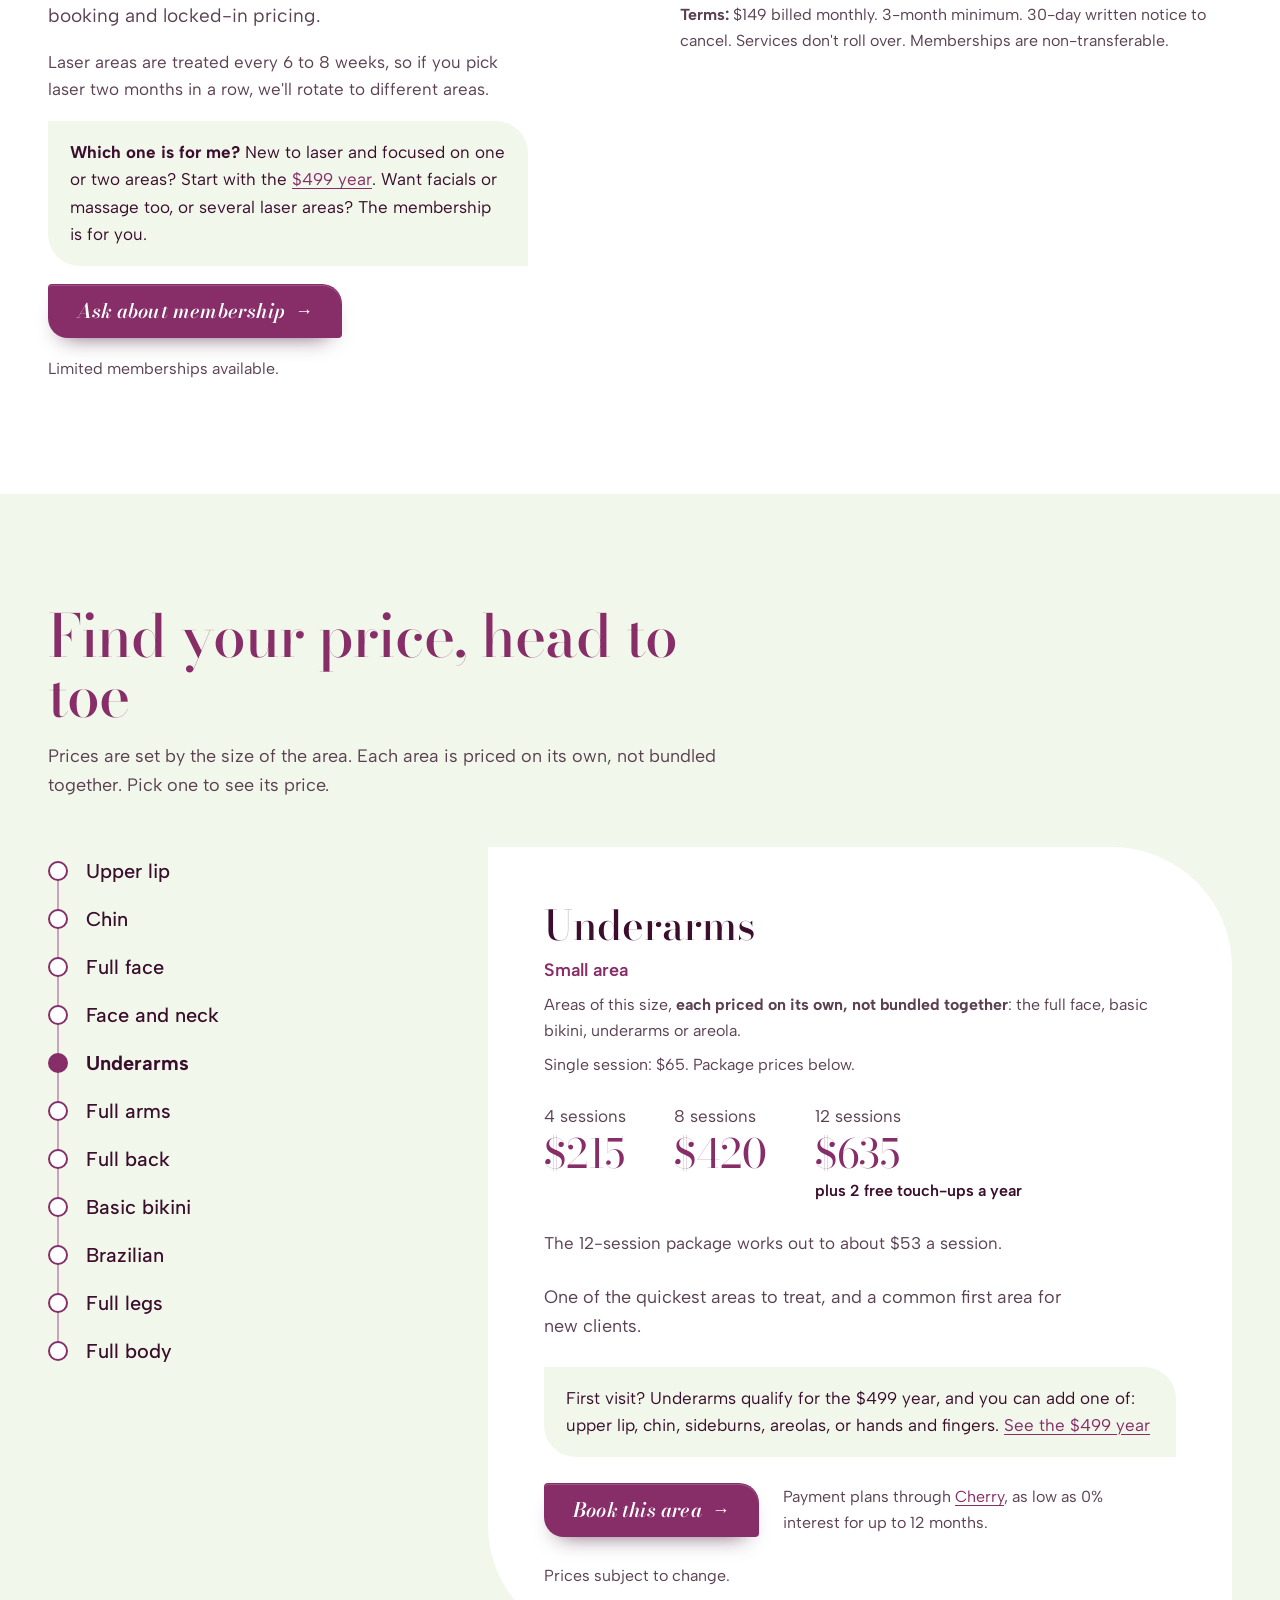
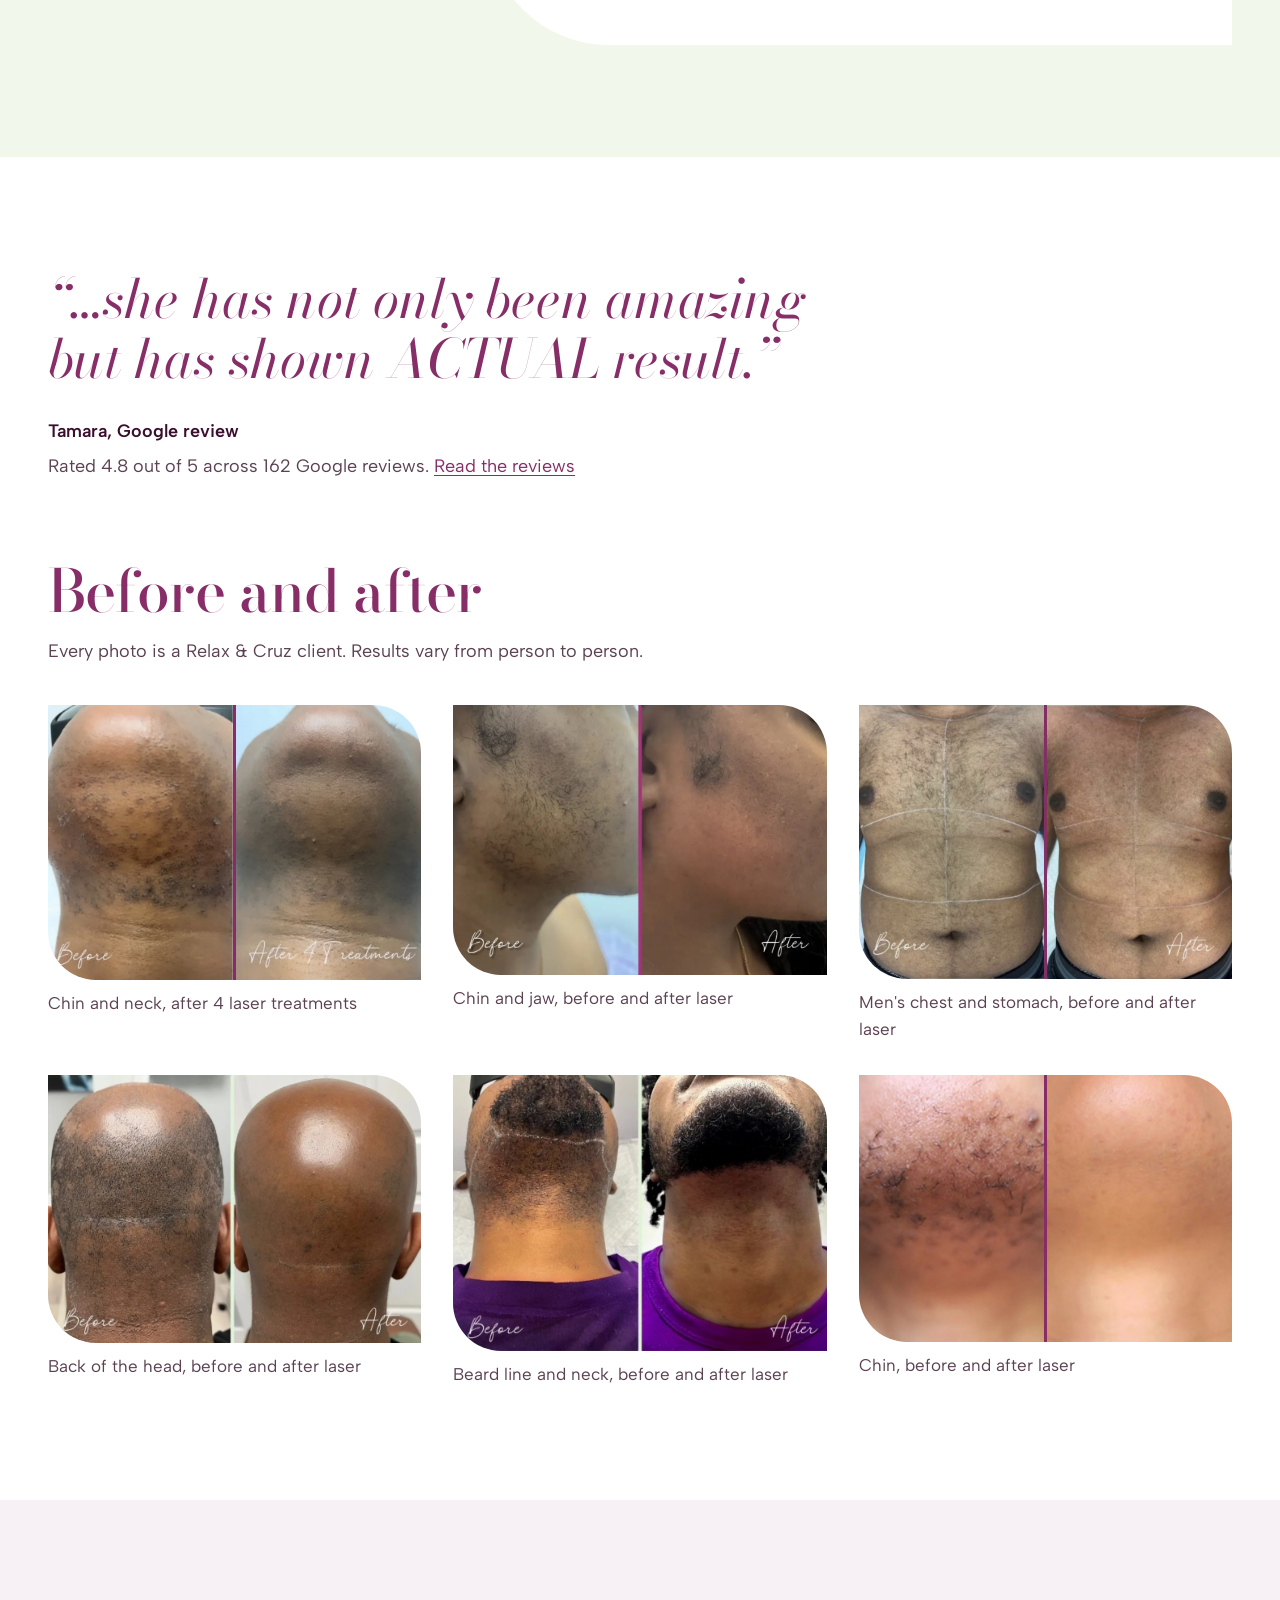
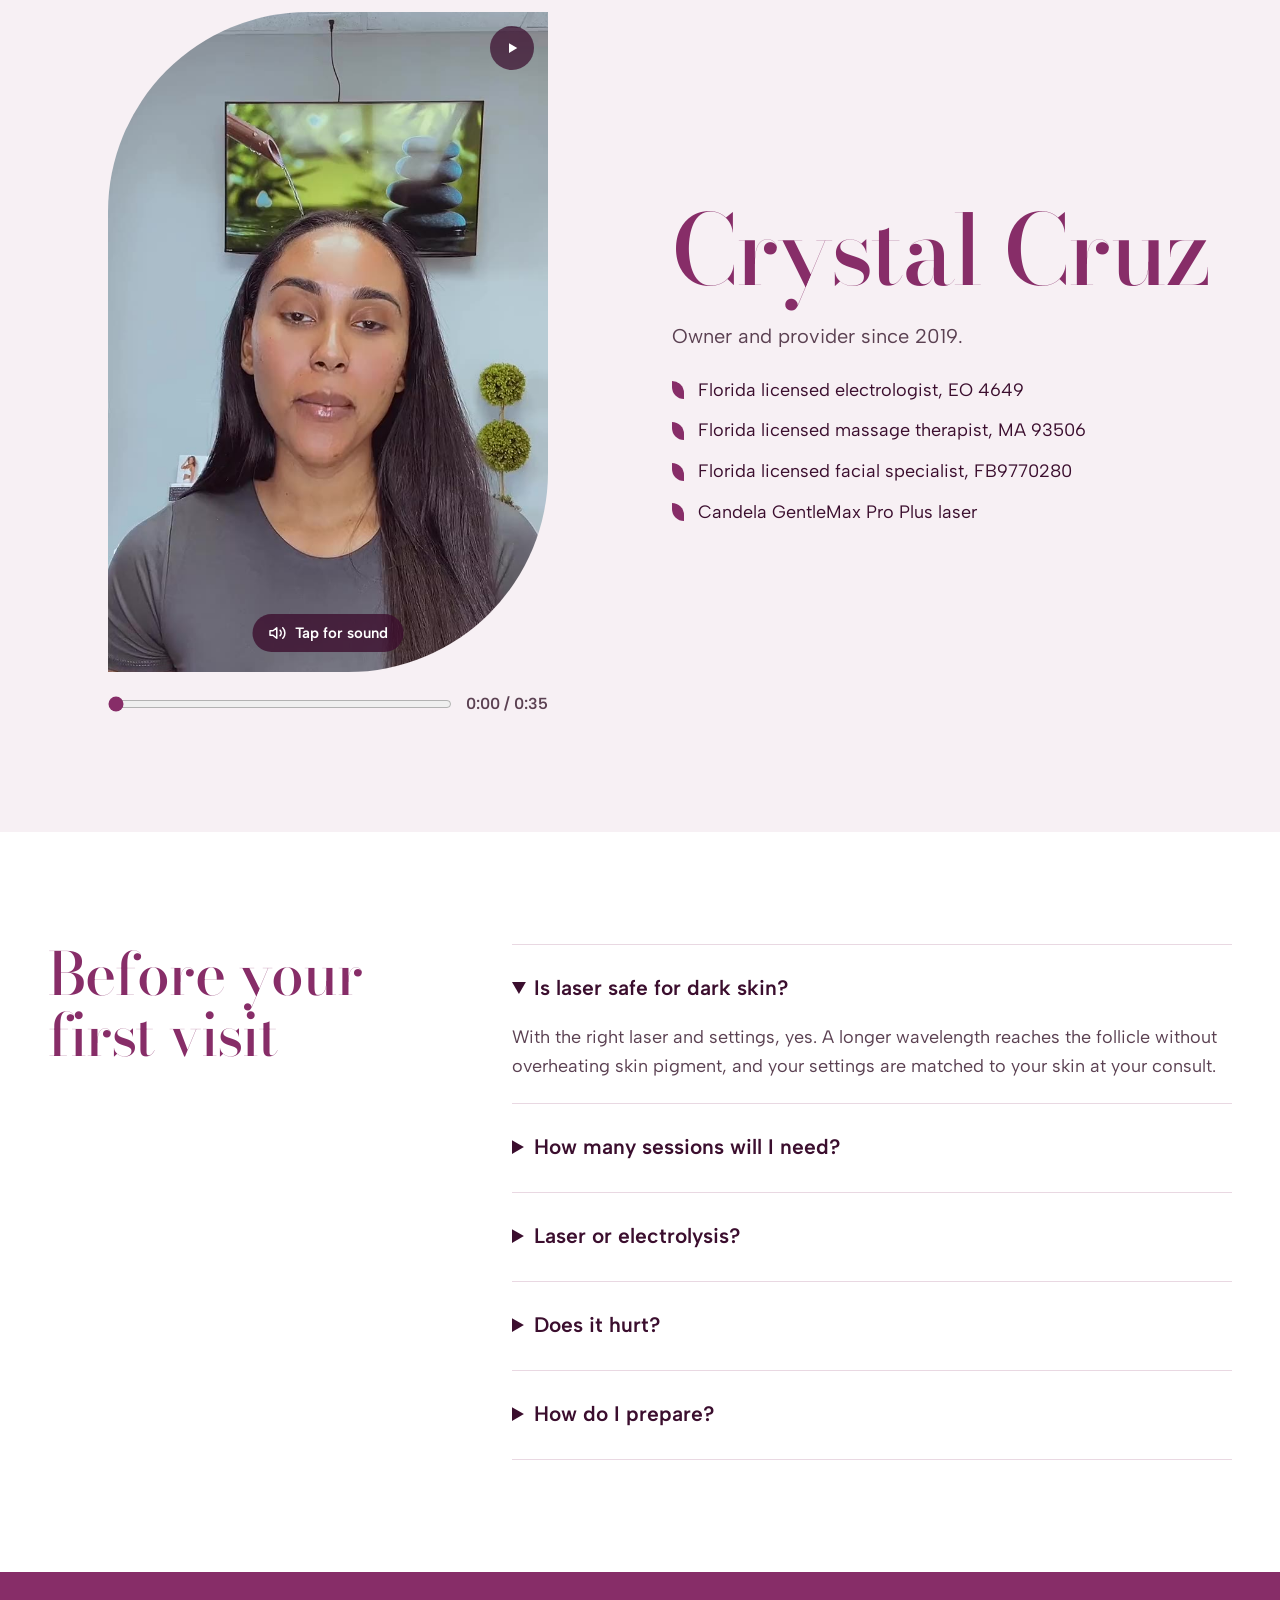
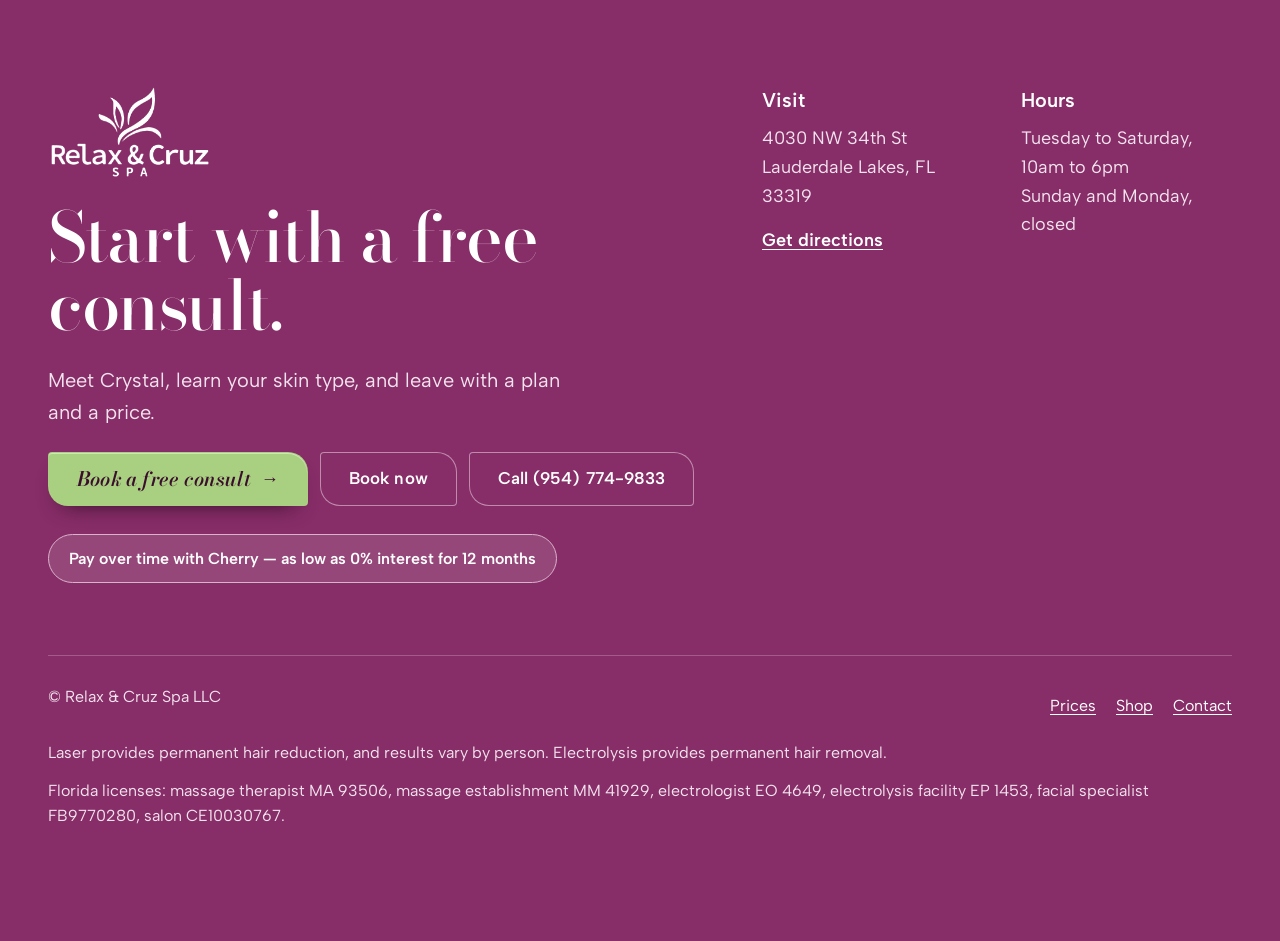
==== commit 0af75a0f: "Menu text in the brand purples Names use the logo plum and hints a softer mauve-plum; on the green l" ====
--- a/index.html
+++ b/index.html
@@ -20,7 +20,7 @@
 <link rel="preconnect" href="https://fonts.googleapis.com">
 <link rel="preconnect" href="https://fonts.gstatic.com" crossorigin>
 <link rel="stylesheet" href="https://fonts.googleapis.com/css2?family=Albert+Sans:wght@400;500;600;700&family=Bodoni+Moda:ital,opsz,wght@0,6..96,400..700;1,6..96,400..700&display=swap">
-<link rel="stylesheet" href="styles.css?v=3">
+<link rel="stylesheet" href="styles.css?v=4">
 <script type="application/ld+json">
 {
   "@context": "https://schema.org",
--- a/styles.css
+++ b/styles.css
@@ -669,9 +669,10 @@
 
 /* ===== Menu: names with a short hint, and a green leaf that glides between them ===== */
 .nav a { display: flex; flex-direction: column; text-decoration: none; }
-.nav a:hover, .nav a[aria-current="page"] { text-decoration: none; color: var(--plum-ink); }
-.nav-name { font-weight: 700; color: var(--plum-ink); }
-.nav-hint { font: italic 500 14px/1.25 var(--display); color: var(--text); }
+.nav a:hover, .nav a[aria-current="page"] { text-decoration: none; color: var(--plum); }
+.nav-name { font-weight: 700; color: var(--plum); }
+.nav-hint { font: italic 500 14px/1.25 var(--display); color: var(--plum-line); }
+/* On the green leaf the hint darkens so it stays easy to read */
 .nav a:hover .nav-hint, .nav a.is-lit .nav-hint { color: var(--plum-ink); }
 .nav-glider { display: none; }
 @media (min-width: 1181px) {
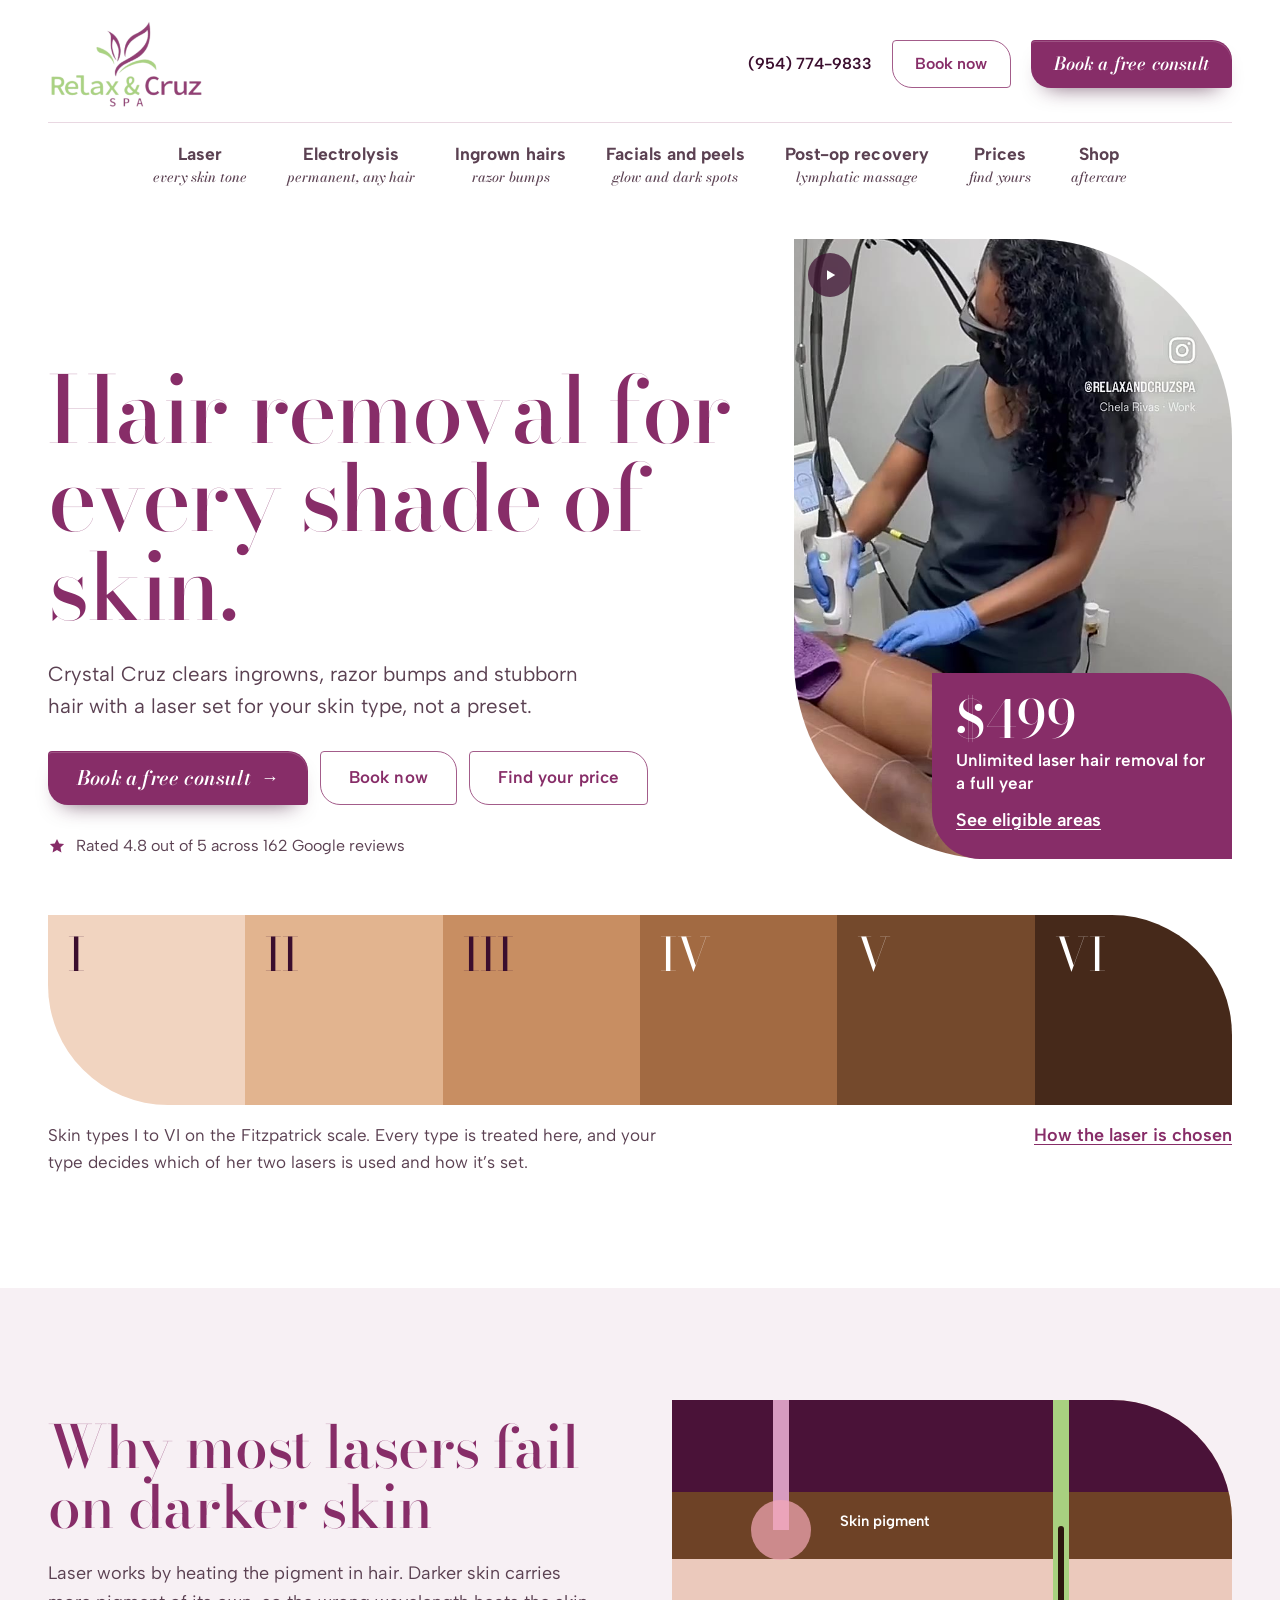
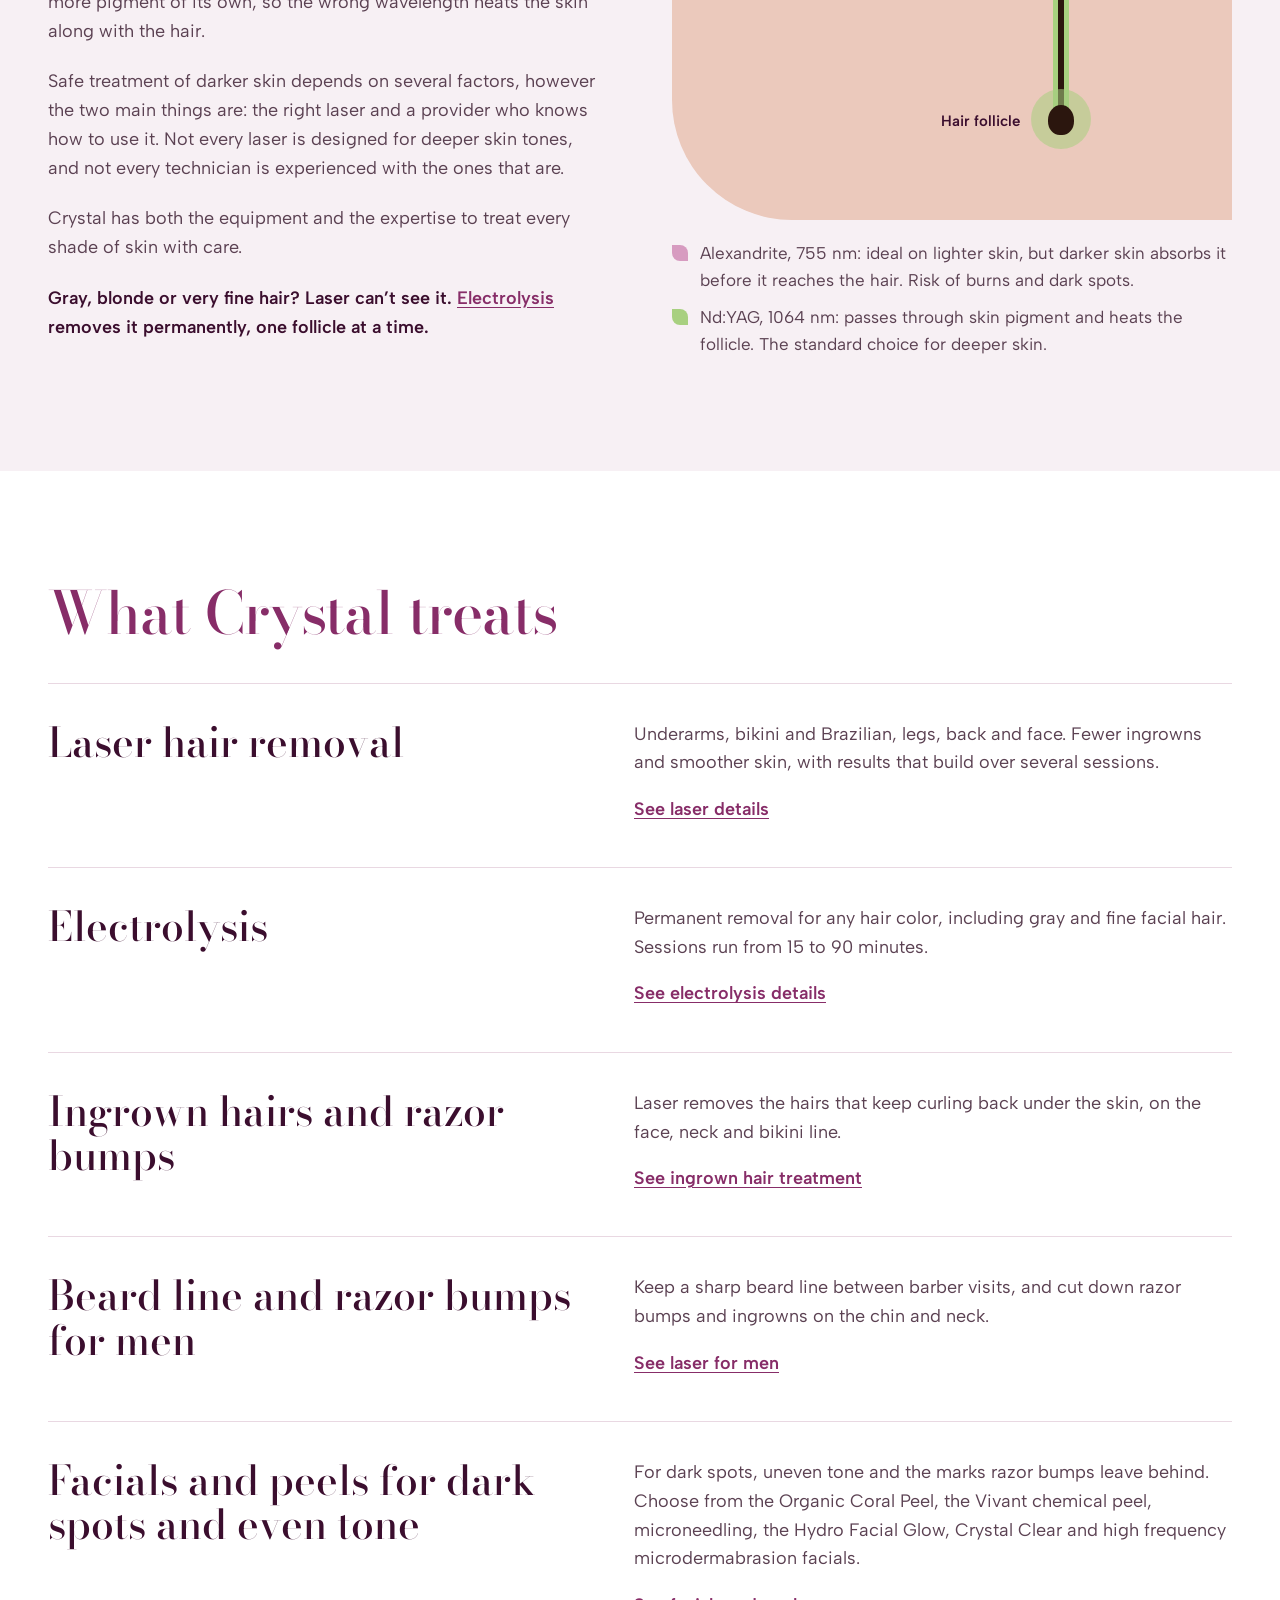
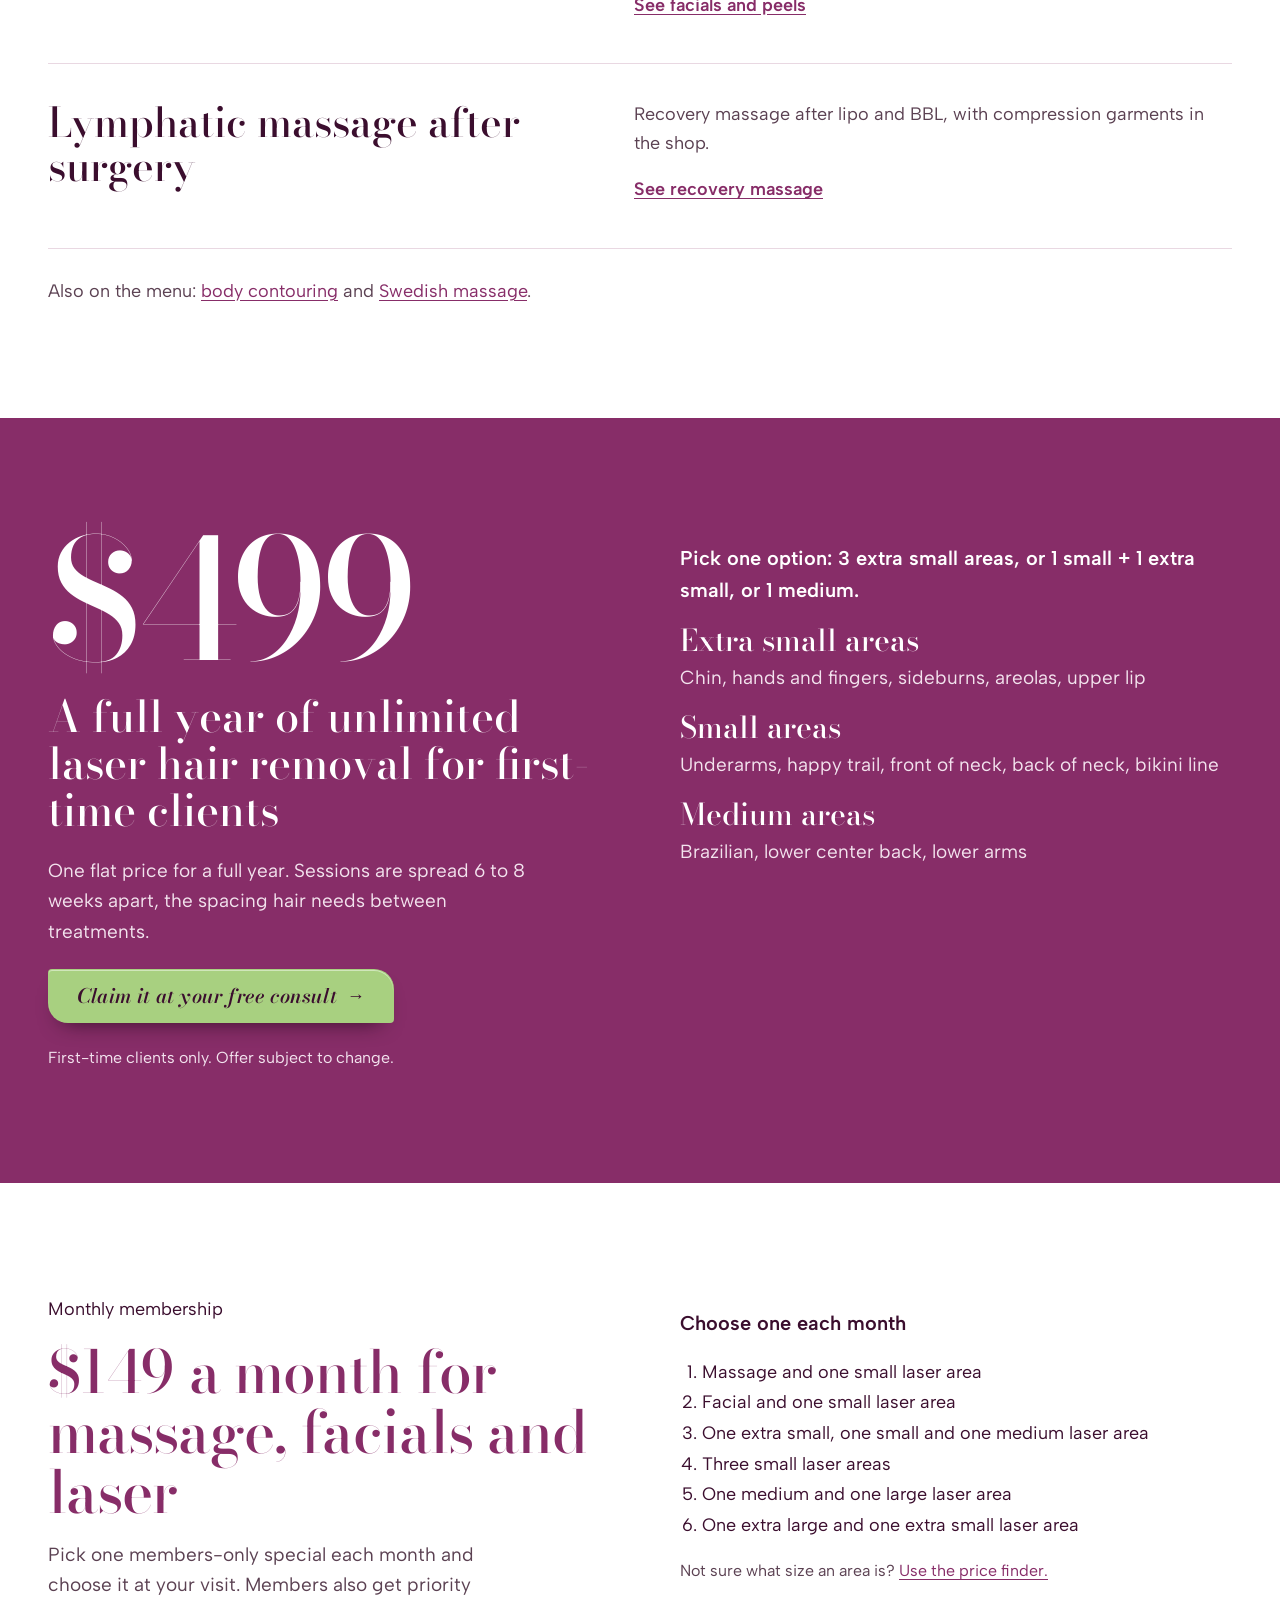
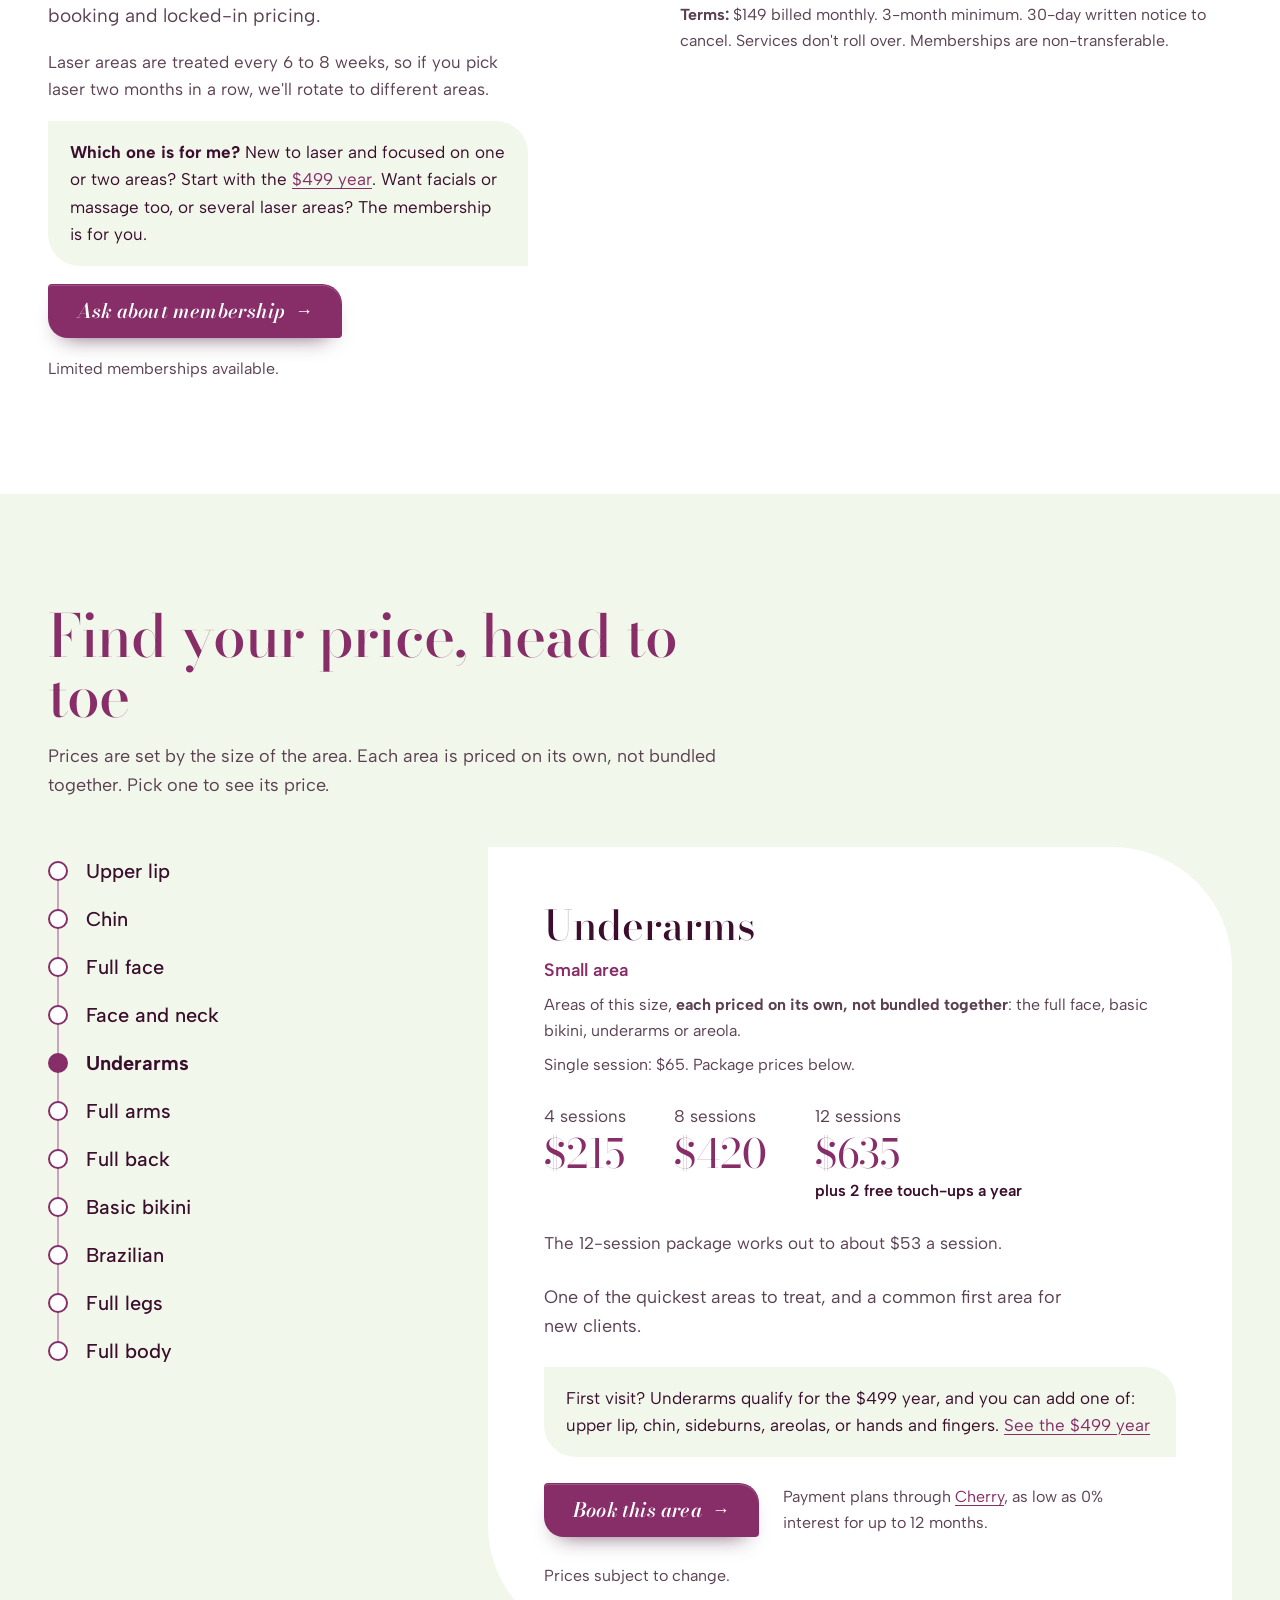
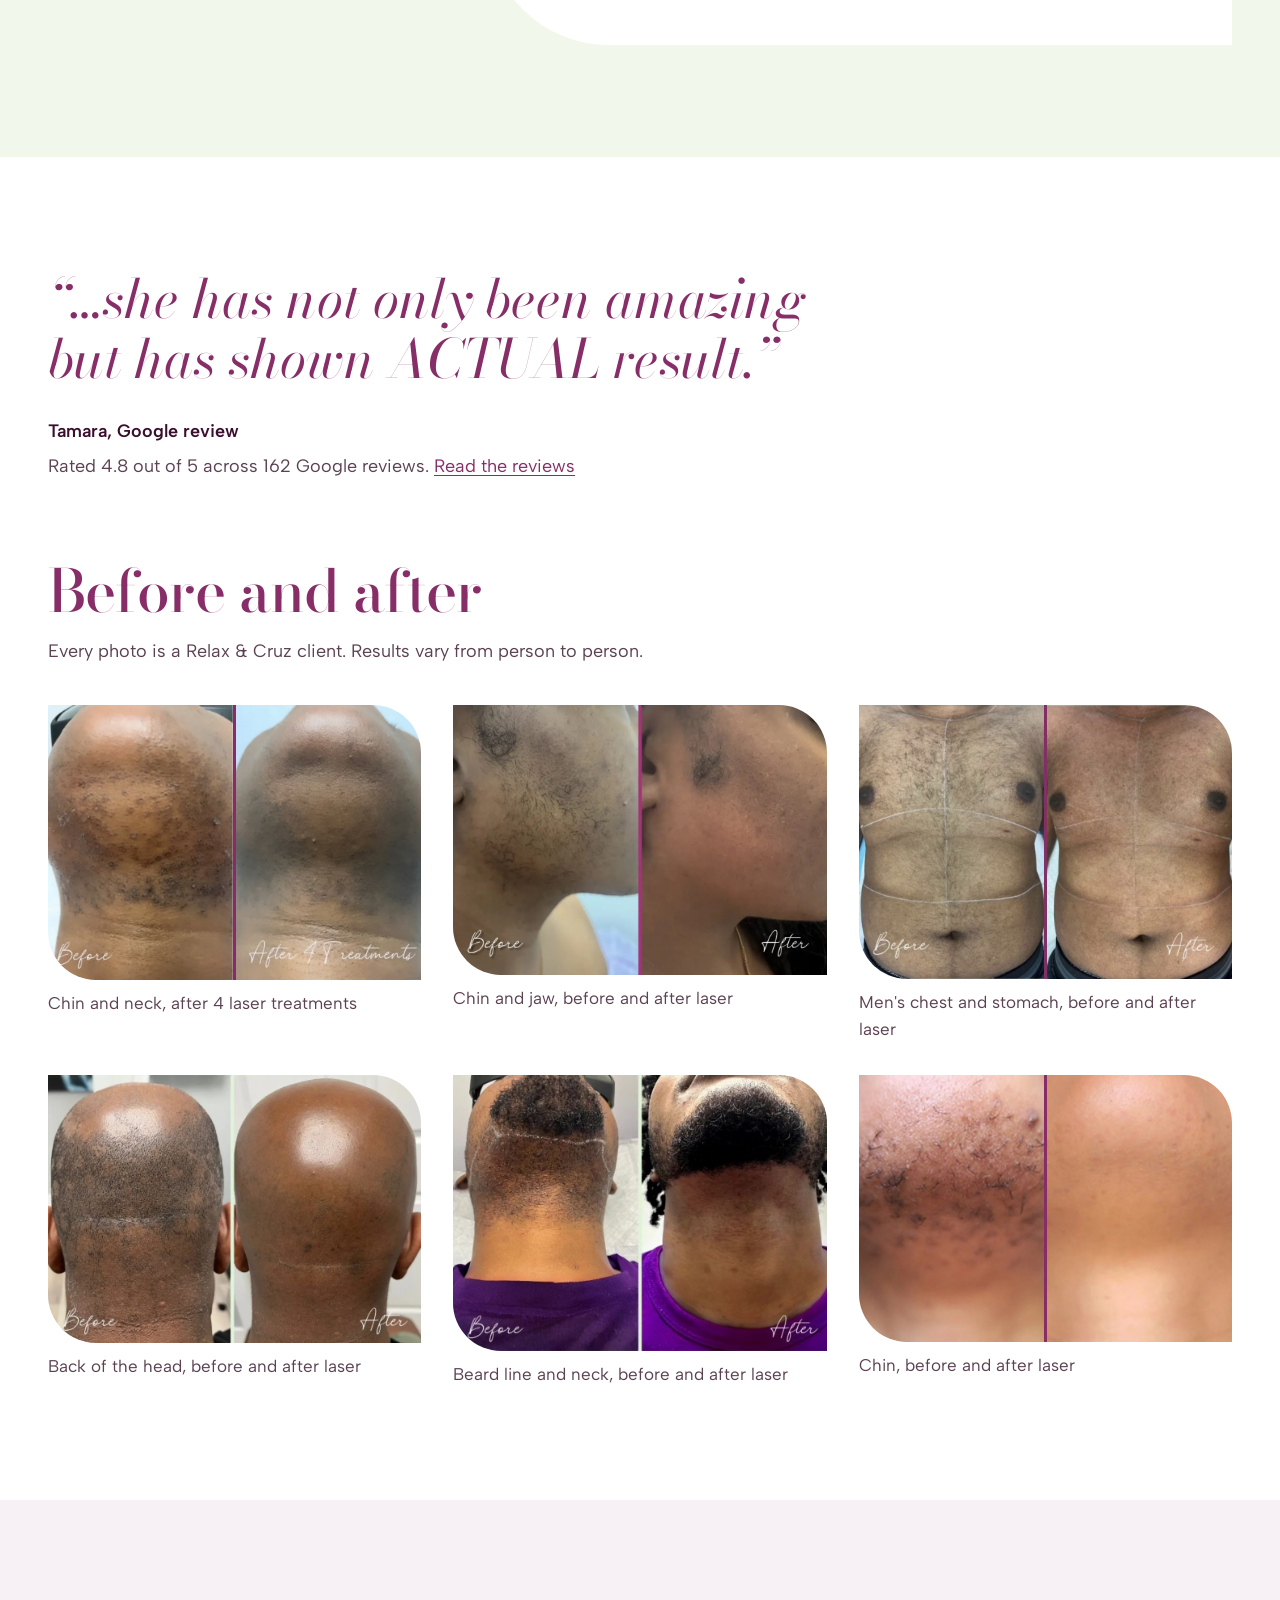
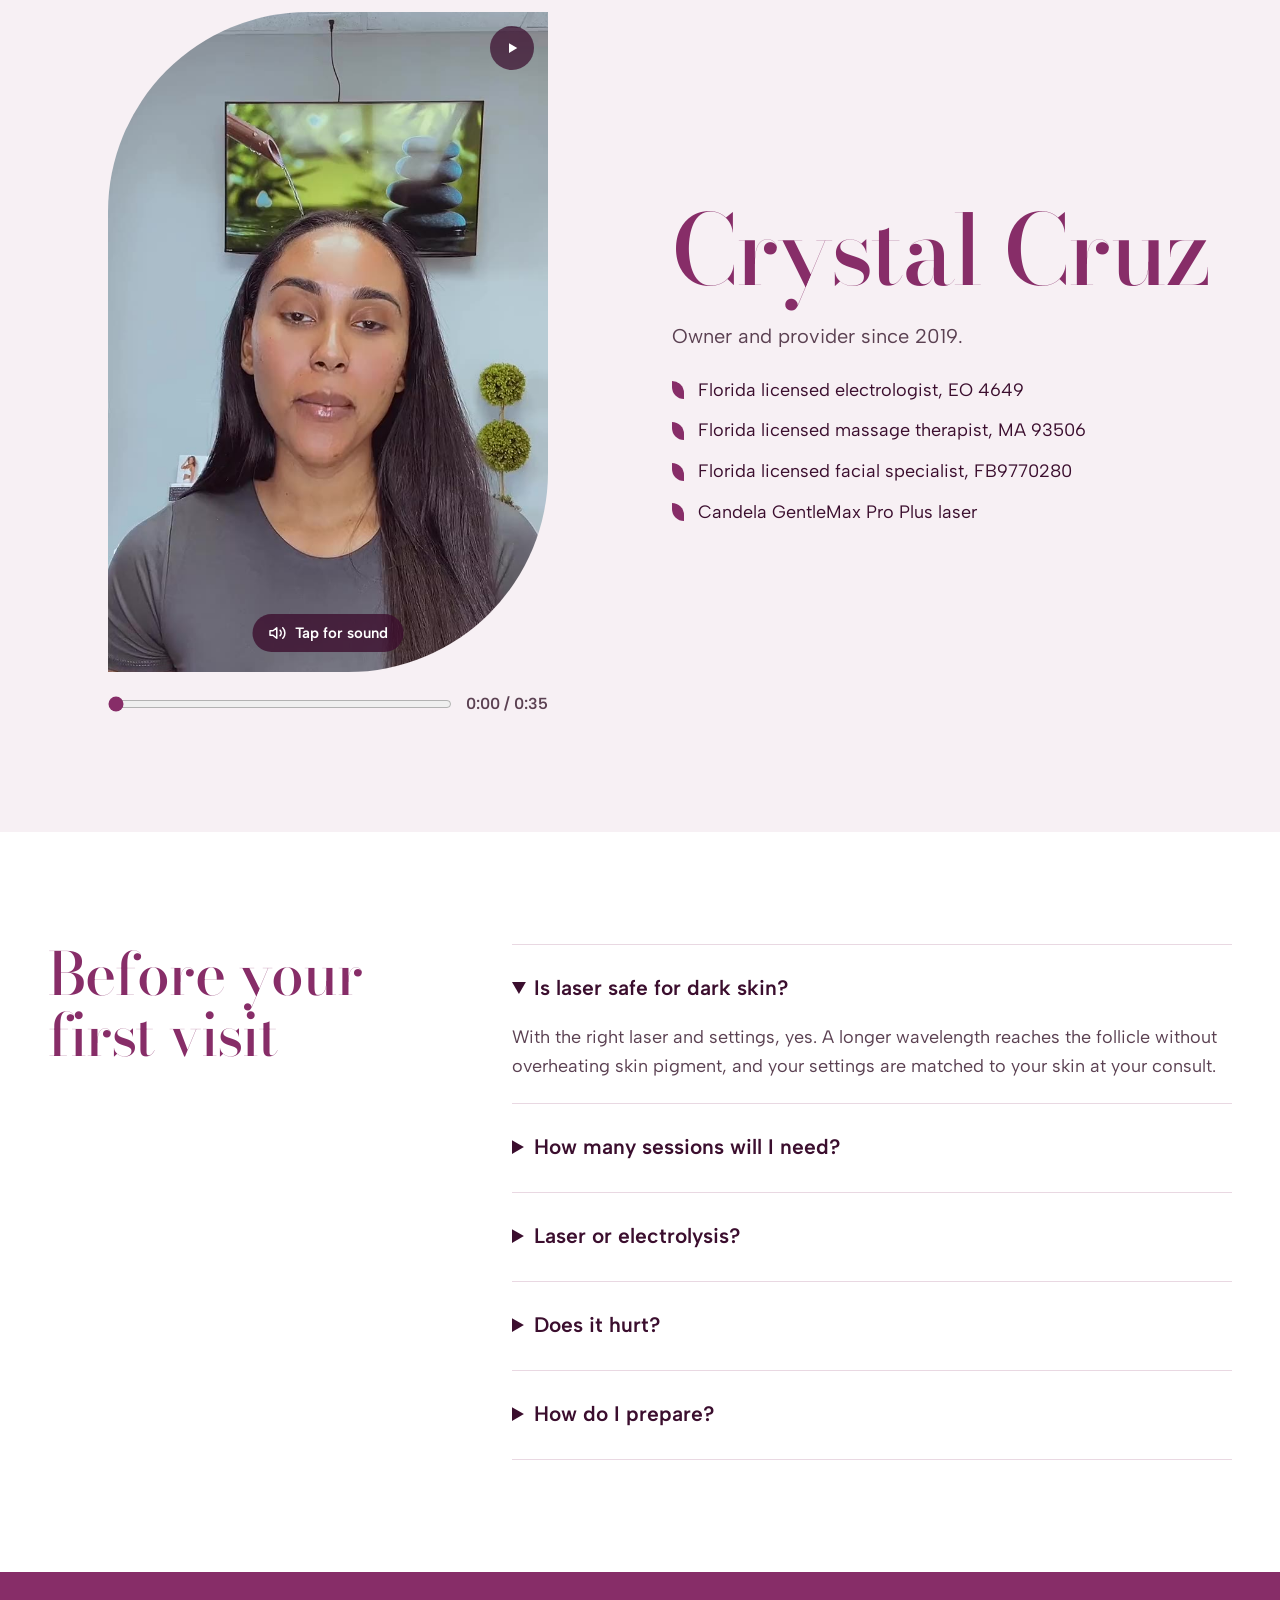
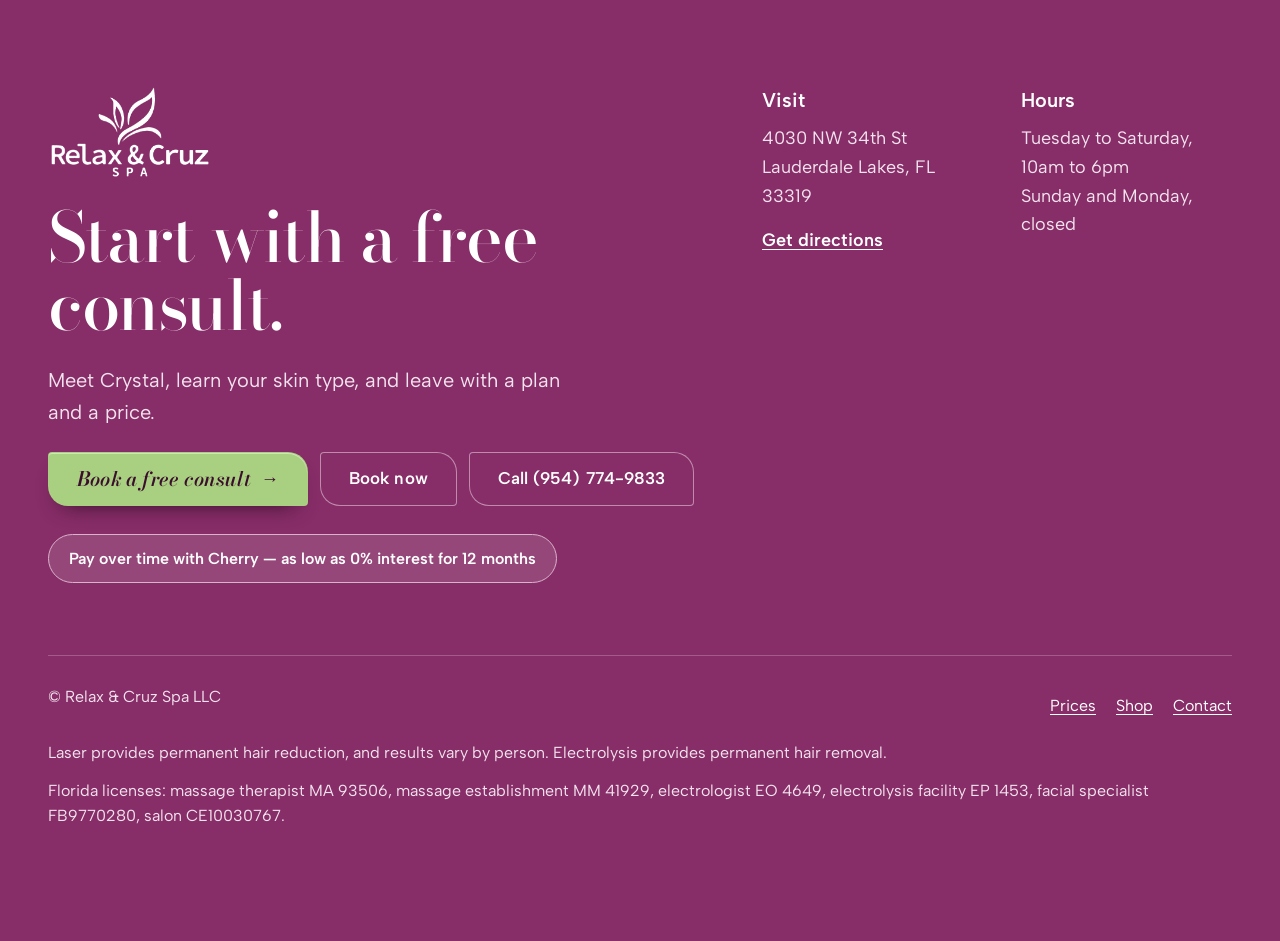
==== commit 3bf9b91b: "Menu text in the same colour as the intro paragraph Co-Authored-By: Claude Opus 5.5 <noreply@anthrop" ====
--- a/index.html
+++ b/index.html
@@ -20,7 +20,7 @@
 <link rel="preconnect" href="https://fonts.googleapis.com">
 <link rel="preconnect" href="https://fonts.gstatic.com" crossorigin>
 <link rel="stylesheet" href="https://fonts.googleapis.com/css2?family=Albert+Sans:wght@400;500;600;700&family=Bodoni+Moda:ital,opsz,wght@0,6..96,400..700;1,6..96,400..700&display=swap">
-<link rel="stylesheet" href="styles.css?v=4">
+<link rel="stylesheet" href="styles.css?v=5">
 <script type="application/ld+json">
 {
   "@context": "https://schema.org",
--- a/styles.css
+++ b/styles.css
@@ -669,9 +669,10 @@
 
 /* ===== Menu: names with a short hint, and a green leaf that glides between them ===== */
 .nav a { display: flex; flex-direction: column; text-decoration: none; }
-.nav a:hover, .nav a[aria-current="page"] { text-decoration: none; color: var(--plum); }
-.nav-name { font-weight: 700; color: var(--plum); }
-.nav-hint { font: italic 500 14px/1.25 var(--display); color: var(--plum-line); }
+/* Same colour as the intro paragraph under the headline */
+.nav a:hover, .nav a[aria-current="page"] { text-decoration: none; color: var(--text); }
+.nav-name { font-weight: 700; color: var(--text); }
+.nav-hint { font: italic 500 14px/1.25 var(--display); color: var(--text); }
 /* On the green leaf the hint darkens so it stays easy to read */
 .nav a:hover .nav-hint, .nav a.is-lit .nav-hint { color: var(--plum-ink); }
 .nav-glider { display: none; }
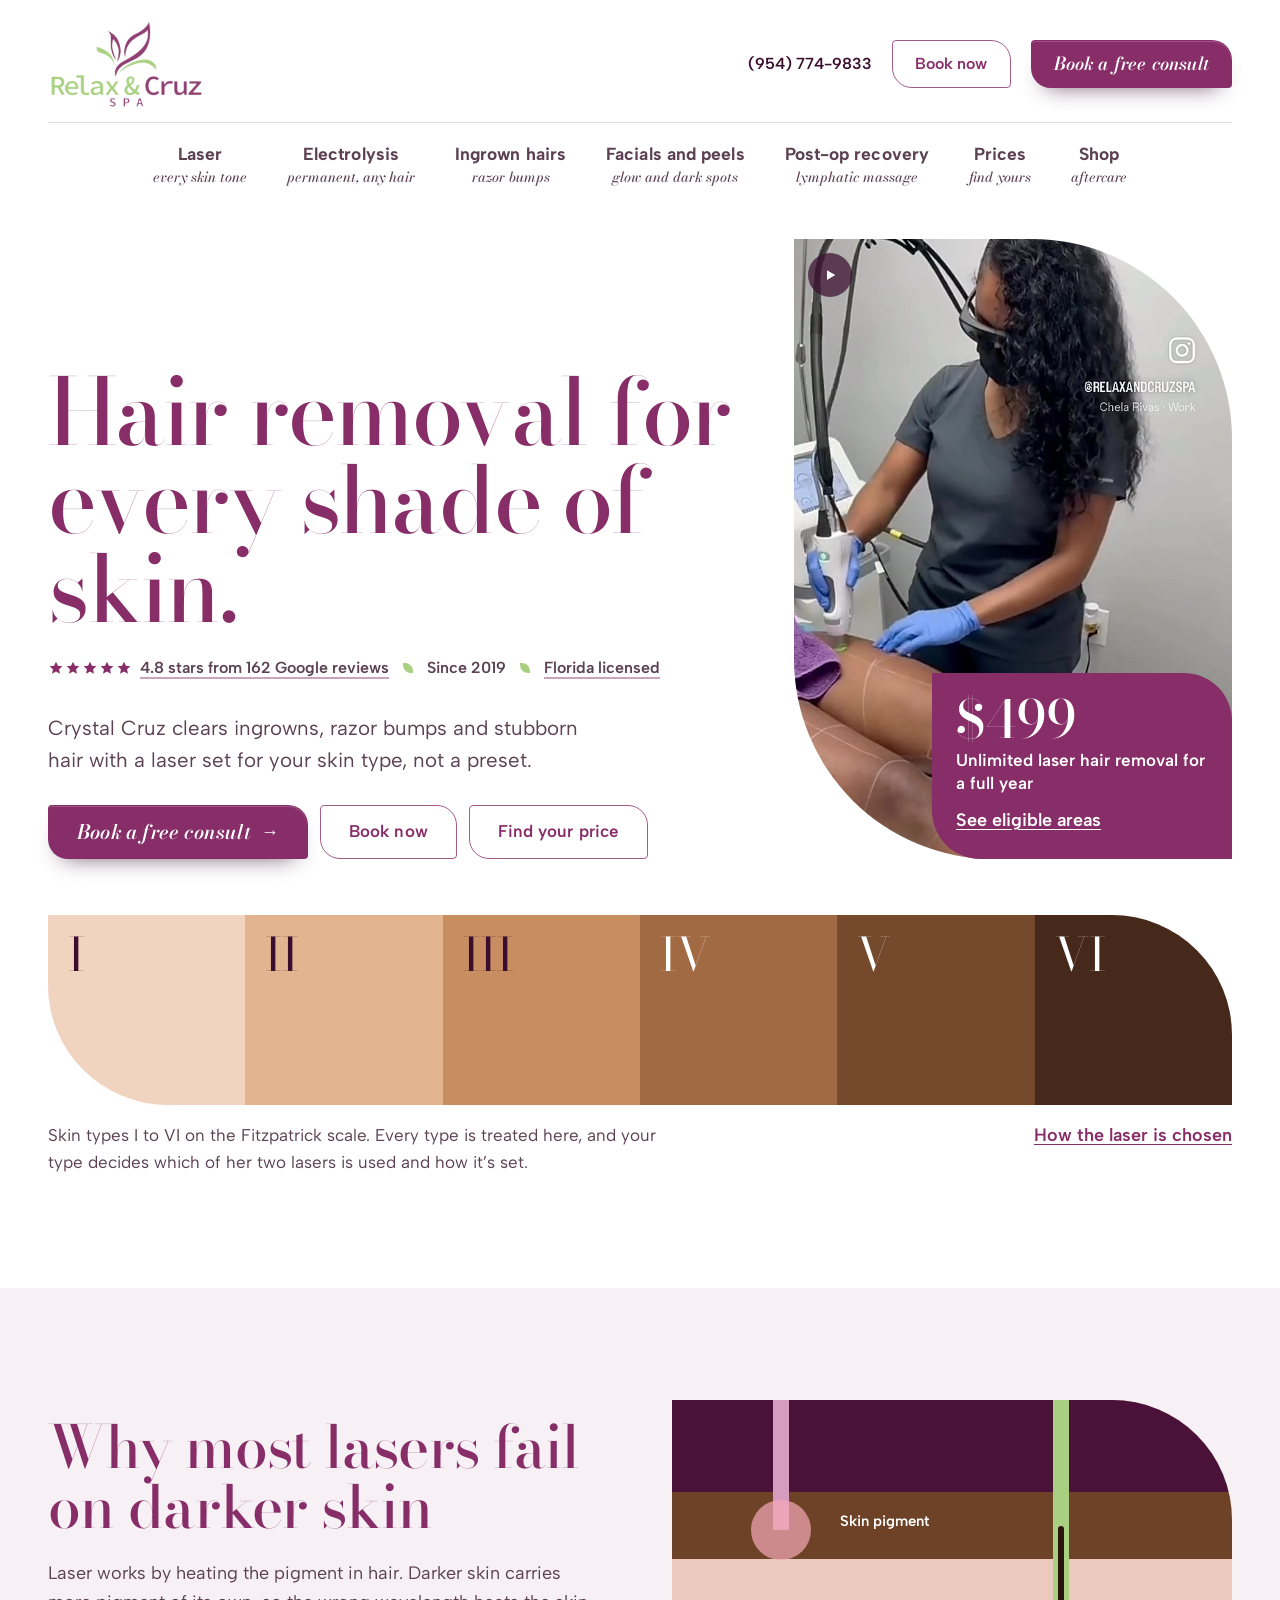
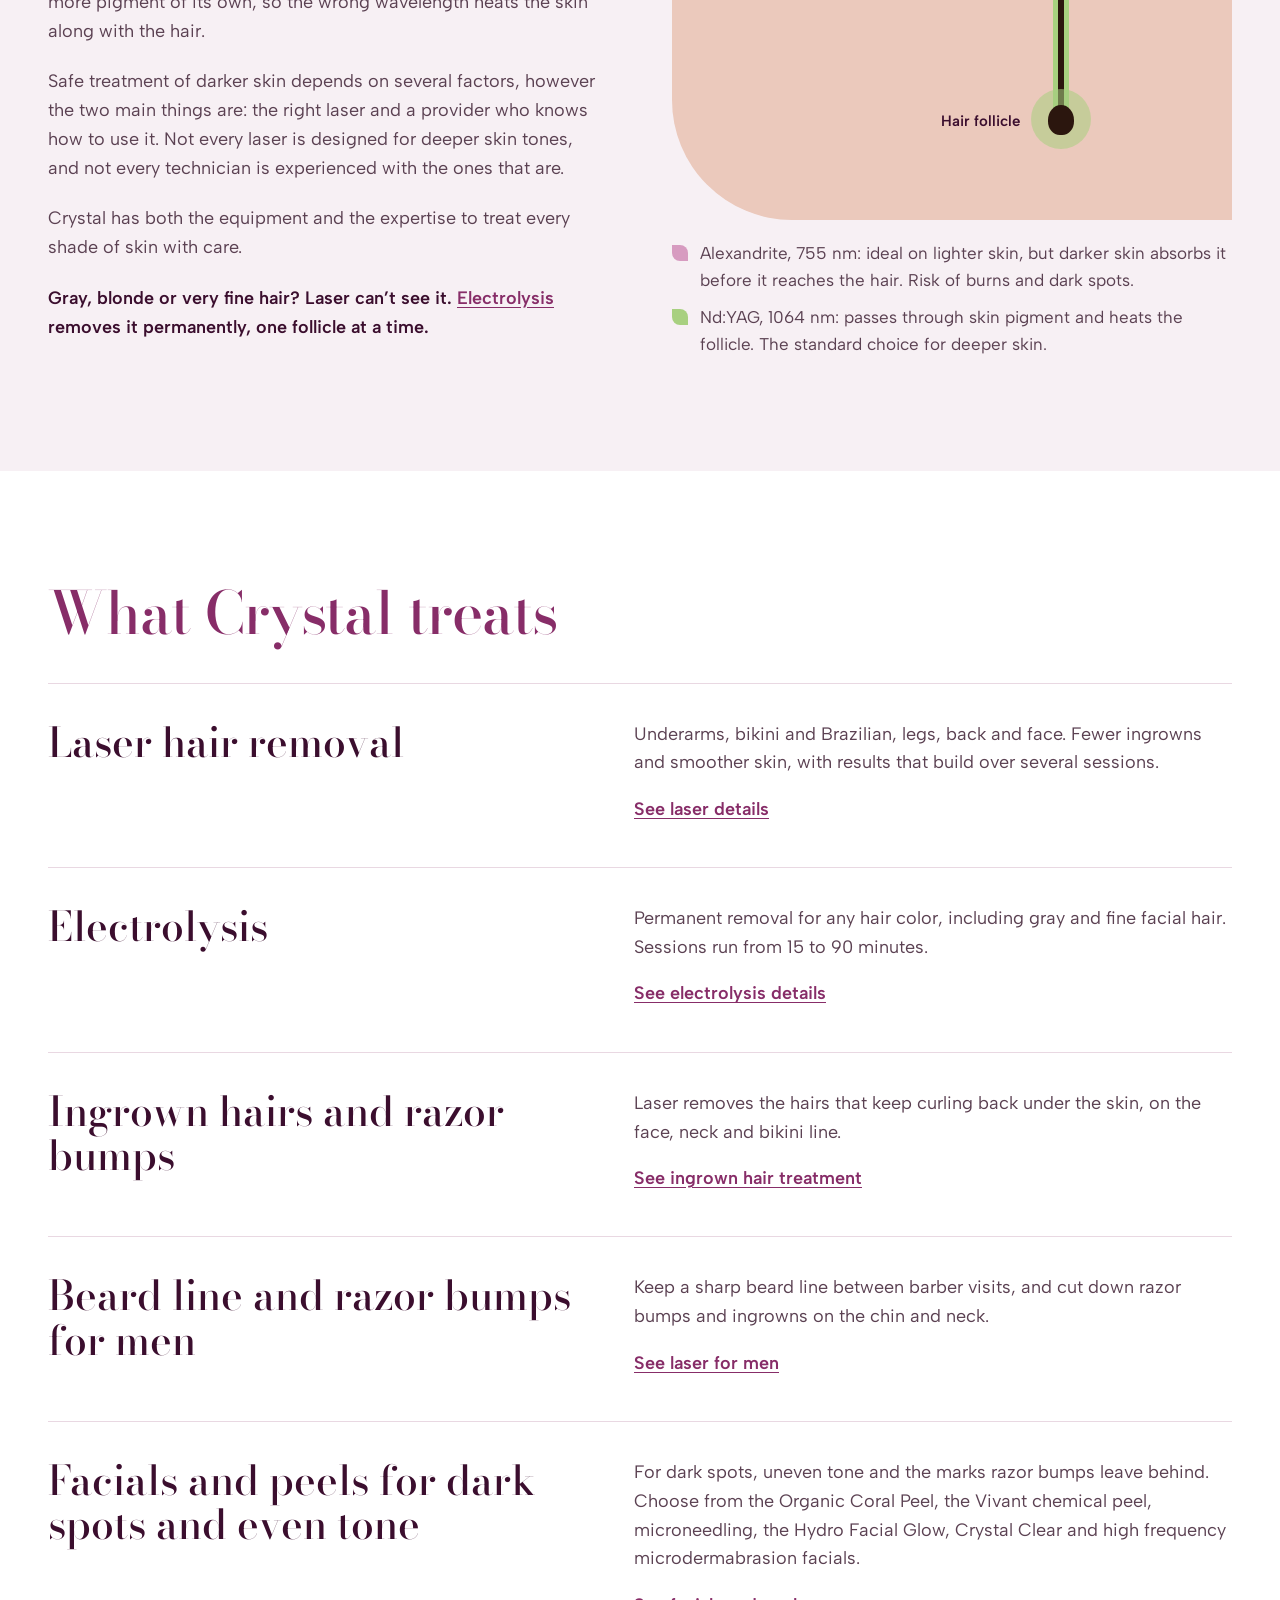
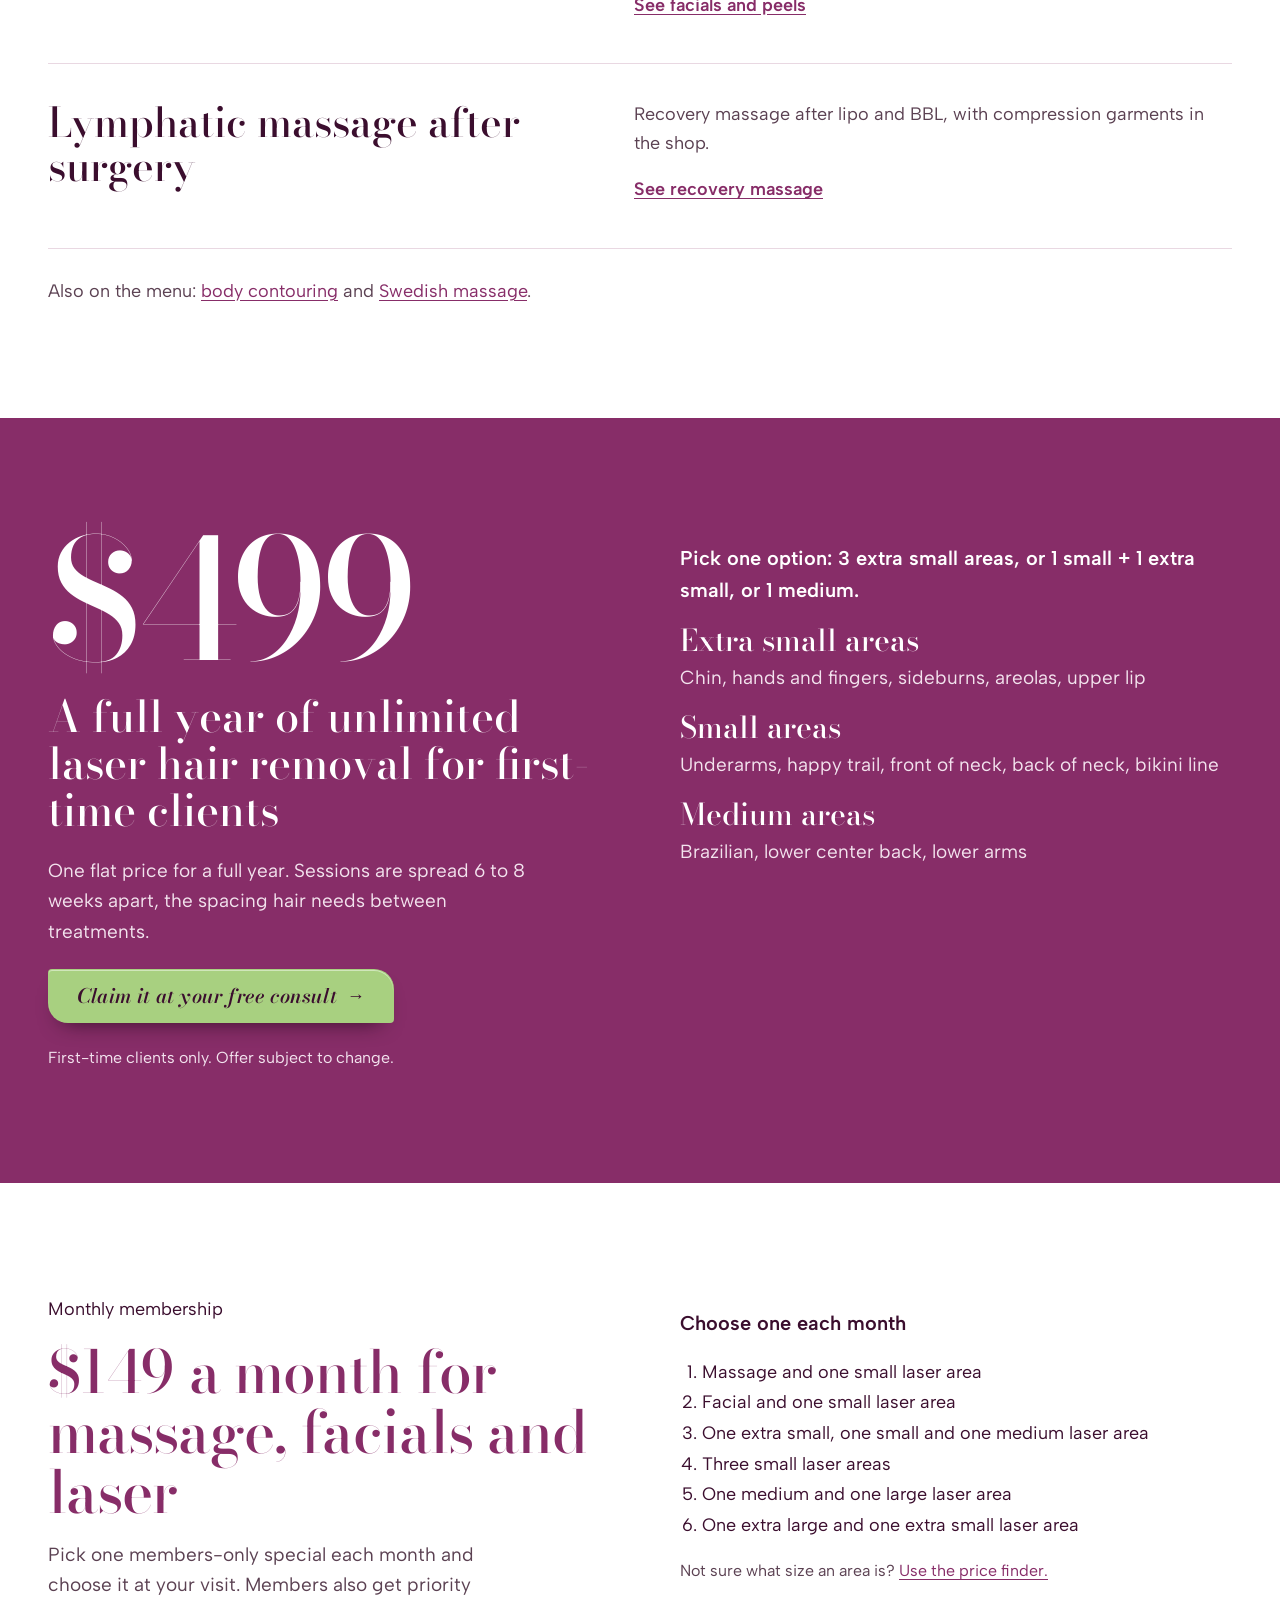
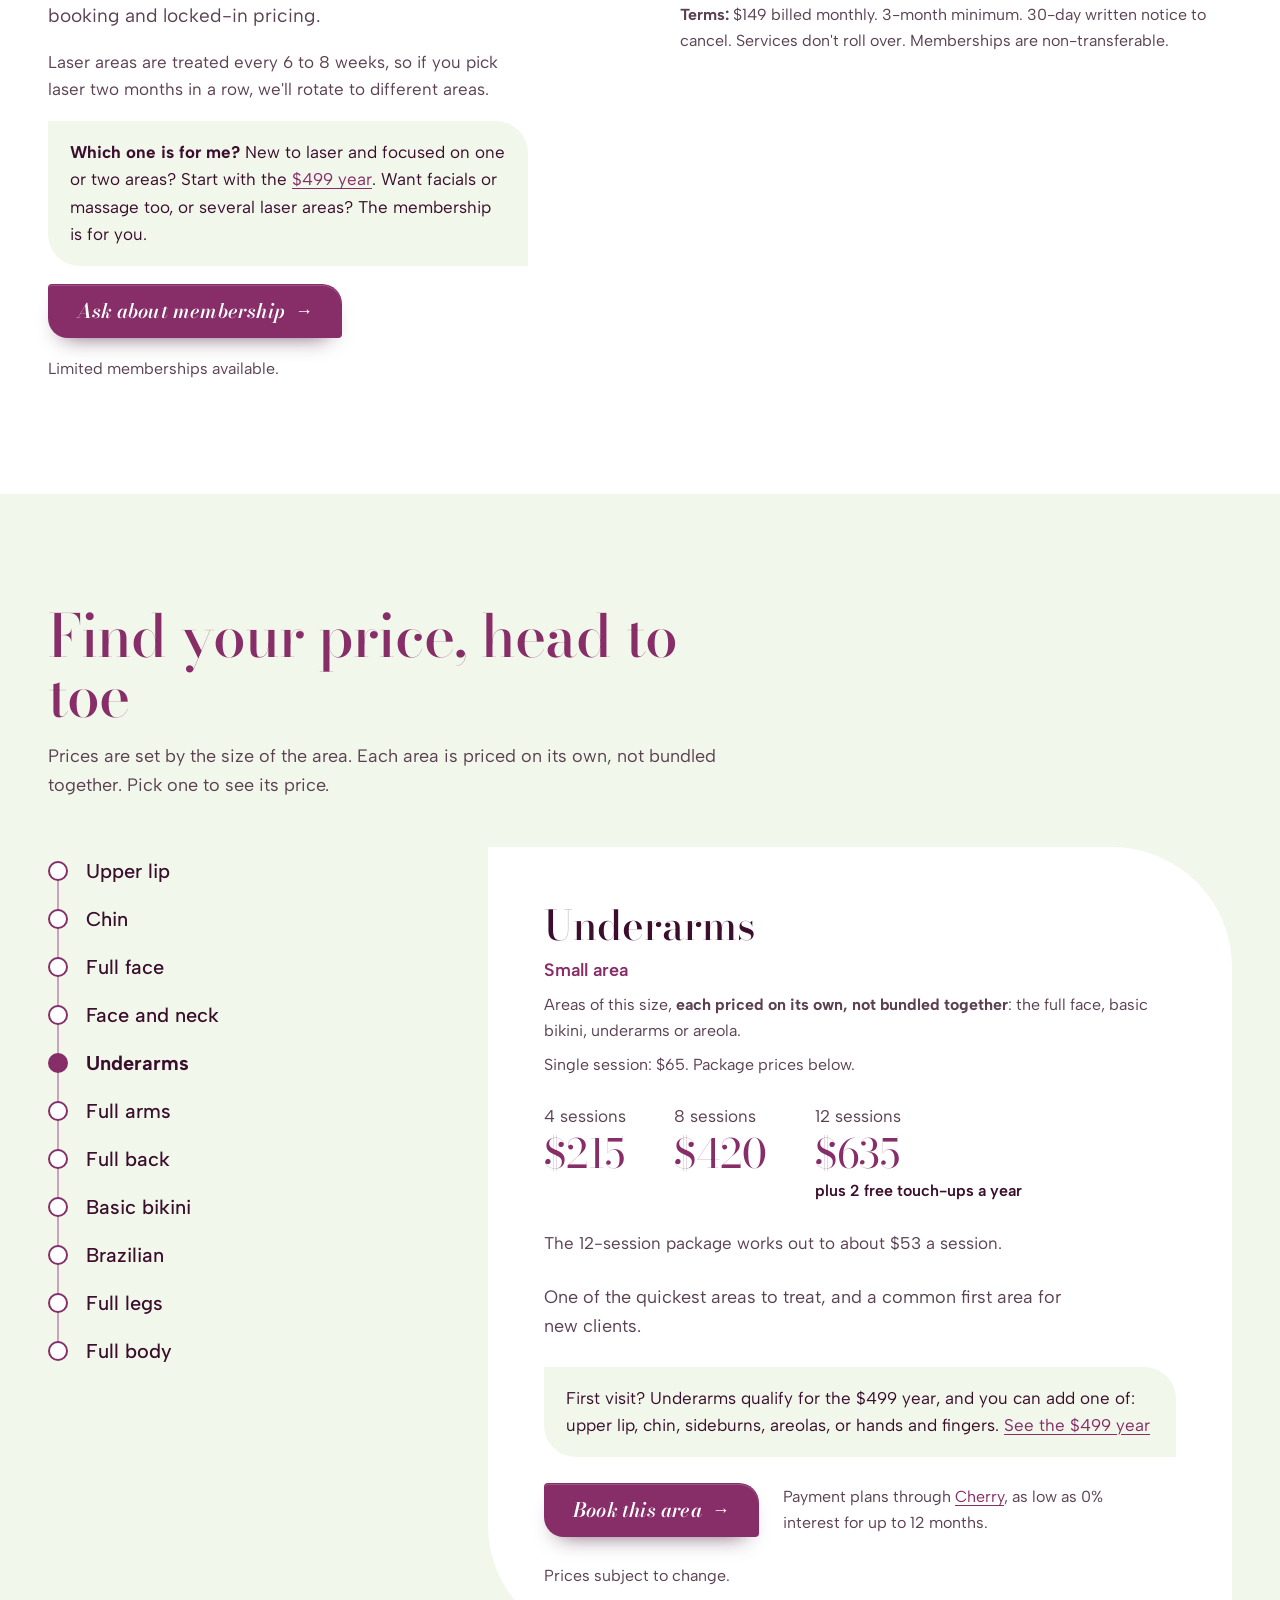
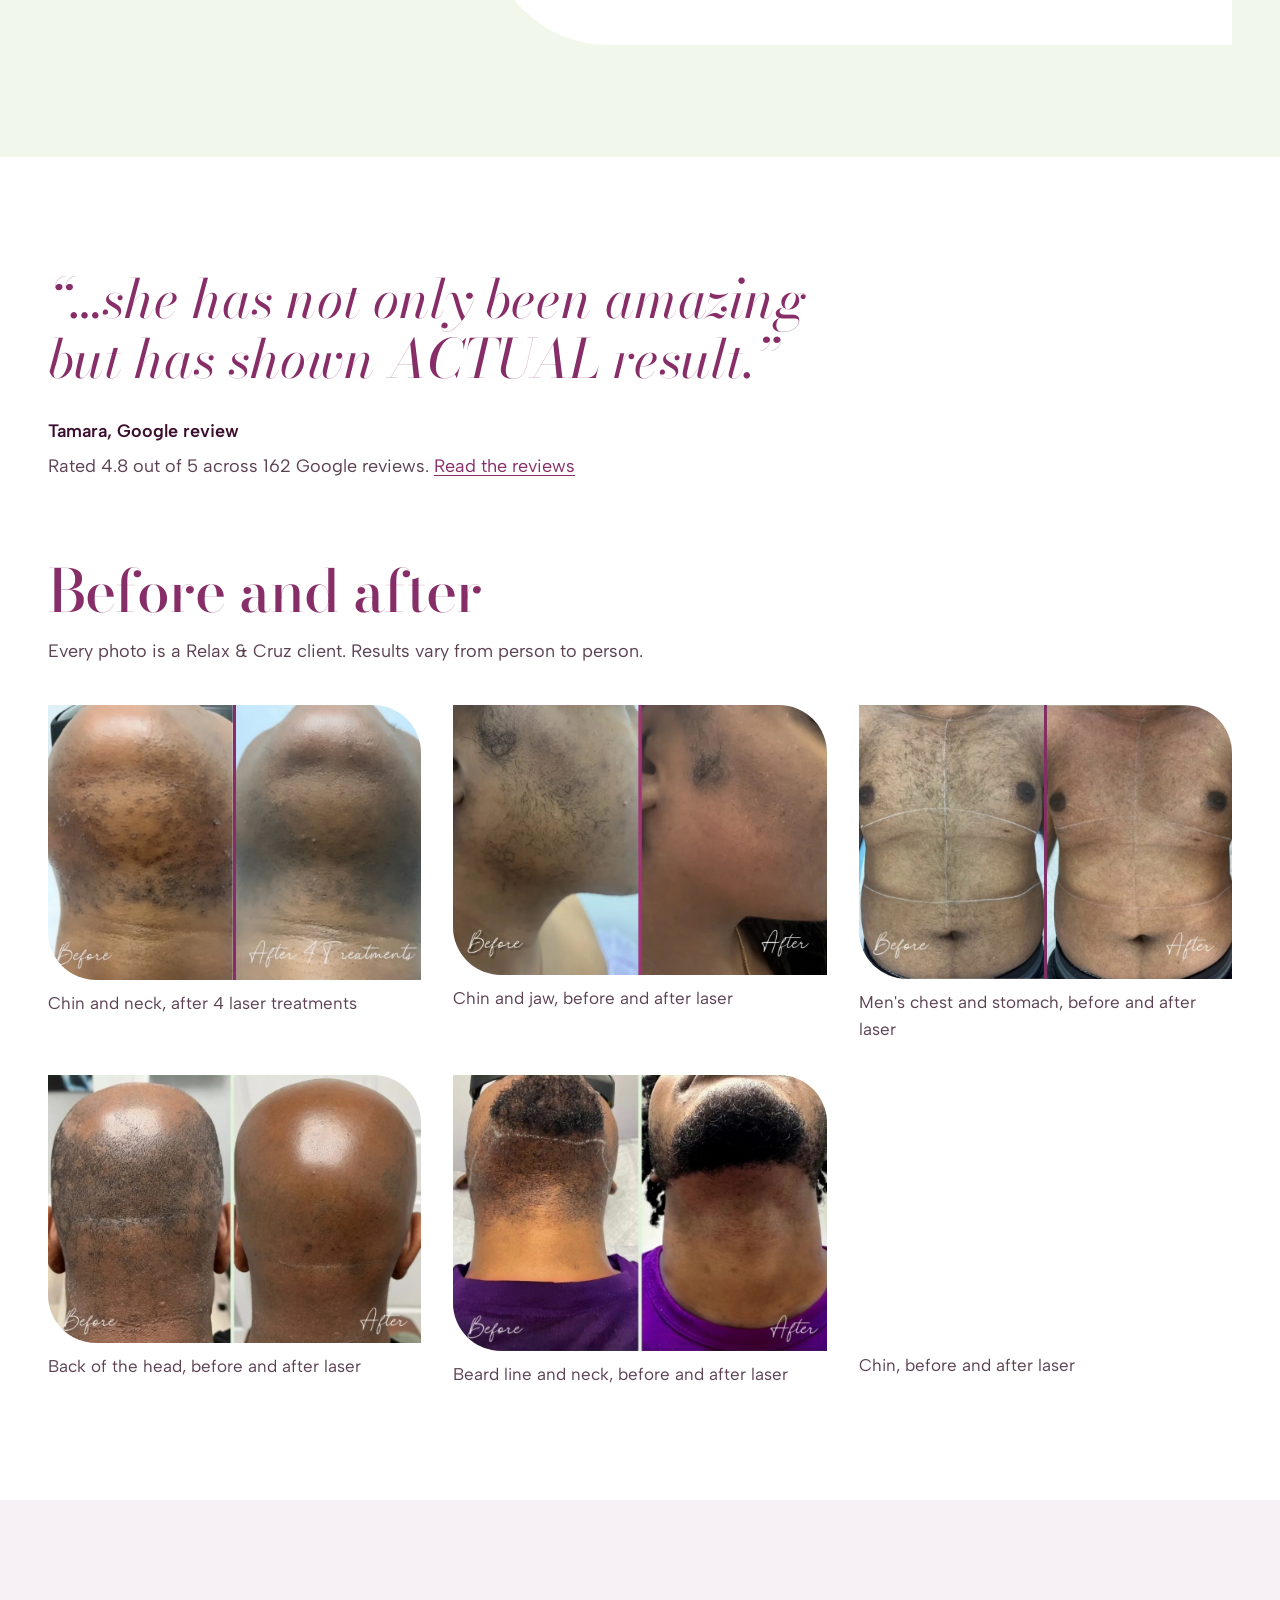
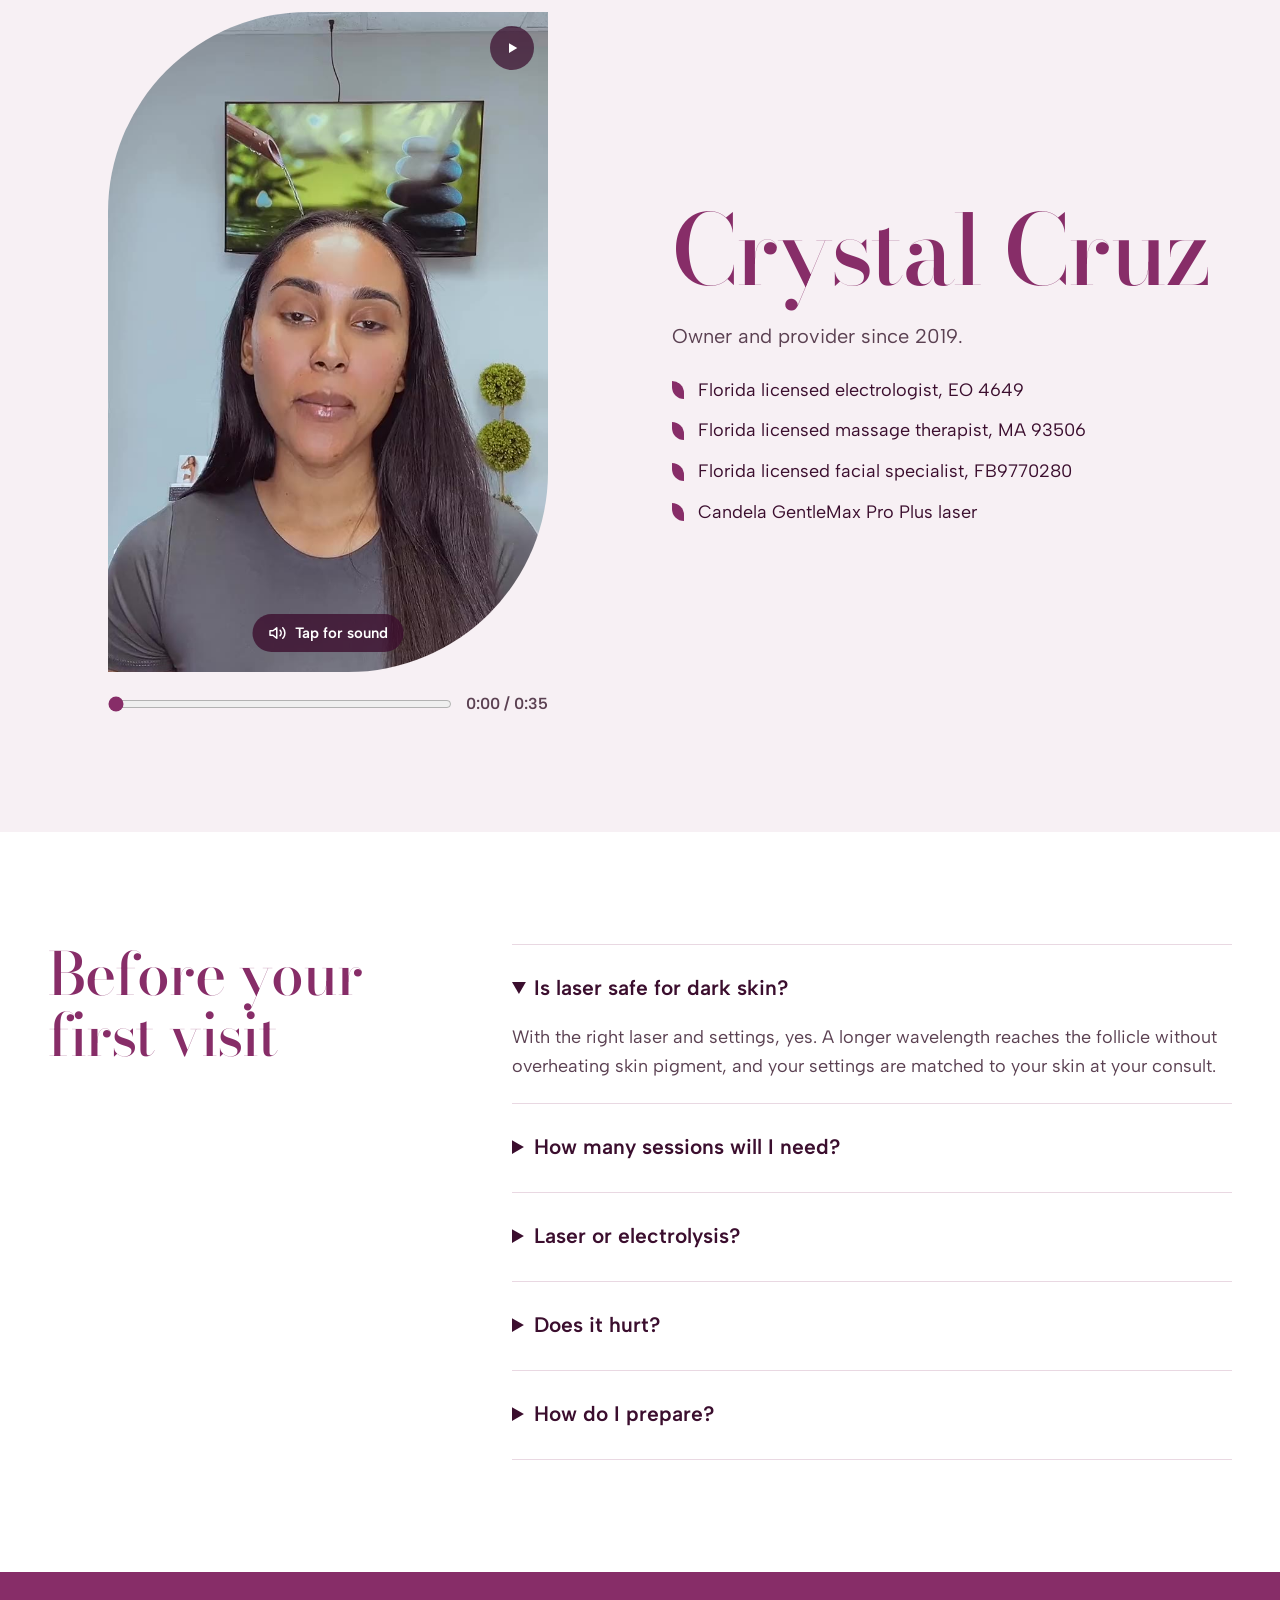
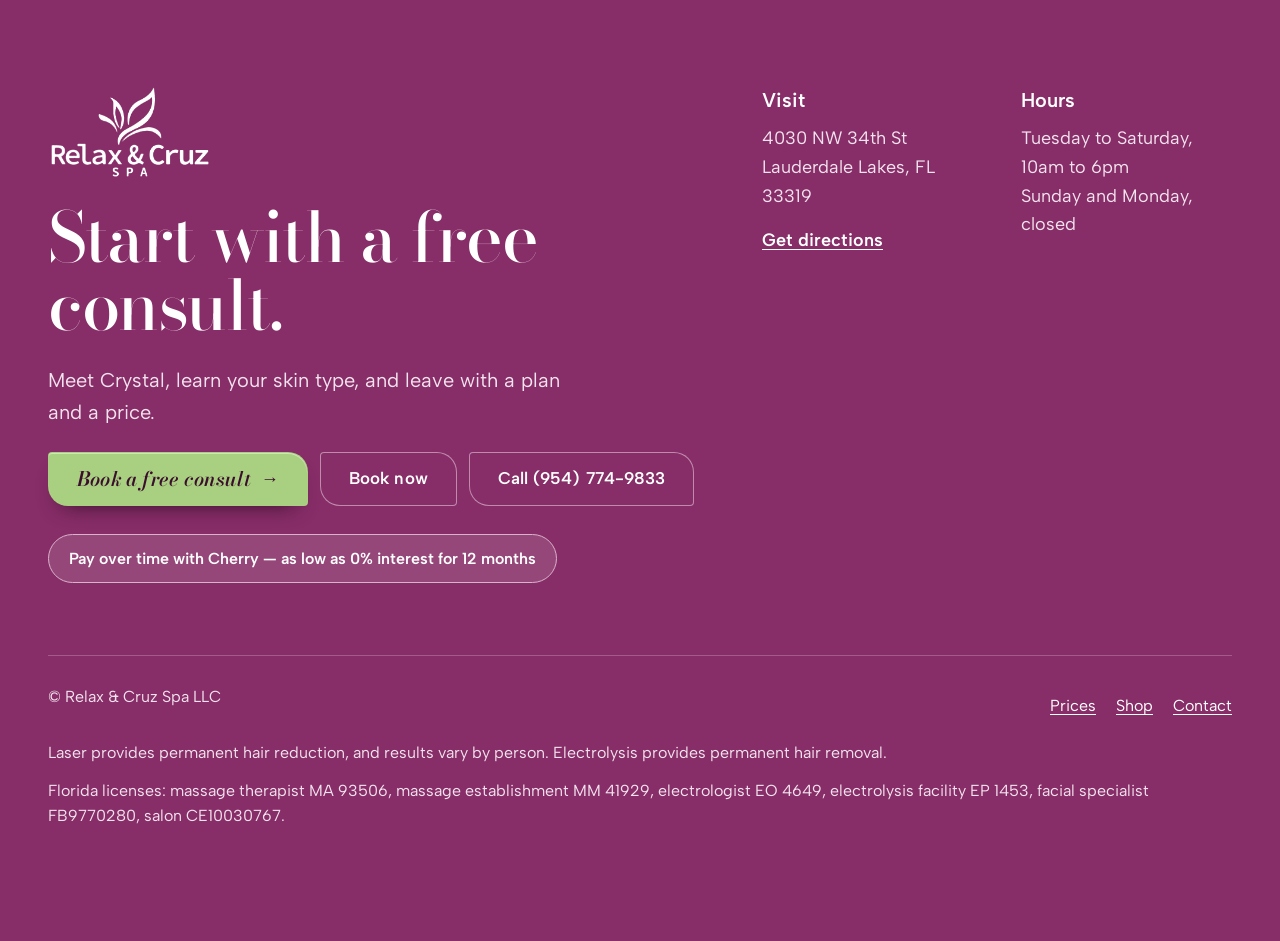
==== commit 9f48bbef: "Trust line, per-service booking, clearer focus, reveal, 404 page, lighter phones - Trust line under " ====
--- a/index.html
+++ b/index.html
@@ -20,7 +20,7 @@
 <link rel="preconnect" href="https://fonts.googleapis.com">
 <link rel="preconnect" href="https://fonts.gstatic.com" crossorigin>
 <link rel="stylesheet" href="https://fonts.googleapis.com/css2?family=Albert+Sans:wght@400;500;600;700&family=Bodoni+Moda:ital,opsz,wght@0,6..96,400..700;1,6..96,400..700&display=swap">
-<link rel="stylesheet" href="styles.css?v=5">
+<link rel="stylesheet" href="styles.css?v=7">
 <script type="application/ld+json">
 {
   "@context": "https://schema.org",
@@ -56,7 +56,7 @@
 
 <header class="site-header">
   <div class="wrap header-bar">
-    <a class="brand" href="./"><img src="logo.png" alt="Relax &amp; Cruz Spa" width="276" height="162"></a>
+    <a class="brand" href="./"><img src="logo.png" alt="Relax &amp; Cruz Spa" width="276" height="162" decoding="async"></a>
     <nav class="nav" id="site-nav" aria-label="Main">
       <a href="laser-hair-removal"><span class="nav-name">Laser</span><span class="nav-hint">every skin tone</span></a>
       <a href="electrolysis"><span class="nav-name">Electrolysis</span><span class="nav-hint">permanent, any hair</span></a>
@@ -68,8 +68,8 @@
     </nav>
     <div class="header-actions">
       <a class="header-phone" href="tel:+19547749833">(954) 774-9833</a>
-      <a class="btn btn-outline" href="https://book.squareup.com/appointments/5c3y8w34fg9goo/location/LR7VH9PK37BJG/services">Book now</a>
-      <a class="btn btn-plum" href="https://book.squareup.com/appointments/5c3y8w34fg9goo/location/LR7VH9PK37BJG/services">Book a free consult</a>
+      <a data-book="all" class="btn btn-outline" href="https://book.squareup.com/appointments/5c3y8w34fg9goo/location/LR7VH9PK37BJG/services">Book now</a>
+      <a data-book="consult" class="btn btn-plum" href="https://book.squareup.com/appointments/5c3y8w34fg9goo/location/LR7VH9PK37BJG/services">Book a free consult</a>
       <button class="menu-toggle" type="button" aria-expanded="false" aria-controls="site-nav" aria-label="Open menu">
         <svg width="22" height="22" viewBox="0 0 24 24" fill="none" stroke="currentColor" stroke-width="2" stroke-linecap="round" aria-hidden="true"><path d="M4 7h16M4 12h16M4 17h16"/></svg>
       </button>
@@ -83,13 +83,17 @@
   <div class="hero-grid">
     <div class="hero-copy">
       <h1 class="h1">Hair removal for every shade of skin.</h1>
+      <ul class="trust" aria-label="Why clients trust us">
+        <li><span class="trust-stars" aria-hidden="true"><svg viewBox="0 0 24 24" width="16" height="16"><path d="M12 2.5l2.9 6.1 6.6.8-4.9 4.6 1.3 6.6L12 17.3l-5.9 3.3 1.3-6.6-4.9-4.6 6.6-.8z"/></svg><svg viewBox="0 0 24 24" width="16" height="16"><path d="M12 2.5l2.9 6.1 6.6.8-4.9 4.6 1.3 6.6L12 17.3l-5.9 3.3 1.3-6.6-4.9-4.6 6.6-.8z"/></svg><svg viewBox="0 0 24 24" width="16" height="16"><path d="M12 2.5l2.9 6.1 6.6.8-4.9 4.6 1.3 6.6L12 17.3l-5.9 3.3 1.3-6.6-4.9-4.6 6.6-.8z"/></svg><svg viewBox="0 0 24 24" width="16" height="16"><path d="M12 2.5l2.9 6.1 6.6.8-4.9 4.6 1.3 6.6L12 17.3l-5.9 3.3 1.3-6.6-4.9-4.6 6.6-.8z"/></svg><svg viewBox="0 0 24 24" width="16" height="16"><path d="M12 2.5l2.9 6.1 6.6.8-4.9 4.6 1.3 6.6L12 17.3l-5.9 3.3 1.3-6.6-4.9-4.6 6.6-.8z"/></svg></span><a href="https://www.google.com/maps/search/?api=1&amp;query=Relax%20%26%20Cruz%20Spa&amp;query_place_id=ChIJVxkaC0UH2YgR4lUdHG4DhzY" target="_blank" rel="noopener">4.8 stars from 162 Google reviews</a></li>
+        <li>Since 2019</li>
+        <li><a href="#licenses">Florida licensed</a></li>
+      </ul>
       <p class="lede">Crystal Cruz clears ingrowns, razor bumps and stubborn hair with a laser set for your skin type, not a preset.</p>
       <div class="btn-row">
-        <a class="btn btn-plum" href="https://book.squareup.com/appointments/5c3y8w34fg9goo/location/LR7VH9PK37BJG/services">Book a free consult</a>
-        <a class="btn btn-outline" href="https://book.squareup.com/appointments/5c3y8w34fg9goo/location/LR7VH9PK37BJG/services">Book now</a>
+        <a data-book="consult" class="btn btn-plum" href="https://book.squareup.com/appointments/5c3y8w34fg9goo/location/LR7VH9PK37BJG/services">Book a free consult</a>
+        <a data-book="all" class="btn btn-outline" href="https://book.squareup.com/appointments/5c3y8w34fg9goo/location/LR7VH9PK37BJG/services">Book now</a>
         <a class="btn btn-outline" href="#prices">Find your price</a>
       </div>
-      <p class="rating"><svg width="18" height="18" viewBox="0 0 24 24" fill="#872D68" aria-hidden="true"><path d="M12 2.5l2.9 6.1 6.6.8-4.9 4.6 1.3 6.6L12 17.3l-5.9 3.3 1.3-6.6-4.9-4.6 6.6-.8z"/></svg>Rated 4.8 out of 5 across 162 Google reviews</p>
     </div>
     <div class="hero-media">
       <div class="hero-frame hero-frame--video">
@@ -207,7 +211,7 @@
       <p class="offer-price">$499</p>
       <h2 class="offer-title">A full year of unlimited laser hair removal for first-time clients</h2>
       <p class="on-plum" style="font-size:19px; max-width:480px">One flat price for a full year. Sessions are spread 6 to 8 weeks apart, the spacing hair needs between treatments.</p>
-      <a class="btn btn-leaf" style="align-self:flex-start" href="https://book.squareup.com/appointments/5c3y8w34fg9goo/location/LR7VH9PK37BJG/services">Claim it at your free consult</a>
+      <a data-book="consult" class="btn btn-leaf" style="align-self:flex-start" href="https://book.squareup.com/appointments/5c3y8w34fg9goo/location/LR7VH9PK37BJG/services">Claim it at your free consult</a>
       <p class="on-plum small" style="font-size:16px">First-time clients only. Offer subject to change.</p>
     </div>
     <div class="stack" style="gap:18px; padding-top:12px">
@@ -236,7 +240,7 @@
       <p class="muted" style="font-size:19px; max-width:480px">Pick one members-only special each month and choose it at your visit. Members also get priority booking and locked-in pricing.</p>
       <p class="muted" style="font-size:17px; max-width:480px">Laser areas are treated every 6 to 8 weeks, so if you pick laser two months in a row, we'll rotate to different areas.</p>
       <div class="offer-note leaf-sm" style="max-width:480px"><strong>Which one is for me?</strong> New to laser and focused on one or two areas? Start with the <a href="#offer">$499 year</a>. Want facials or massage too, or several laser areas? The membership is for you.</div>
-      <a class="btn btn-plum" style="align-self:flex-start" href="https://book.squareup.com/appointments/5c3y8w34fg9goo/location/LR7VH9PK37BJG/services">Ask about membership</a>
+      <a data-book="consult" class="btn btn-plum" style="align-self:flex-start" href="https://book.squareup.com/appointments/5c3y8w34fg9goo/location/LR7VH9PK37BJG/services">Ask about membership</a>
       <p class="muted" style="font-size:16px">Limited memberships available.</p>
     </div>
     <div class="stack" style="gap:18px; padding-top:12px" id="membership-details" data-fold="See the monthly choices and terms">
@@ -282,7 +286,7 @@
         <p class="muted" data-f="note" style="max-width:540px">One of the quickest areas to treat, and a common first area for new clients.</p>
         <p class="offer-note leaf-sm"><span data-f="offer">First visit? Underarms qualify for the $499 year, and you can add one of: upper lip, chin, sideburns, areolas, or hands and fingers.</span> <a href="#offer">See the $499 year</a></p>
         <div class="finder-cta">
-          <a class="btn btn-plum" href="https://book.squareup.com/appointments/5c3y8w34fg9goo/location/LR7VH9PK37BJG/services">Book this area</a>
+          <a data-book="laser-s" class="btn btn-plum" href="https://book.squareup.com/appointments/5c3y8w34fg9goo/location/LR7VH9PK37BJG/services">Book this area</a>
           <span class="small muted">Payment plans through <a href="https://pay.withcherry.com/relaxandcruzspa-llc">Cherry</a>, as low as 0% interest for up to 12 months.</span>
         </div>
         <p class="muted" style="font-size:16px">Prices subject to change.</p>
@@ -306,27 +310,27 @@
     </div>
     <div class="results" id="home-results" data-fold-after="3" data-fold-label="Show more before and after photos">
       <figure class="result">
-        <img src="ba-chin-4-treatments.jpg" alt="A woman's chin and neck covered in hair bumps before, and smoother skin after 4 laser treatments" width="980" height="720" loading="lazy">
+        <img src="ba-chin-4-treatments.jpg" alt="A woman's chin and neck covered in hair bumps before, and smoother skin after 4 laser treatments" width="980" height="720" loading="lazy" decoding="async">
         <figcaption>Chin and neck, after 4 laser treatments</figcaption>
       </figure>
       <figure class="result">
-        <img src="ba-chin-women.jpg" alt="Before and after laser hair removal on a woman's chin and jaw" width="1000" height="721" loading="lazy">
+        <img src="ba-chin-women.jpg" alt="Before and after laser hair removal on a woman's chin and jaw" width="1000" height="721" loading="lazy" decoding="async">
         <figcaption>Chin and jaw, before and after laser</figcaption>
       </figure>
       <figure class="result">
-        <img src="ba-chest-men.jpg" alt="A man's chest and stomach before and after laser hair removal" width="984" height="720" loading="lazy">
+        <img src="ba-chest-men.jpg" alt="A man's chest and stomach before and after laser hair removal" width="984" height="720" loading="lazy" decoding="async">
         <figcaption>Men's chest and stomach, before and after laser</figcaption>
       </figure>
       <figure class="result">
-        <img src="ba-head.jpg" alt="Back of a man's head before and after laser hair removal" width="923" height="663" loading="lazy">
+        <img src="ba-head.jpg" alt="Back of a man's head before and after laser hair removal" width="923" height="663" loading="lazy" decoding="async">
         <figcaption>Back of the head, before and after laser</figcaption>
       </figure>
       <figure class="result">
-        <img src="ba-beard-neck.jpg" alt="Neck below the beard line before and after laser hair removal" width="923" height="683" loading="lazy">
+        <img src="ba-beard-neck.jpg" alt="Neck below the beard line before and after laser hair removal" width="923" height="683" loading="lazy" decoding="async">
         <figcaption>Beard line and neck, before and after laser</figcaption>
       </figure>
       <figure class="result">
-        <img src="ba-chin-dark-skin.jpg" alt="A chin with coarse dark hairs before laser, and smooth skin after" width="1008" height="720" loading="lazy">
+        <img src="ba-chin-dark-skin.jpg" alt="A chin with coarse dark hairs before laser, and smooth skin after" width="1008" height="720" loading="lazy" decoding="async">
         <figcaption>Chin, before and after laser</figcaption>
       </figure>
     </div>
@@ -337,7 +341,7 @@
   <div class="wrap split">
     <div>
       <div class="about-frame about-video">
-        <video class="photo leaf-rev" id="intro-video" src="intro.mp4" poster="intro.jpg" autoplay muted loop playsinline preload="metadata" aria-label="Crystal Cruz introduces herself and the spa"></video>
+        <video class="photo leaf-rev" id="intro-video" data-src="intro.mp4" poster="intro.jpg" autoplay muted loop playsinline preload="none" aria-label="Crystal Cruz introduces herself and the spa"></video>
         <button class="sound-btn" type="button" id="intro-sound" aria-pressed="false">
           <svg width="18" height="18" viewBox="0 0 24 24" fill="none" stroke="currentColor" stroke-width="2" stroke-linecap="round" stroke-linejoin="round" aria-hidden="true"><path d="M11 5L6 9H2v6h4l5 4V5z"/><path d="M15.5 8.5a5 5 0 0 1 0 7M19 5a10 10 0 0 1 0 14"/></svg>
           <span>Tap for sound</span>
@@ -393,12 +397,12 @@
   <div class="wrap">
     <div class="book-grid">
       <div class="stack" style="gap:24px">
-        <img src="logo-white.png" alt="" width="276" height="162" style="height:96px; width:auto; align-self:flex-start">
+        <img src="logo-white.png" alt="" width="276" height="162" style="height:96px; width:auto; align-self:flex-start" decoding="async">
         <h2 class="book-title">Start with a free consult.</h2>
         <p class="on-plum" style="font-size:20px; max-width:520px">Meet Crystal, learn your skin type, and leave with a plan and a price.</p>
         <div class="btn-row">
-          <a class="btn btn-leaf" href="https://book.squareup.com/appointments/5c3y8w34fg9goo/location/LR7VH9PK37BJG/services">Book a free consult</a>
-          <a class="btn btn-ghost" href="https://book.squareup.com/appointments/5c3y8w34fg9goo/location/LR7VH9PK37BJG/services">Book now</a>
+          <a data-book="consult" class="btn btn-leaf" href="https://book.squareup.com/appointments/5c3y8w34fg9goo/location/LR7VH9PK37BJG/services">Book a free consult</a>
+          <a data-book="all" class="btn btn-ghost" href="https://book.squareup.com/appointments/5c3y8w34fg9goo/location/LR7VH9PK37BJG/services">Book now</a>
           <a class="btn btn-ghost" href="tel:+19547749833">Call (954) 774-9833</a>
         </div>
           <a class="cherry-note" href="https://pay.withcherry.com/relaxandcruzspa-llc">Pay over time with Cherry — as low as 0% interest for 12 months</a>
@@ -423,7 +427,7 @@
         <a href="contact">Contact</a>
       </nav>
       <p class="legal">Laser provides permanent hair reduction, and results vary by person. Electrolysis provides permanent hair removal.</p>
-      <p class="legal">Florida licenses: massage therapist MA 93506, massage establishment MM 41929, electrologist EO 4649, electrolysis facility EP 1453, facial specialist FB9770280, salon CE10030767.</p>
+      <p class="legal" id="licenses">Florida licenses: massage therapist MA 93506, massage establishment MM 41929, electrologist EO 4649, electrolysis facility EP 1453, facial specialist FB9770280, salon CE10030767.</p>
     </footer>
   </div>
 </section>
@@ -432,10 +436,10 @@
 
 <div class="mobile-bar">
   <a class="btn btn-outline" href="tel:+19547749833">Call</a>
-  <a class="btn btn-outline" href="https://book.squareup.com/appointments/5c3y8w34fg9goo/location/LR7VH9PK37BJG/services">Book now</a>
-  <a class="btn btn-plum" href="https://book.squareup.com/appointments/5c3y8w34fg9goo/location/LR7VH9PK37BJG/services">Free consult</a>
+  <a data-book="all" class="btn btn-outline" href="https://book.squareup.com/appointments/5c3y8w34fg9goo/location/LR7VH9PK37BJG/services">Book now</a>
+  <a data-book="consult" class="btn btn-plum" href="https://book.squareup.com/appointments/5c3y8w34fg9goo/location/LR7VH9PK37BJG/services">Free consult</a>
 </div>
 
-<script src="main.js?v=3" defer></script>
+<script src="main.js?v=5" defer></script>
 </body>
 </html>
--- a/styles.css
+++ b/styles.css
@@ -702,3 +702,101 @@
   .nav a[aria-current="page"] .nav-hint { color: var(--plum-ink); }
 }
 @media (prefers-reduced-motion: reduce) { .nav-glider { transition: opacity 0.2s ease; } }
+
+/* ===== Trust line under each headline ===== */
+.trust {
+  list-style: none; margin: -10px 0 0; padding: 0;
+  display: flex; flex-wrap: wrap; align-items: center; row-gap: 4px;
+  font-size: 16px; font-weight: 600; color: var(--text);
+}
+.trust li { display: inline-flex; align-items: center; gap: 8px; min-height: 32px; }
+/* Small green leaf between the items, cut like the logo leaf */
+.trust li + li::before {
+  content: ""; flex: none; width: 10px; height: 10px; margin: 0 6px 0 14px;
+  background: var(--leaf); border-radius: 0 8px 0 8px;
+}
+.trust-stars { display: inline-flex; gap: 1px; color: var(--plum); }
+.trust-stars svg { fill: currentColor; }
+.trust a {
+  color: inherit; text-decoration: underline; text-decoration-color: var(--mauve-line);
+  text-decoration-thickness: 1.5px; text-underline-offset: 4px;
+}
+.trust a:hover { color: var(--plum); text-decoration-color: currentColor; }
+/* Phones: reviews get their own row, so the second row doesn't start with a leaf */
+@media (max-width: 600px) {
+  .trust { font-size: 15px; }
+  .trust li:first-child { flex-basis: 100%; }
+  .trust li:nth-child(2)::before { display: none; }
+  .trust-stars svg { width: 14px; height: 14px; }
+}
+/* Phone booking bar: labels never break onto two lines */
+.mobile-bar .btn { white-space: nowrap; }
+@media (max-width: 400px) {
+  .mobile-bar { gap: 8px; padding-inline: 12px; }
+  .mobile-bar .btn { padding: 0 14px; }
+  .mobile-bar .btn-plum { font-size: 17px; }
+}
+
+/* ===== Keyboard focus: a two-tone ring that shows on every background ===== */
+/* Dark plum ring with a leaf-green halo either side: the plum stands out on white and
+   blush, the green stands out on the plum sections. It follows each button's leaf shape. */
+:focus-visible,
+.btn:focus-visible,
+.sound-btn:focus-visible,
+.vid-ctl:focus-visible {
+  outline: 3px solid var(--plum-ink);
+  outline-offset: 2px;
+  box-shadow: 0 0 0 7px var(--leaf);
+}
+@media (min-width: 1181px) { .nav a { border-radius: 4px 20px 4px 20px; } }
+
+/* ===== Gentle reveal on scroll (classes added by main.js) ===== */
+.reveal {
+  opacity: 0; transform: translateY(28px);
+  transition: opacity 0.7s ease, transform 0.85s cubic-bezier(0.2, 0.7, 0.2, 1);
+}
+.reveal-media { transform: translateY(28px) scale(0.97); }
+.reveal.is-in { opacity: 1; transform: none; }
+@media print { .reveal { opacity: 1; transform: none; } }
+
+/* ===== Page not found (404.html) ===== */
+.nf-grid { display: grid; grid-template-columns: minmax(0, 1.25fr) minmax(0, 0.75fr); gap: 32px 56px; align-items: center; }
+.nf-label {
+  align-self: flex-start; font-size: 14px; font-weight: 700; letter-spacing: 0.16em; text-transform: uppercase;
+  color: var(--plum-ink); background: var(--tint-green); padding: 6px 14px; border-radius: 4px 14px 4px 14px;
+}
+/* Two overlapping leaves from the logo, with 404 set in the headline italic */
+.nf-art { position: relative; width: min(100%, 380px); aspect-ratio: 1; justify-self: center; }
+.nf-leaf { position: absolute; border-radius: 0 200px 0 200px; }
+.nf-leaf--green { inset: 24% 0 0 24%; background: var(--leaf); border-radius: 200px 0 200px 0; }
+.nf-leaf--plum { inset: 4% 20% 20% 4%; background: var(--plum); box-shadow: 0 24px 48px -28px rgba(59, 14, 46, 0.7); }
+.nf-num {
+  position: absolute; inset: 4% 20% 20% 4%; display: grid; place-items: center;
+  font: italic 600 clamp(84px, 11vw, 140px)/1 var(--display); color: var(--white); letter-spacing: -0.02em;
+  text-shadow: 0 6px 24px rgba(59, 14, 46, 0.35);
+}
+@media (prefers-reduced-motion: no-preference) {
+  .nf-leaf--green { animation: nf-sway 7s ease-in-out infinite; }
+  @keyframes nf-sway { 50% { transform: translate(-10px, -8px) rotate(-4deg); } }
+}
+.nf-more { margin-top: clamp(48px, 7vw, 88px); display: flex; flex-direction: column; gap: 22px; }
+.nf-links { list-style: none; margin: 0; padding: 0; display: grid; grid-template-columns: repeat(auto-fill, minmax(230px, 1fr)); gap: 12px; }
+.nf-links a {
+  position: relative; display: flex; flex-direction: column; gap: 2px; padding: 16px 48px 16px 20px;
+  text-decoration: none; background: var(--white); border: 1.5px solid var(--rule);
+  border-radius: 4px 20px 4px 20px;
+  transition: background-color 0.25s ease, border-color 0.25s ease, border-radius 0.4s cubic-bezier(0.2, 0.7, 0.2, 1);
+}
+.nf-links a::after {
+  content: "\2192"; position: absolute; right: 18px; top: 50%; translate: 0 -50%;
+  color: var(--plum); font-size: 20px; transition: transform 0.3s cubic-bezier(0.2, 0.7, 0.2, 1);
+}
+.nf-name { font-size: 18px; font-weight: 700; color: var(--text); }
+.nf-hint { font: italic 500 15px/1.3 var(--display); color: var(--text); }
+.nf-links a:hover { background: var(--leaf); border-color: var(--leaf); border-radius: 20px 4px 20px 4px; }
+.nf-links a:hover .nf-name, .nf-links a:hover .nf-hint, .nf-links a:hover::after { color: var(--plum-ink); }
+.nf-links a:hover::after { transform: translateX(4px); }
+@media (max-width: 860px) {
+  .nf-grid { grid-template-columns: 1fr; }
+  .nf-art { width: min(60%, 210px); }
+}
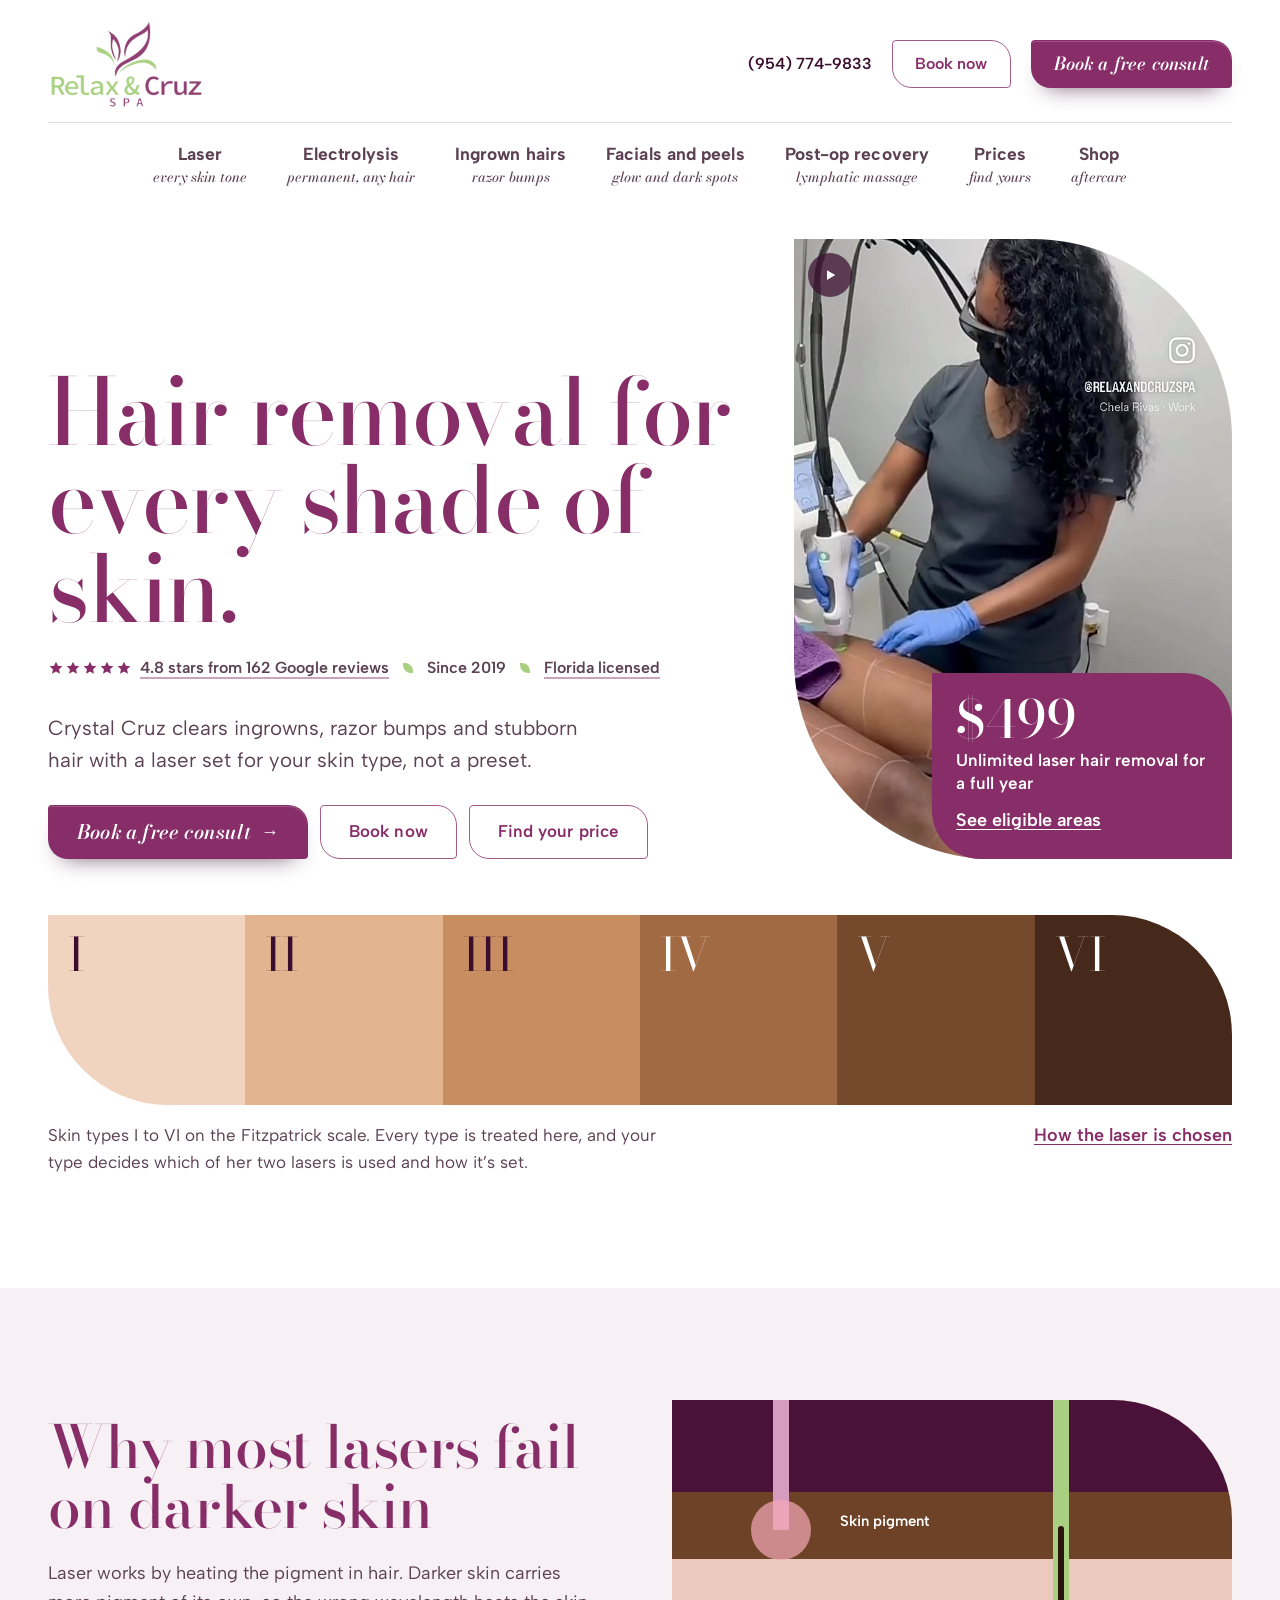
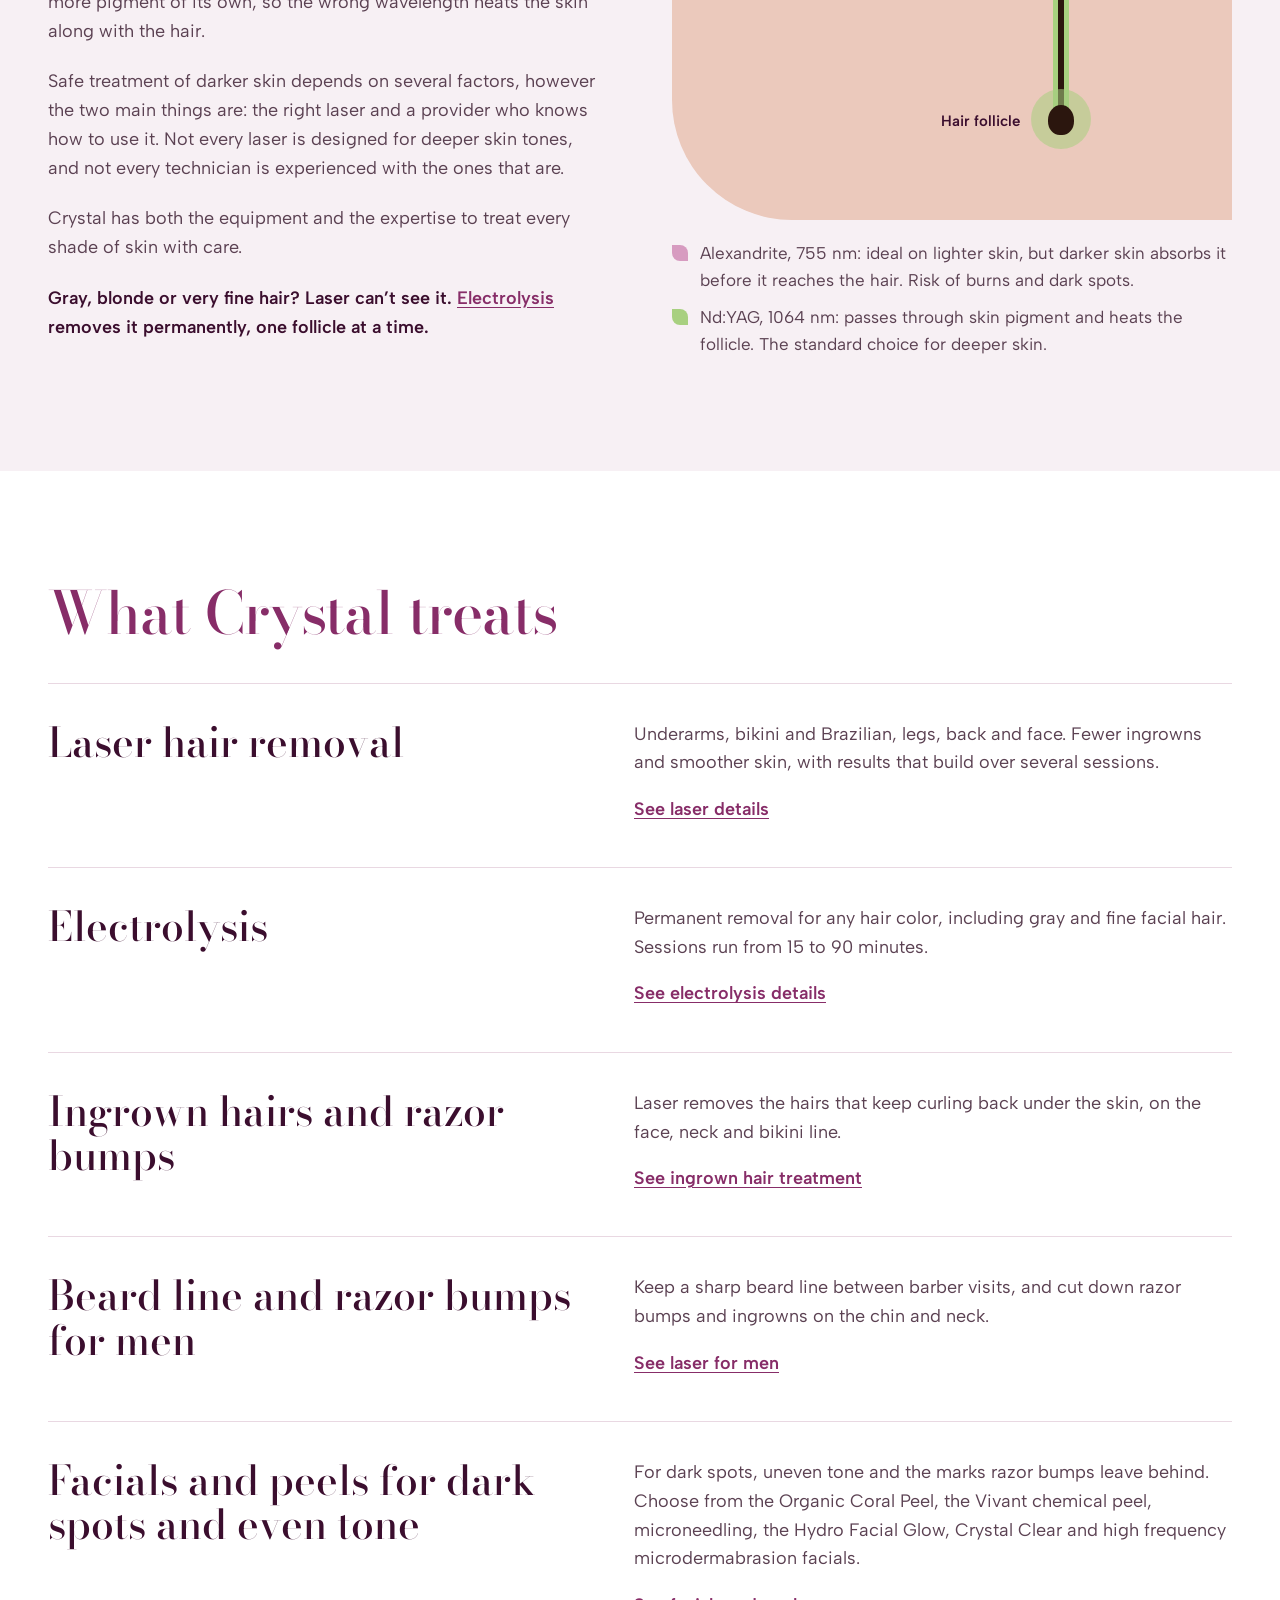
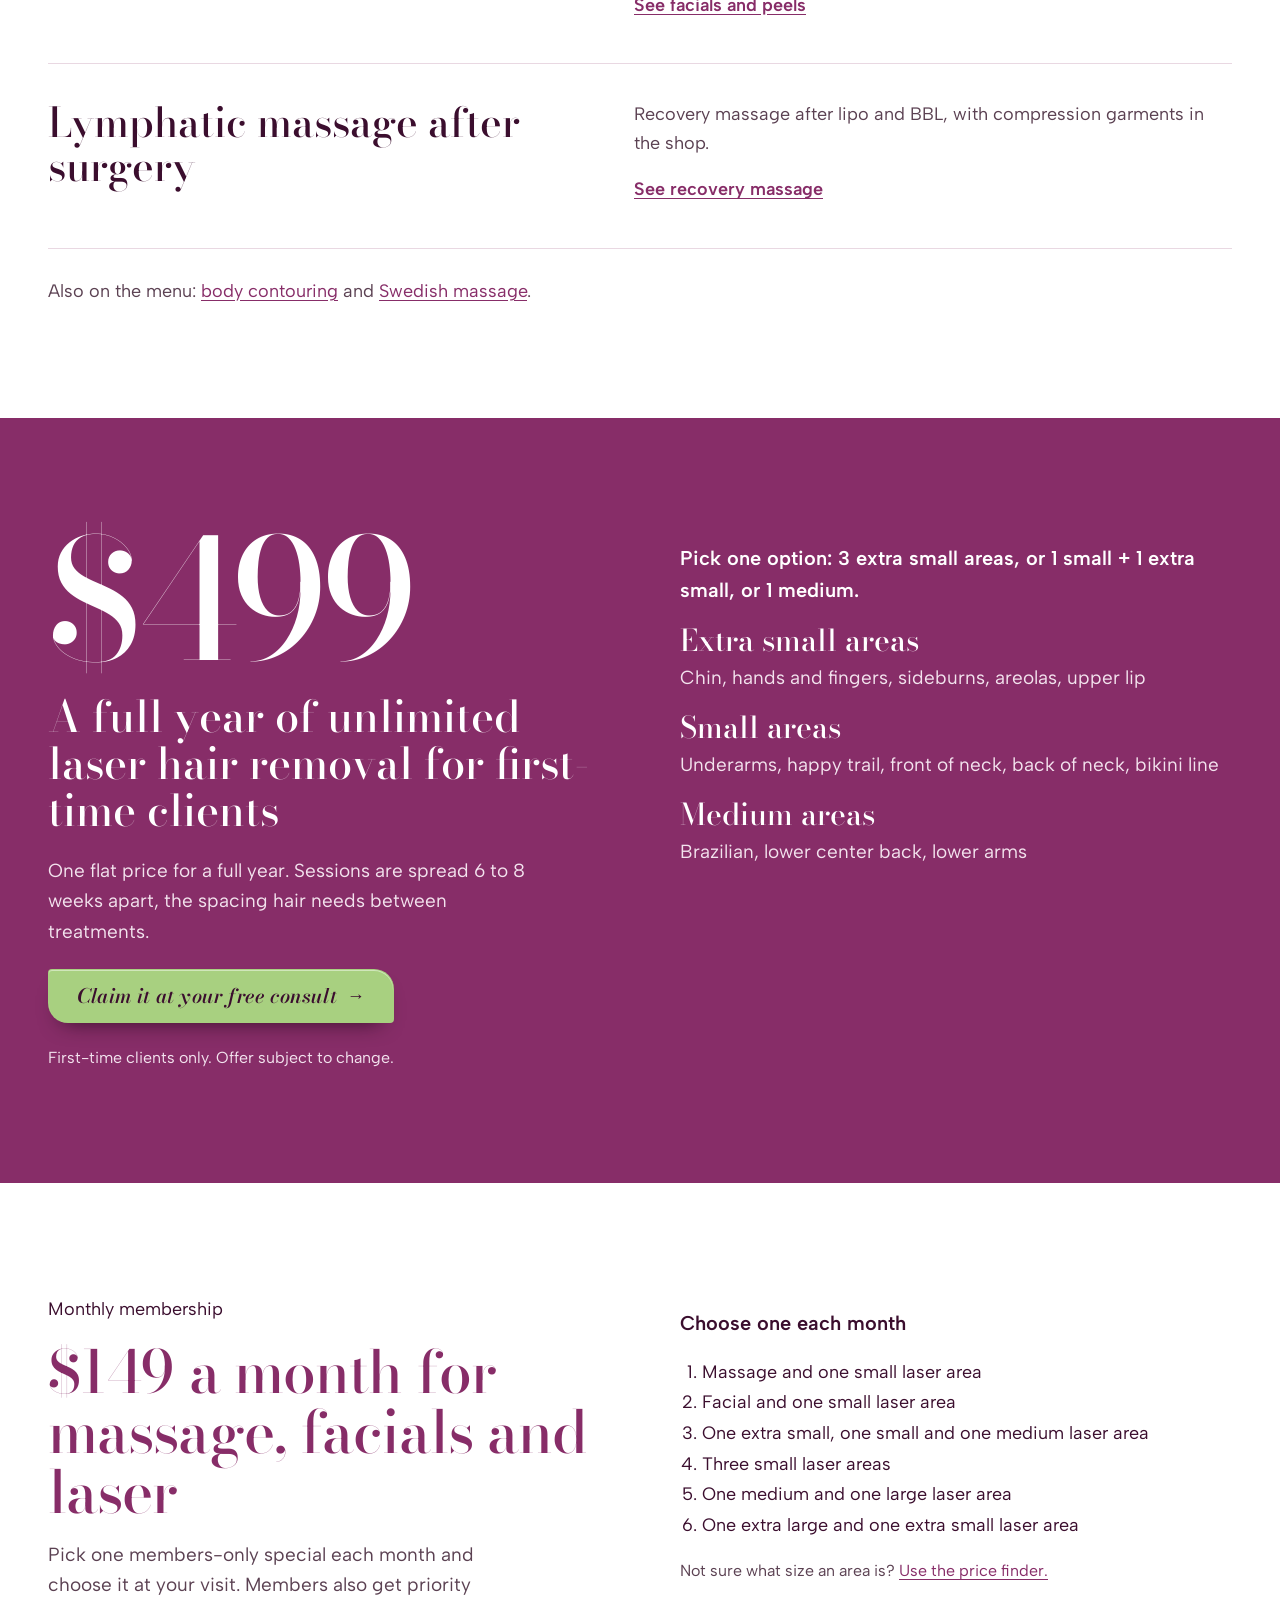
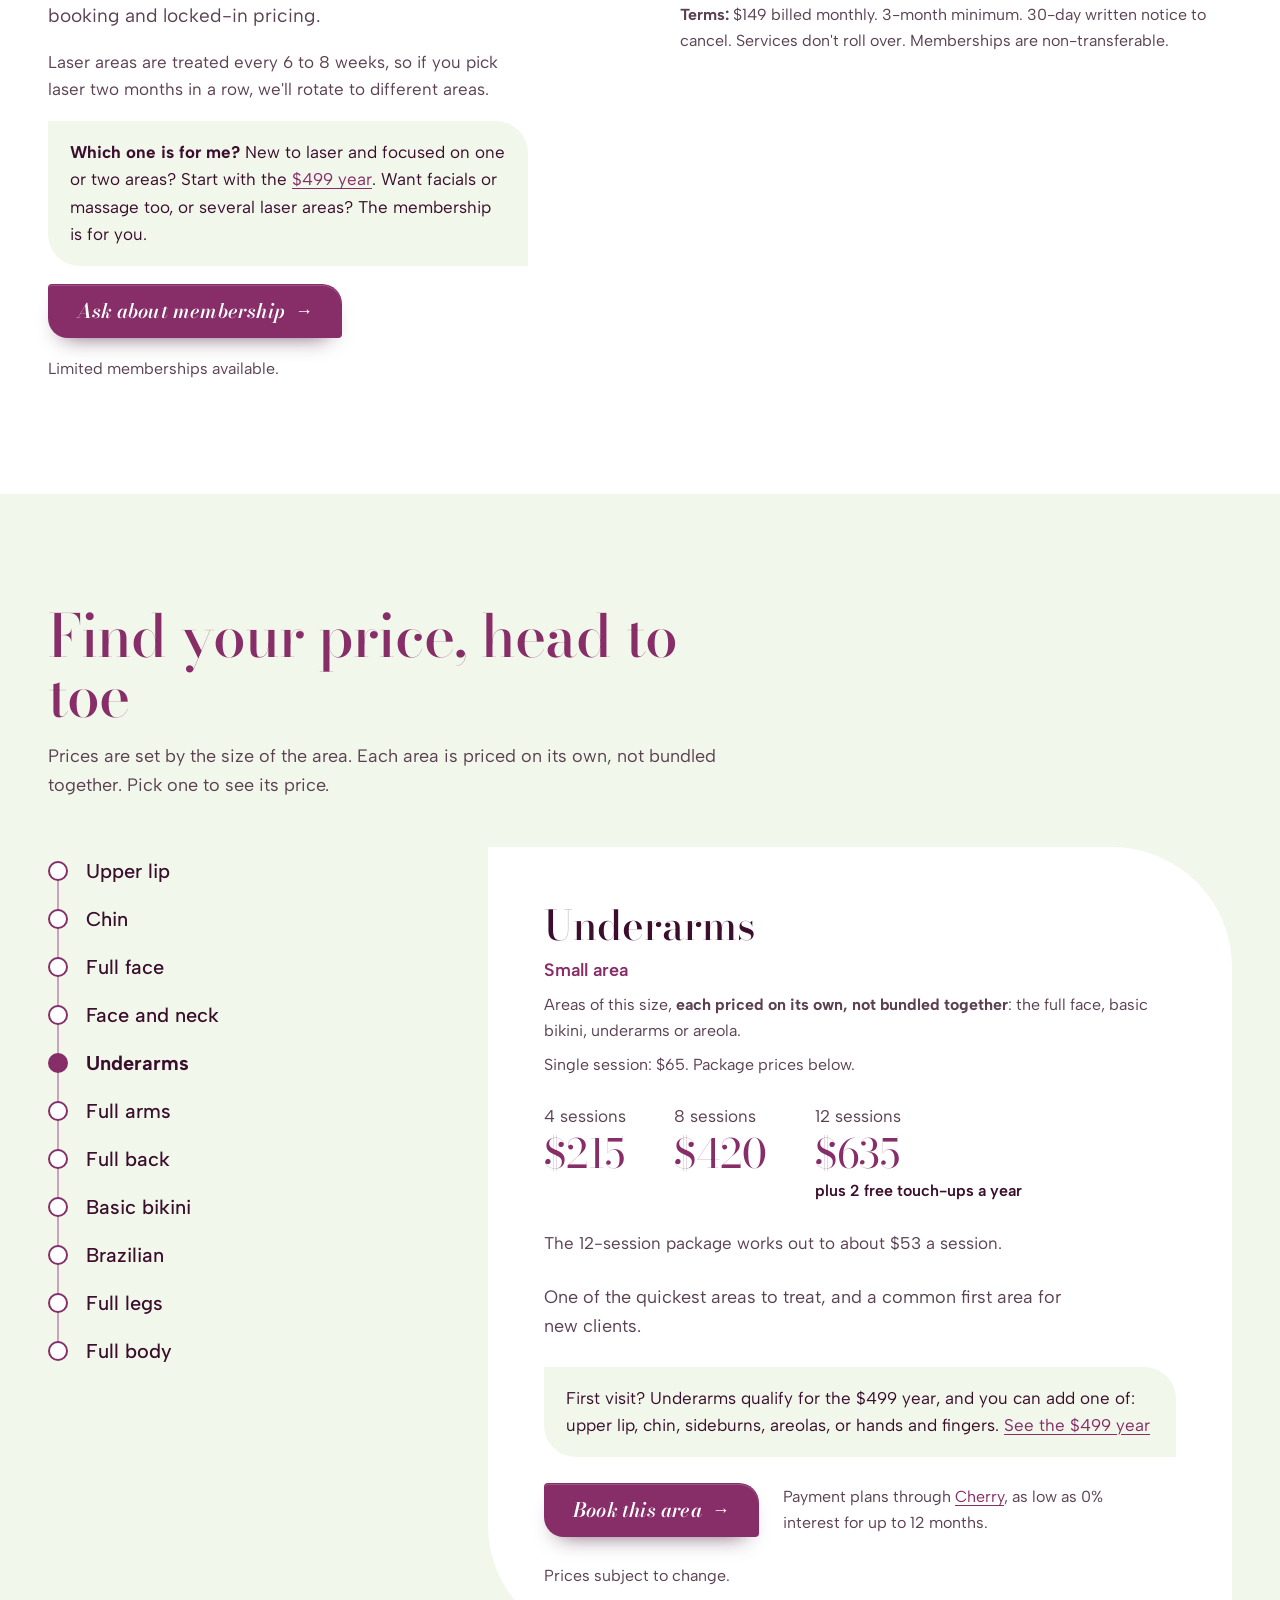
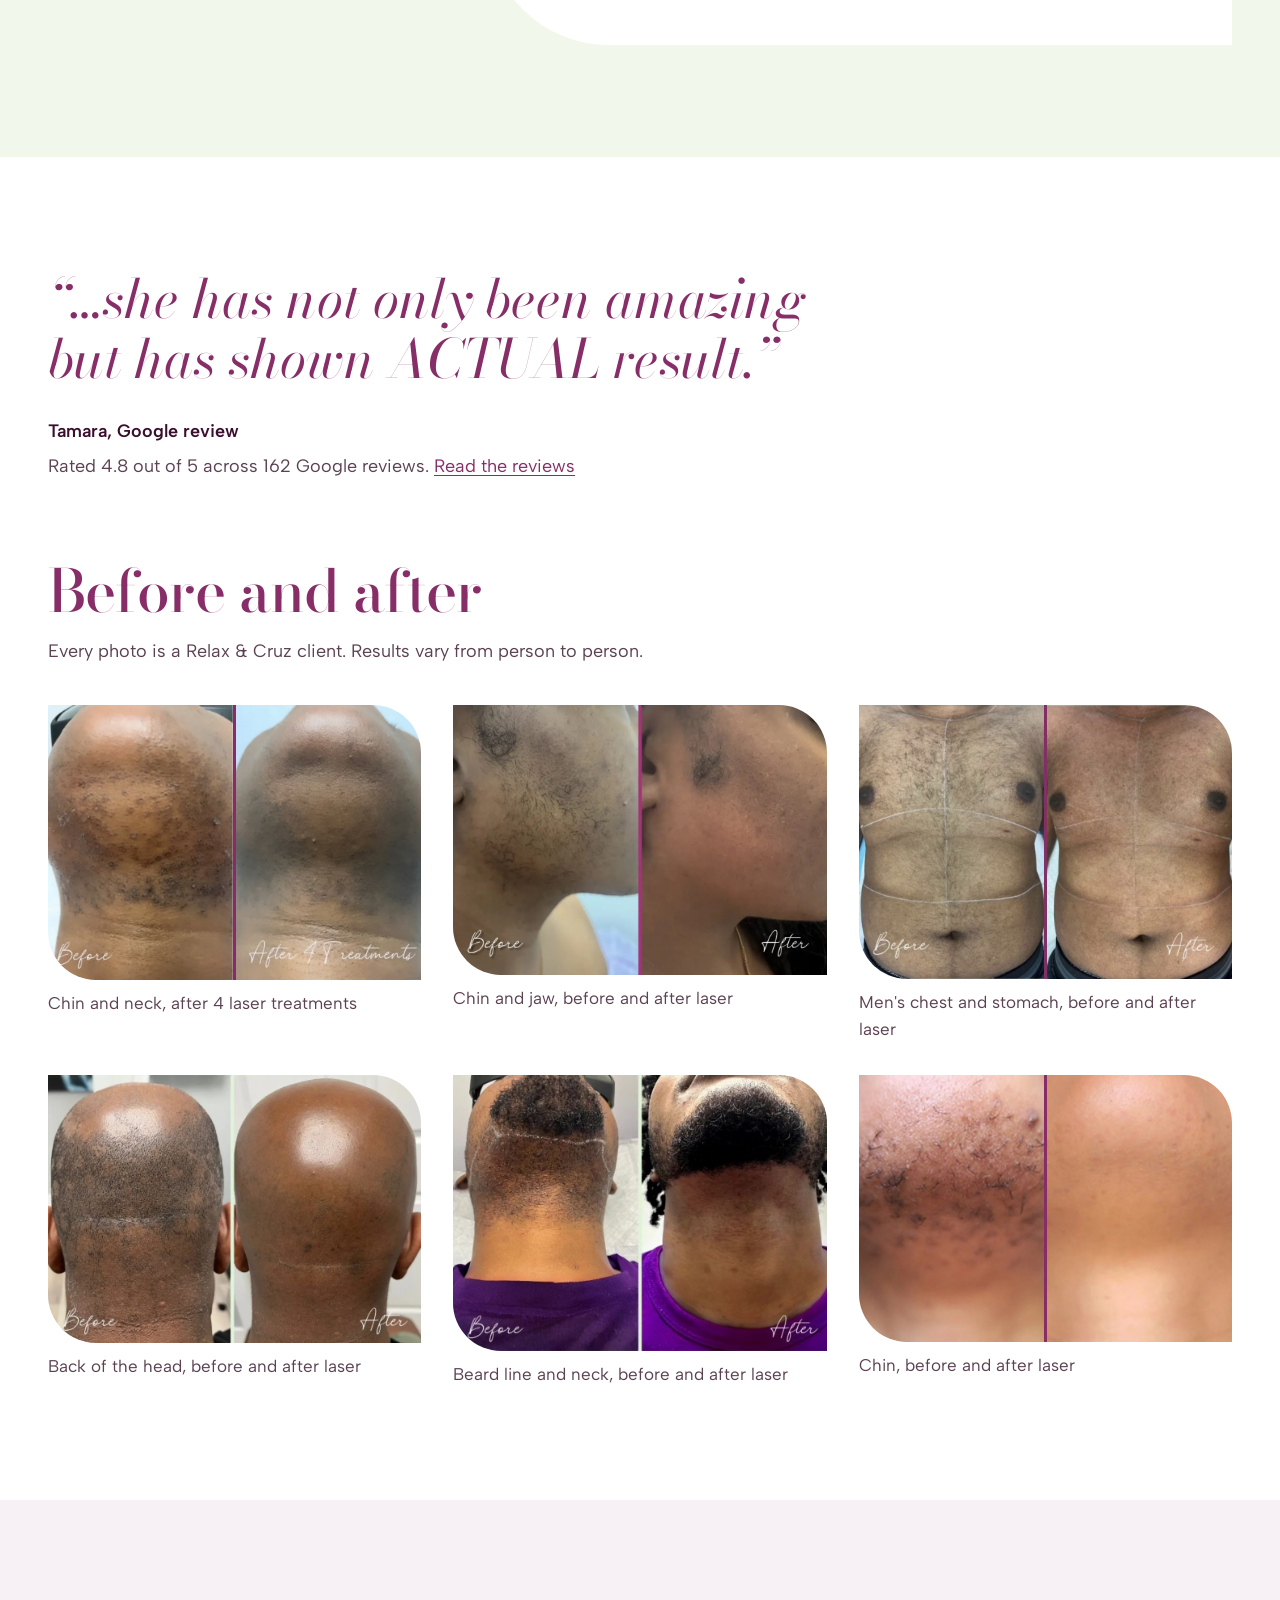
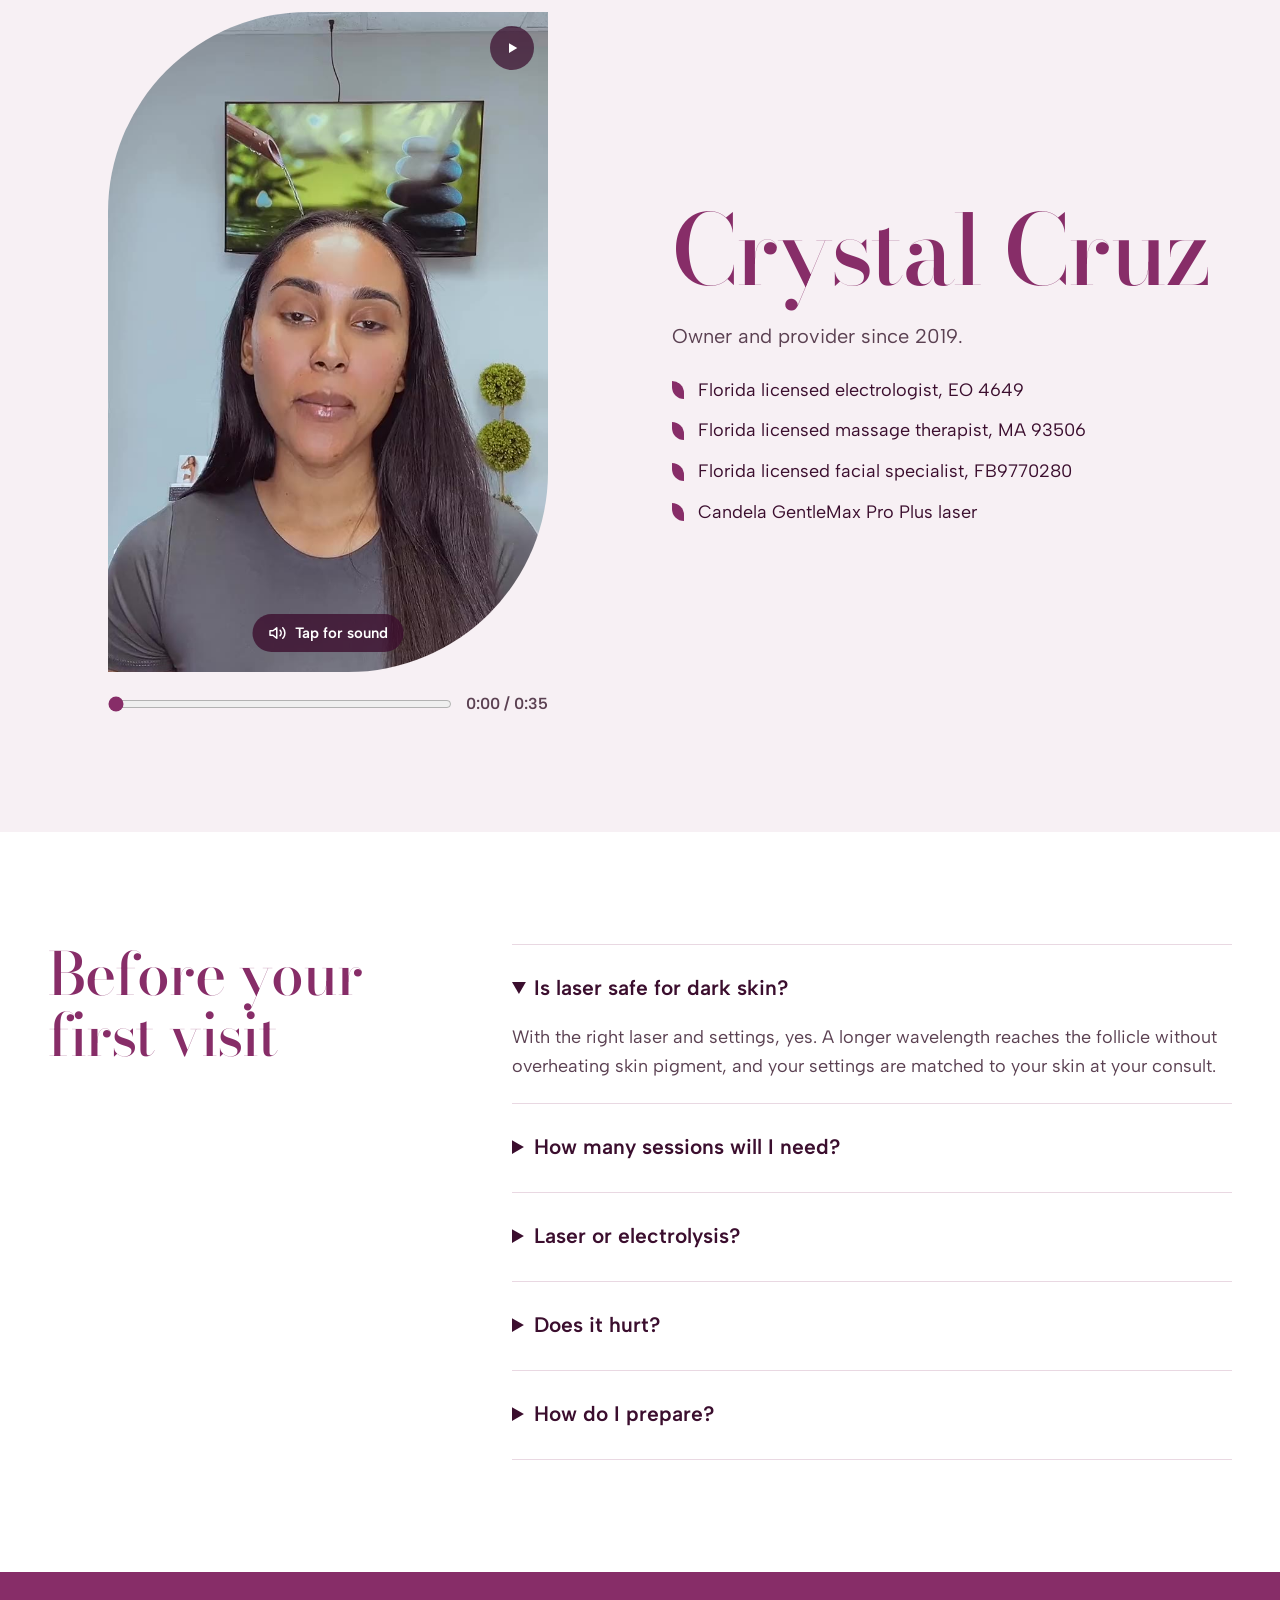
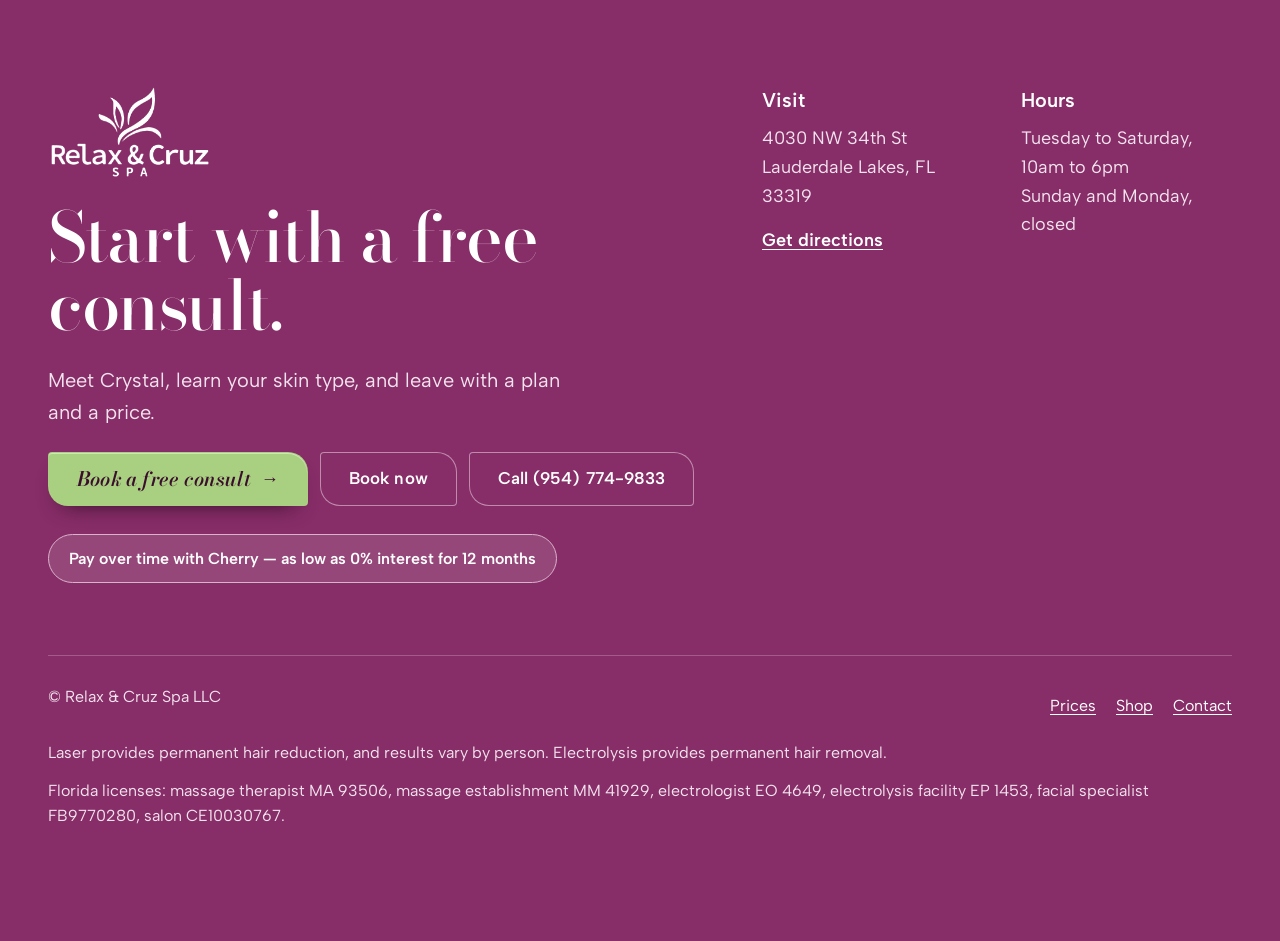
==== commit b77d87b3: "Book buttons go straight to each service in Square Fills the BOOKING list with the per-service Squar" ====
--- a/index.html
+++ b/index.html
@@ -440,6 +440,6 @@
   <a data-book="consult" class="btn btn-plum" href="https://book.squareup.com/appointments/5c3y8w34fg9goo/location/LR7VH9PK37BJG/services">Free consult</a>
 </div>
 
-<script src="main.js?v=5" defer></script>
+<script src="main.js?v=6" defer></script>
 </body>
 </html>
